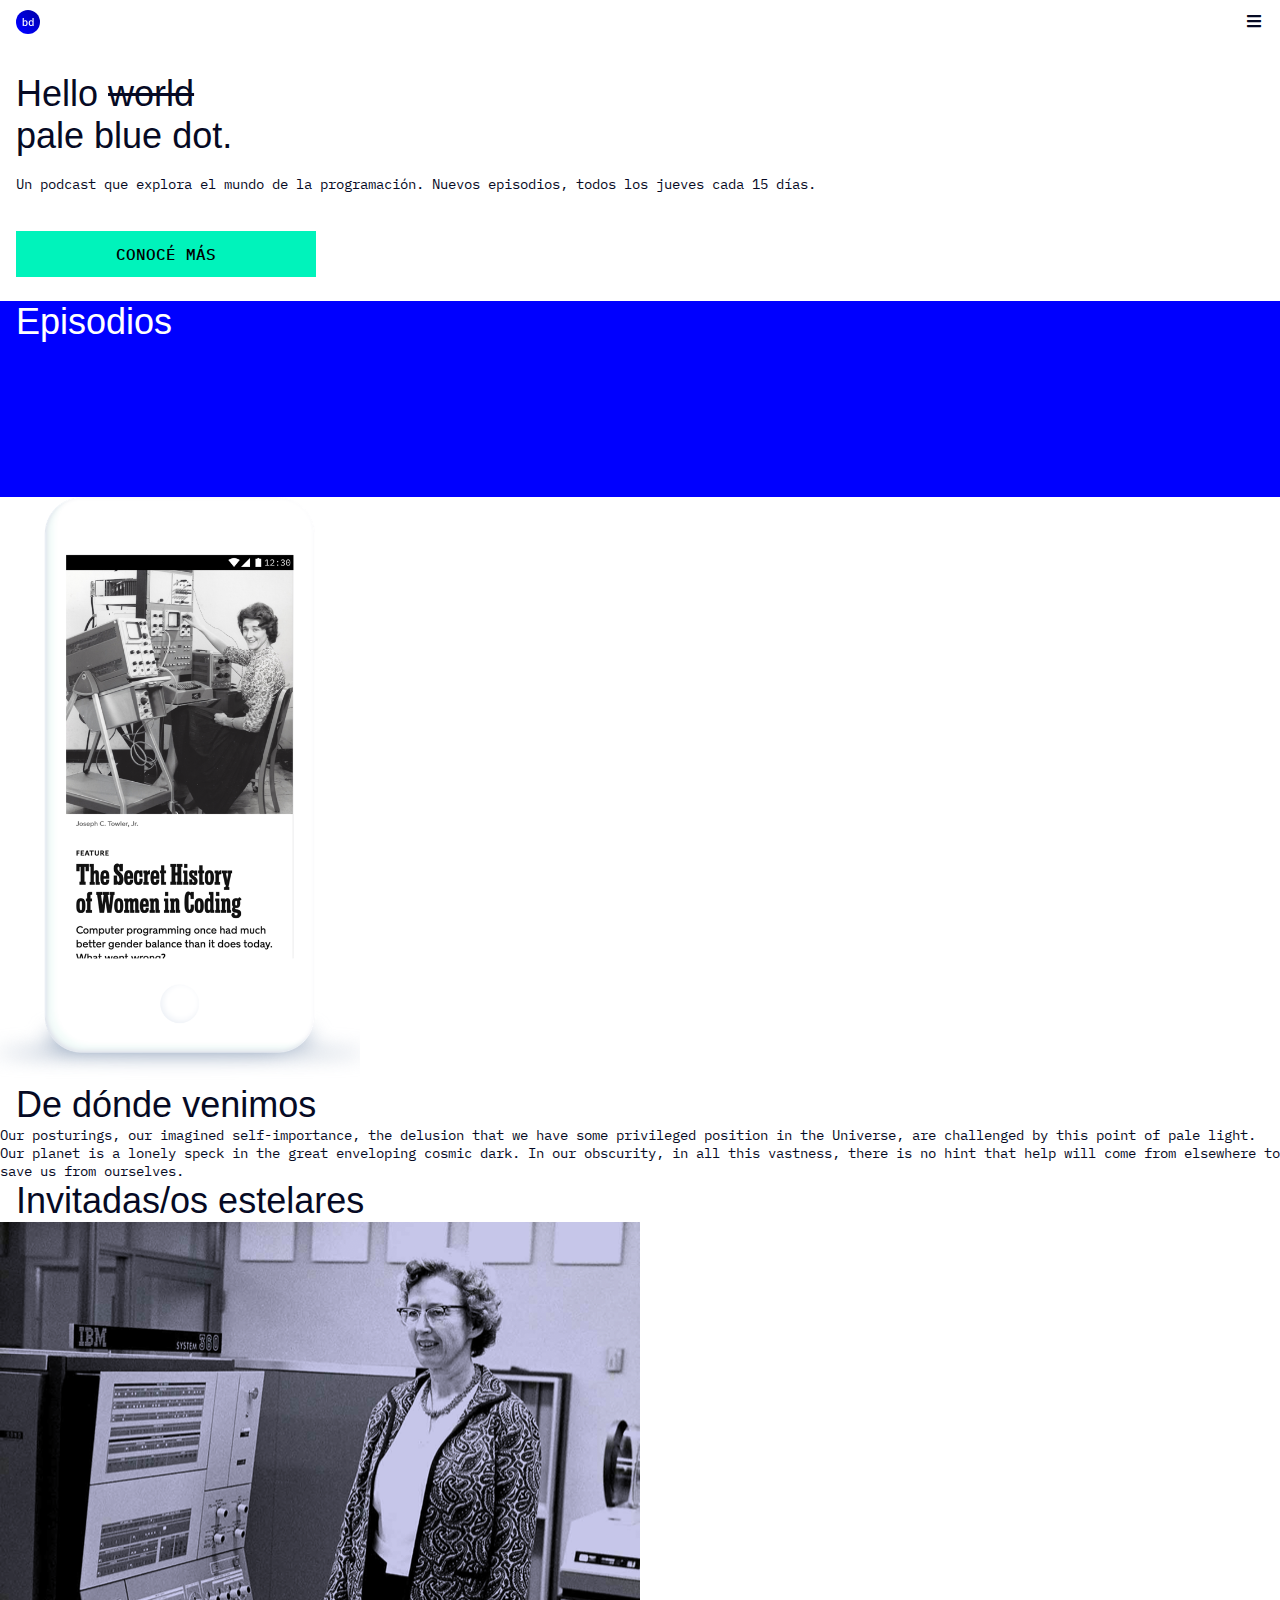
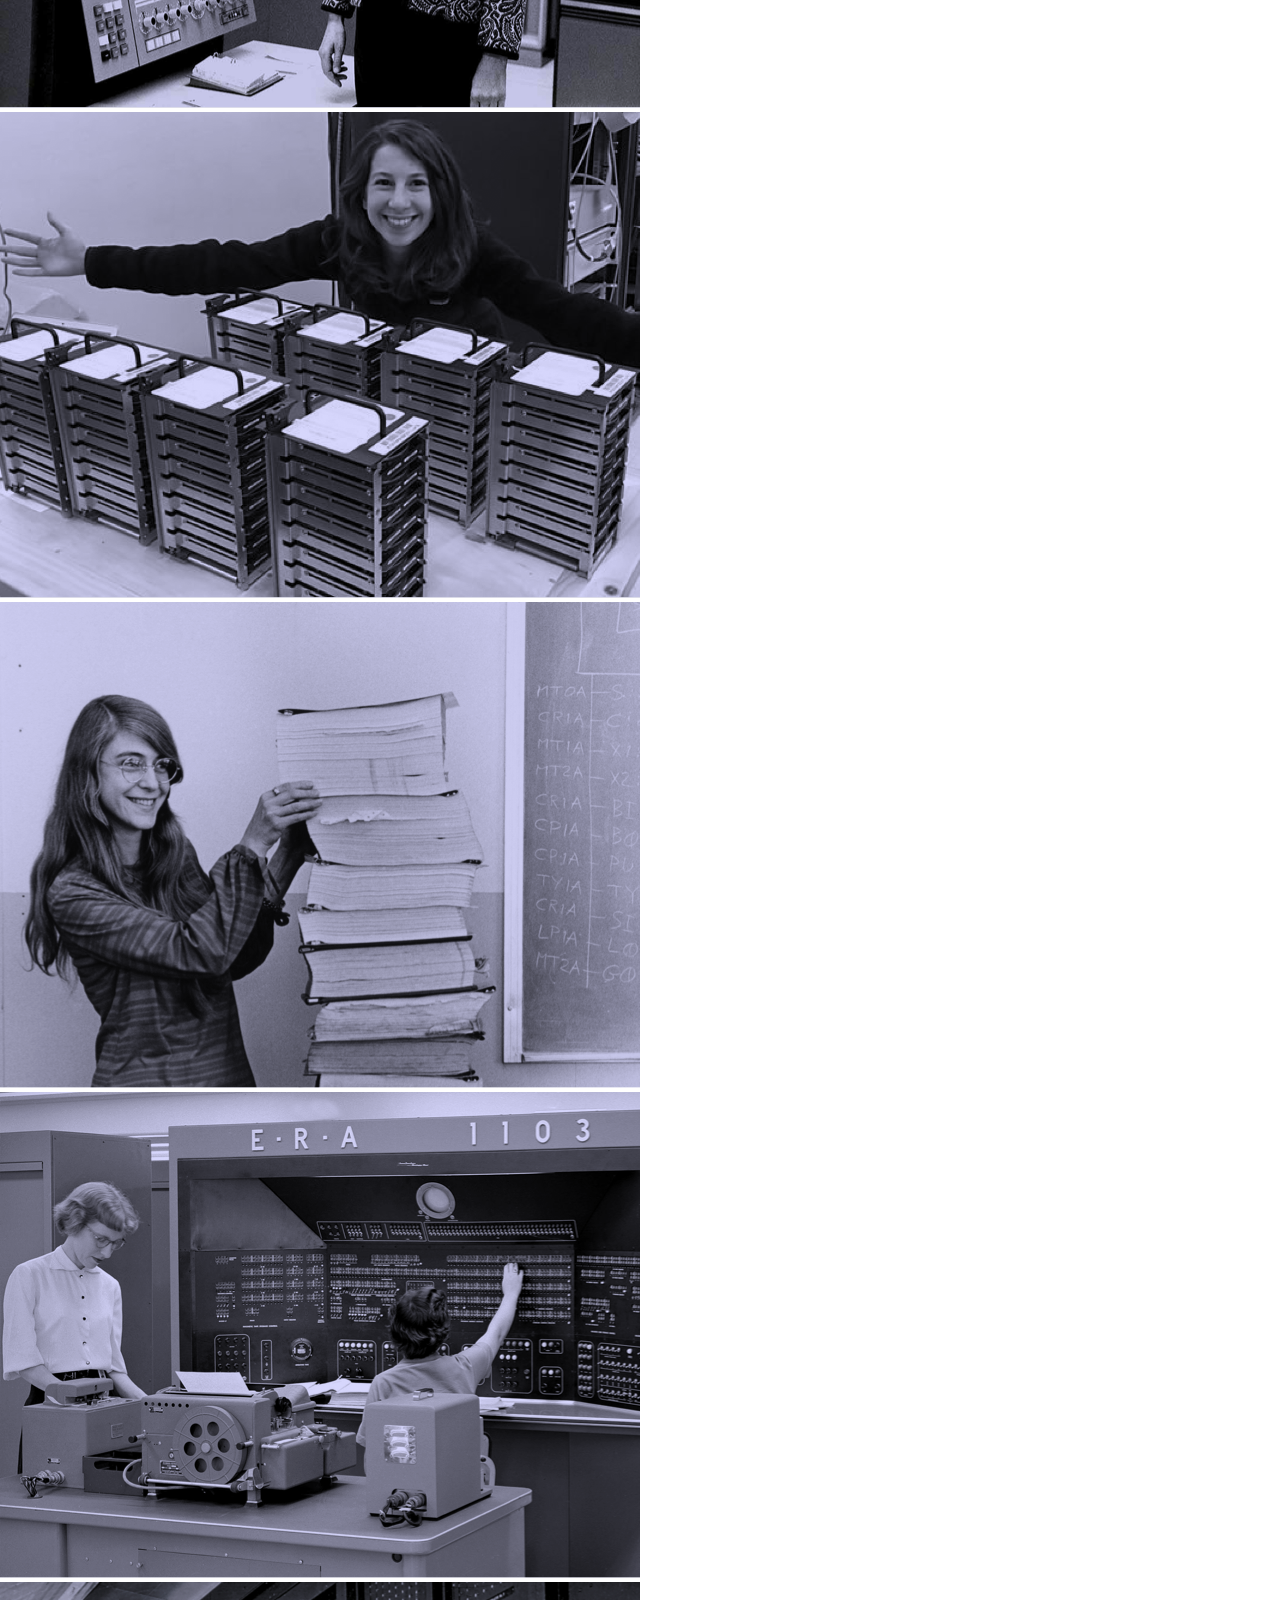
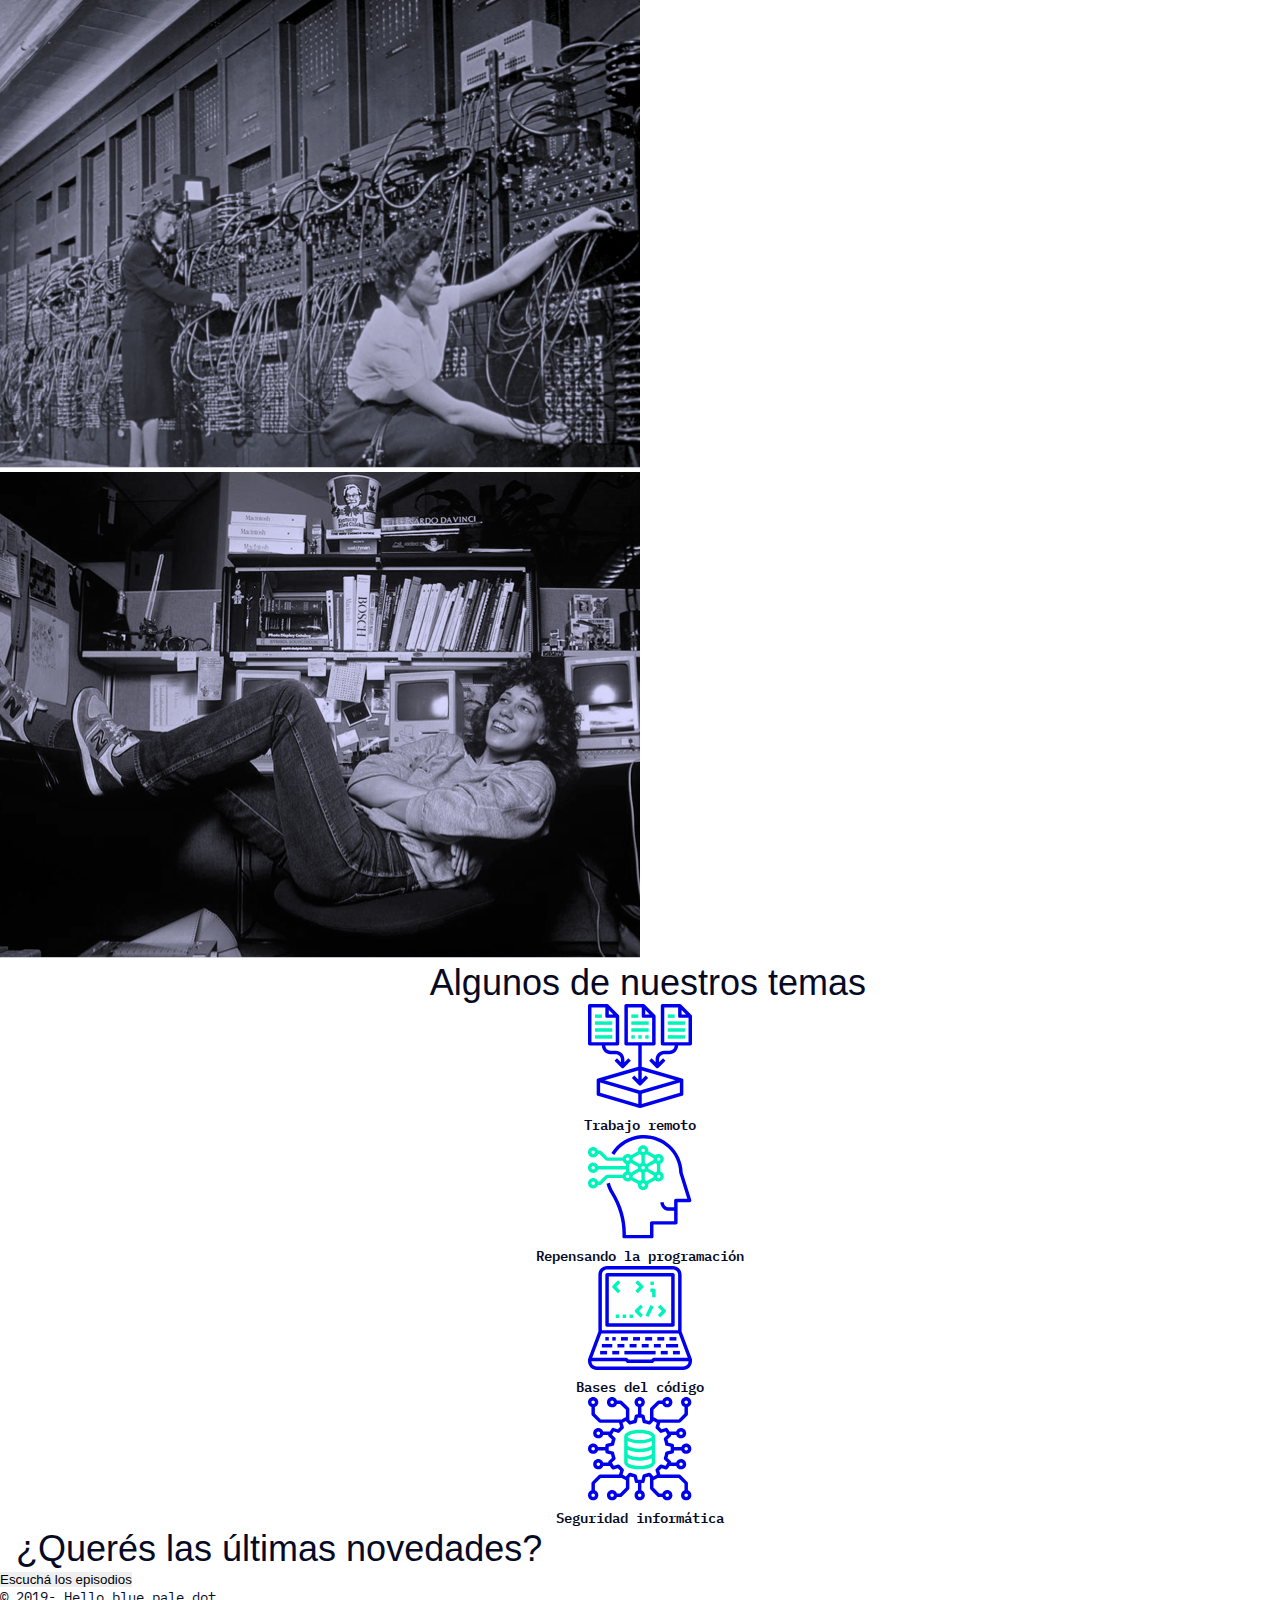
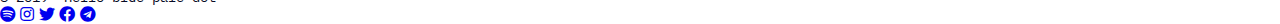
==== index.html @ 6c56021f "README added" ====
<!DOCTYPE html>
<html lang="en">
    <head>
        <meta charset="UTF-8" />
        <meta name="viewport" content="width=device-width, initial-scale=1.0" />
        <title>Landing Podcast</title>
        <link
            rel="stylesheet"
            href="https://use.fontawesome.com/releases/v5.15.1/css/all.css"
        />
        <link rel="stylesheet" href="styles/styles.css" />
        <link rel="preconnect" href="https://fonts.gstatic.com" />
        <link
            href="https://fonts.googleapis.com/css2?family=IBM+Plex+Mono&display=swap"
            rel="stylesheet"
        />
    </head>
    <body>
        <header>
            <div class="header-container">
                <img
                    src="/images/logo.svg"
                    alt="Logo del podcast."
                    id="logo-podcast"
                />
                <div class="container">
                    <input type="checkbox" name="checkbox" class="checkbox" />
                    <label for="checkbox" class="bars"
                        ><i class="fas fa-bars"></i
                    ></label>
                    <label for="checkbox" class="times"
                        ><i class="fas fa-times"></i
                    ></label>
                </div>
            </div>
            <nav class="mono">
                <ul>
                    <li><a href="#section-episodios">Episodios</a></li>
                    <li><a href="#section-venimos">Nosotros</a></li>
                    <li><a href="#section-invitadas">Entrevistas</a></li>
                    <li><a href="#section-temas">Tópicos</a></li>
                </ul>
            </nav>
        </header>
        <main>
            <section id="intro">
                <h1>
                    <div>Hello <span class="strikethrough">world</span></div>
                    pale blue dot<span class="dot">.</span>
                </h1>
                <p class="mono">
                    Un podcast que explora el mundo de la programación. Nuevos
                    episodios, todos los jueves cada 15 días.
                </p>
                <button>Conocé más</button>
            </section>
            <section id="section-episodios">
                <div class="container-background">
                    <h2>Episodios</h2>
                    <div>
                        <iframe
                            src="https://open.spotify.com/embed-podcast/episode/6eCHJ8yOYtksW8OT93Dbdu"
                            allowtransparency="true"
                            allow="encrypted-media"
                        ></iframe>
                        <iframe
                            src="https://open.spotify.com/embed-podcast/episode/1ezdL2ivAGLwSE6Xbssxqt"
                            allowtransparency="true"
                            allow="encrypted-media"
                        ></iframe>
                        <iframe
                            src="https://open.spotify.com/embed-podcast/episode/3cWta1iiQSfvrdHaCbLkSD"
                            allowtransparency="true"
                            allow="encrypted-media"
                        ></iframe>
                        <iframe
                            src="https://open.spotify.com/embed-podcast/episode/31VyAQAwBiKoHVoYUCEzjQ"
                            allowtransparency="true"
                            allow="encrypted-media"
                        ></iframe>
                    </div>
                </div>
            </section>
            <section id="section-venimos">
                <img
                    src="images/phone.png"
                    alt="Pantalla móvil de un celular donde se observa una noticia periodística de la historia de las mujeres en el mundo de la programación."
                />
                <div>
                    <h2>De dónde venimos</h2>
                    <p>
                        Our posturings, our imagined self-importance, the
                        delusion that we have some privileged position in the
                        Universe, are challenged by this point of pale light.
                        <br />
                        Our planet is a lonely speck in the great enveloping
                        cosmic dark. In our obscurity, in all this vastness,
                        there is no hint that help will come from elsewhere to
                        save us from ourselves.
                    </p>
                </div>
            </section>
            <section id="section-invitadas">
                <h2>Invitadas&#47;os estelares</h2>
                <div>
                    <img
                        src="images/grace-hopper.png"
                        alt="Foto de Grace Hopper, científica de la computación y militar estadounidense que desarrolló el primer compilador para un lenguaje de programación."
                    />
                    <img
                        src="images/Katie-Bouman.png"
                        alt="Foto de Katie Bouman, científica de la computación estadounidense que investiga sistemas para formación de imágenes por ordenador."
                    />
                    <img
                        src="images/Margaret_Hamilton.png"
                        alt="Foto de Margaret Hamilton, científica computacional, matemática e ingeniera de Software y ex directora del MIT."
                    />
                    <img
                        src="images/An E.R.A.Univac 1103 computer in the 1950s.png"
                        alt="Operadoras junto al computador E.R.A. UNIVAC 1103 construído en octubre de 1953."
                    />
                    <img
                        src="images/Computer operators with an Eniac — the world’s first programmable general-purpose computer.png"
                        alt="Operadoras trabajando con una ENIAC, una de las primeras computadoras de propósito general."
                    />
                    <img
                        src="images/susan-kare.png"
                        alt="Foto de Susan Kare, artista y diseñadora gráfica estadounidense creadora de la iconografía de Apple Macintosh."
                    />
                </div>
            </section>
            <section id="section-temas">
                <h2>Algunos de nuestros temas</h2>
                <div>
                    <img
                        src="images/icon1.svg"
                        alt="Logo para el tópico 'trabajo remoto'."
                    />
                    <p>Trabajo remoto</p>
                </div>
                <div>
                    <img
                        src="images/icon2.svg"
                        alt="Logo para el tópico 'repensando la programación'."
                    />
                    <p>Repensando la programación</p>
                </div>
                <div>
                    <img
                        src="images/icon3.svg"
                        alt="Logo para el tópico 'bases del código'."
                    />
                    <p>Bases del código</p>
                </div>
                <div>
                    <img
                        src="images/icon4.svg"
                        alt="Logo para el tópico 'seguridad informática'."
                    />
                    <p>Seguridad informática</p>
                </div>
            </section>
            <section>
                <h2>¿Querés las últimas novedades?</h2>
                <button>Escuchá los episodios</button>
            </section>
        </main>
        <footer>
            <p>&#169; 2019- Hello blue pale dot</p>
            <div>
                <a href="https://spotify.com/" target="_blank"
                    ><i class="fab fa-spotify"></i
                ></a>
                <a href="https://instagram.com/" target="_blank"
                    ><i class="fab fa-instagram"></i
                ></a>
                <a href="https://twitter.com/" target="_blank"
                    ><i class="fab fa-twitter"></i
                ></a>
                <a href="https://facebook.com/" target="_blank"
                    ><i class="fab fa-facebook"></i
                ></a>
                <a href="https://web.telegram.org/" target="_blank"
                    ><i class="fab fa-telegram"></i
                ></a>
            </div>
        </footer>
    </body>
</html>
---- styles/styles.css ----
* {
  margin: 0;
  padding: 0;
  border: 0;
  -webkit-box-sizing: border-box;
          box-sizing: border-box;
}

html {
  font-size: 16px;
}

body {
  color: #060A24;
  display: -webkit-box;
  display: -ms-flexbox;
  display: flex;
  -webkit-box-orient: vertical;
  -webkit-box-direction: normal;
      -ms-flex-direction: column;
          flex-direction: column;
  -webkit-box-pack: justify;
      -ms-flex-pack: justify;
          justify-content: space-between;
  font-family: "IBM Plex Sans", sans-serif;
  letter-spacing: 0;
}

body .mono {
  font-family: "IBM Plex Mono", monospace;
  font-size: 0.875rem;
}

.container {
  display: -webkit-box;
  display: -ms-flexbox;
  display: flex;
  -webkit-box-pack: justify;
      -ms-flex-pack: justify;
          justify-content: space-between;
}

header {
  width: 100%;
}

header .header-container {
  display: -webkit-box;
  display: -ms-flexbox;
  display: flex;
  -webkit-box-pack: justify;
      -ms-flex-pack: justify;
          justify-content: space-between;
  -webkit-box-align: center;
      -ms-flex-align: center;
          align-items: center;
  padding: 10px 19px 10px 16px;
}

header .times {
  display: none;
}

header nav {
  background-color: #0000FF;
  display: none;
}

header nav ul li {
  padding: 16px 0 0 16px;
}

header nav ul li:last-of-type {
  padding: 16px 0 24px 16px;
}

header nav ul li a {
  color: #ffffff;
  font-size: 1rem;
  text-transform: uppercase;
  letter-spacing: 0;
  line-height: 1.75rem;
}

header .checkbox {
  position: absolute;
  opacity: 0;
}

h2 {
  padding: 0px 0px 0px 16px;
  font-size: 2.25rem;
  font-weight: normal;
}

p {
  font-family: "IBM Plex Mono", monospace;
  font-size: 0.875rem;
  letter-spacing: 0;
}

a {
  text-decoration: none;
}

#intro {
  padding: 29px 16px 24px 16px;
}

#intro h1 {
  width: 100%;
  font-size: 36px;
  font-weight: 400;
  line-height: 1.16;
  letter-spacing: 0;
  padding-bottom: 16px;
}

#intro .strikethrough {
  text-decoration: line-through;
}

#intro p {
  line-height: 1.375rem;
  padding-bottom: 36px;
}

#intro button {
  width: 100%;
  max-width: 300px;
  padding: 13px 0px;
  background-color: #00F3BB;
  font-family: "IBM Plex Mono", monospace;
  font-size: 16px;
  font-weight: 500;
  text-transform: uppercase;
  text-align: center;
}

#section-episodios {
  width: 100%;
  background-color: #0000FF;
}

#section-episodios h2 {
  color: #ffffff;
}

#section-venimos {
  width: 100%;
}

#section-venimos img {
  width: 360px;
}

#section-invitadas {
  width: 100%;
}

#section-invitadas img {
  width: 50%;
}

#section-temas {
  width: 100%;
  text-align: center;
  font-weight: 600;
}
/*# sourceMappingURL=styles.css.map */
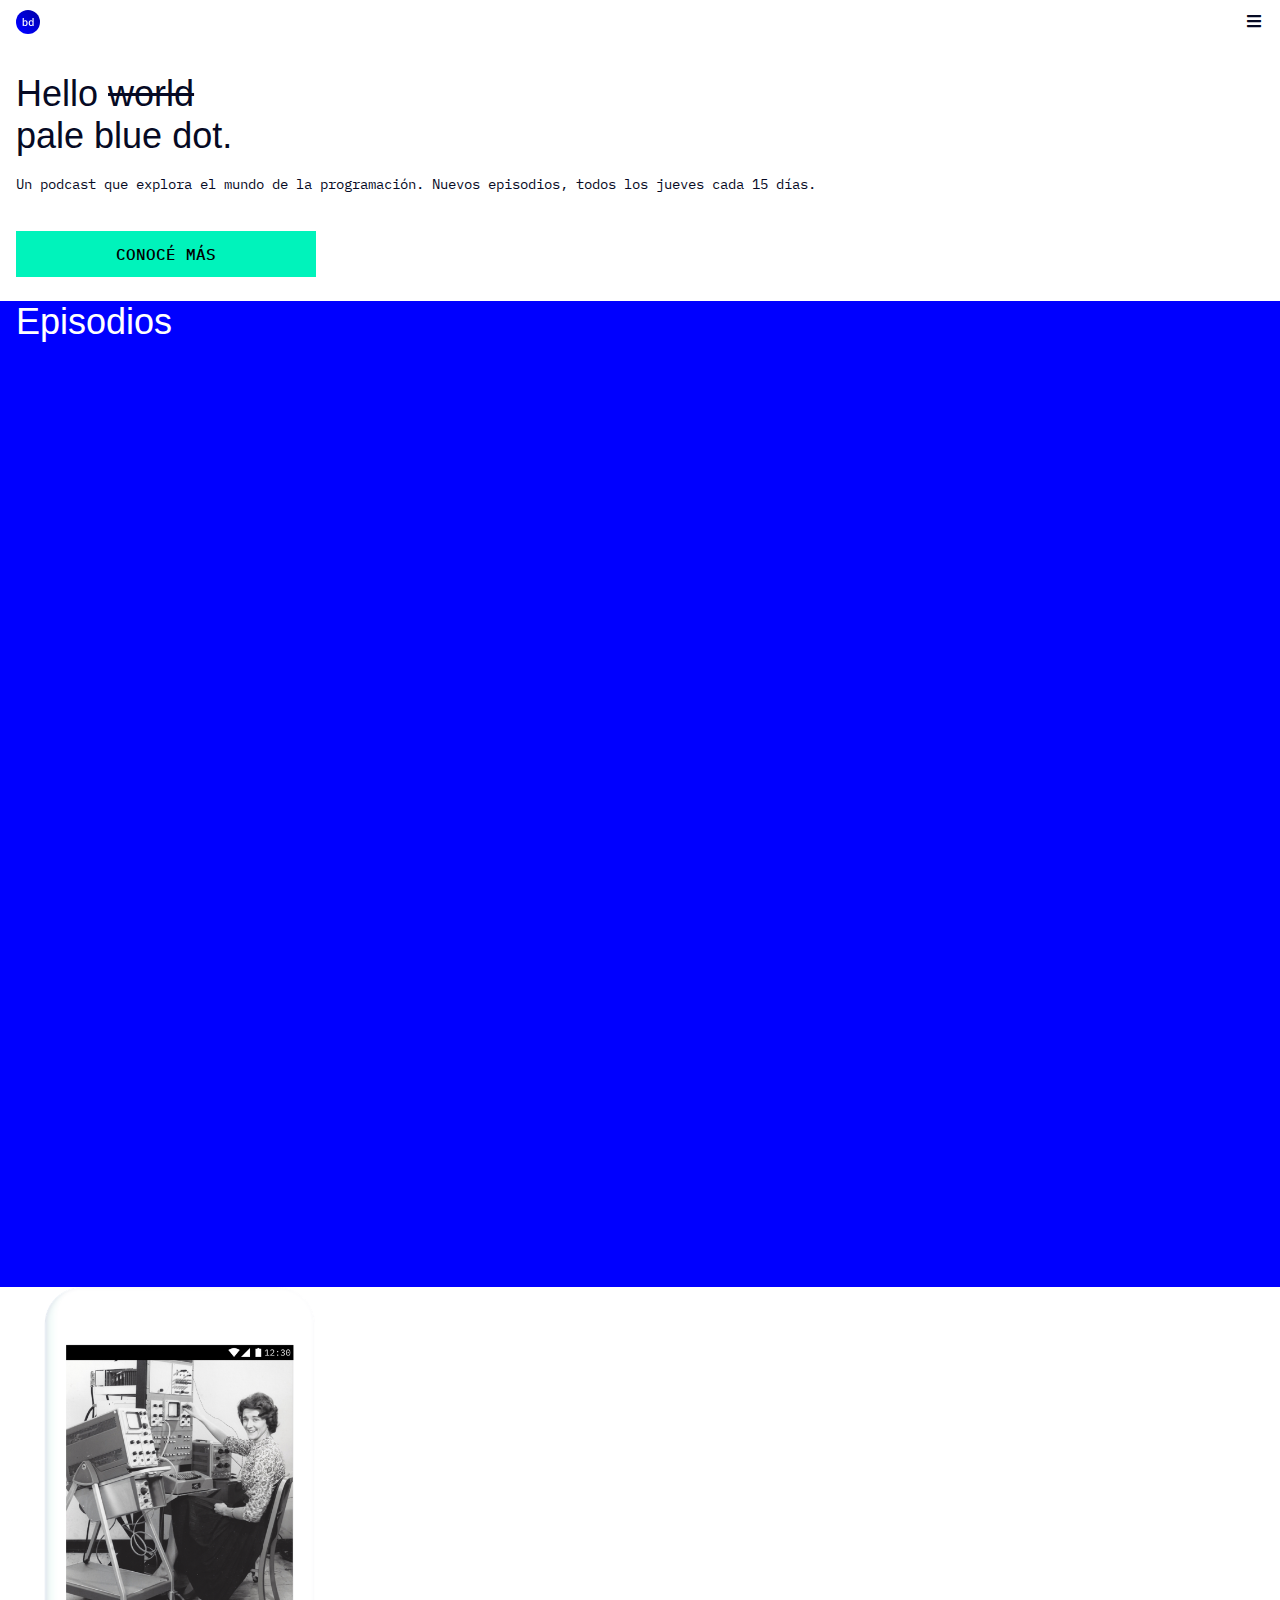
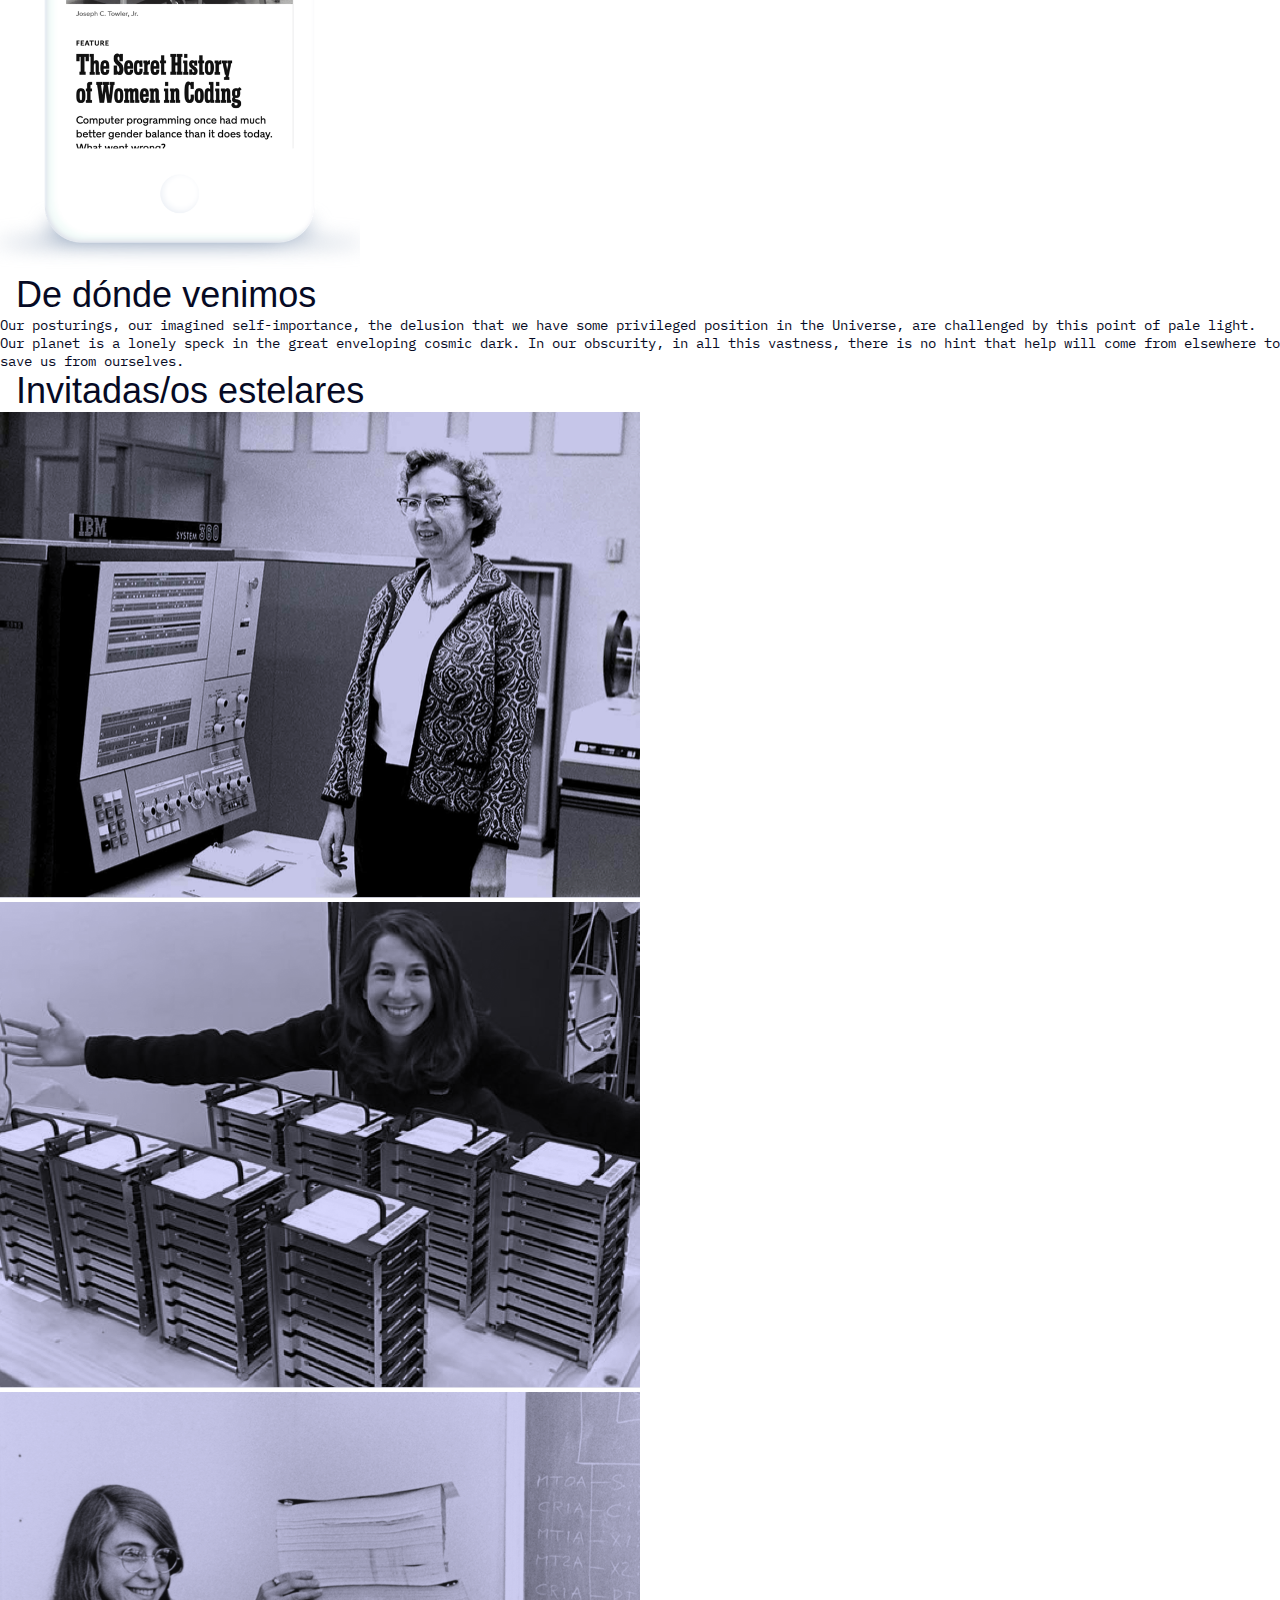
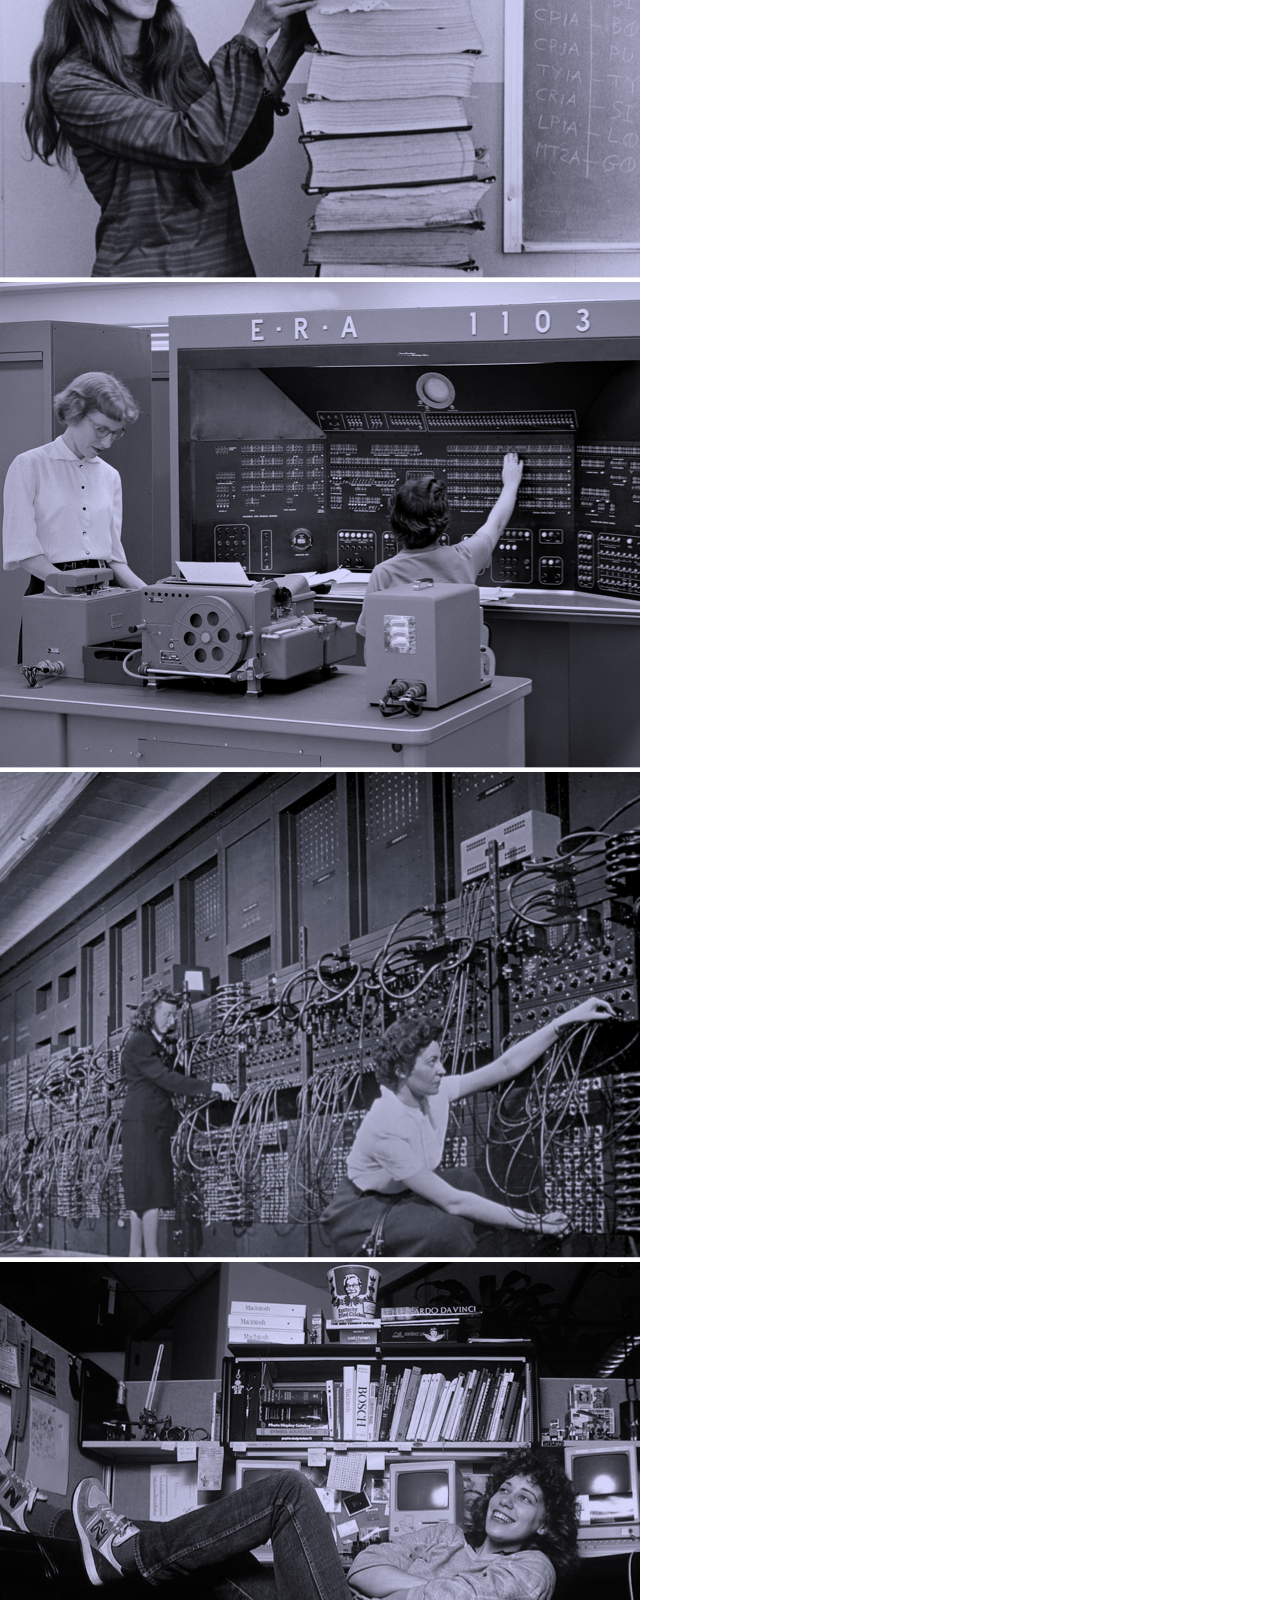
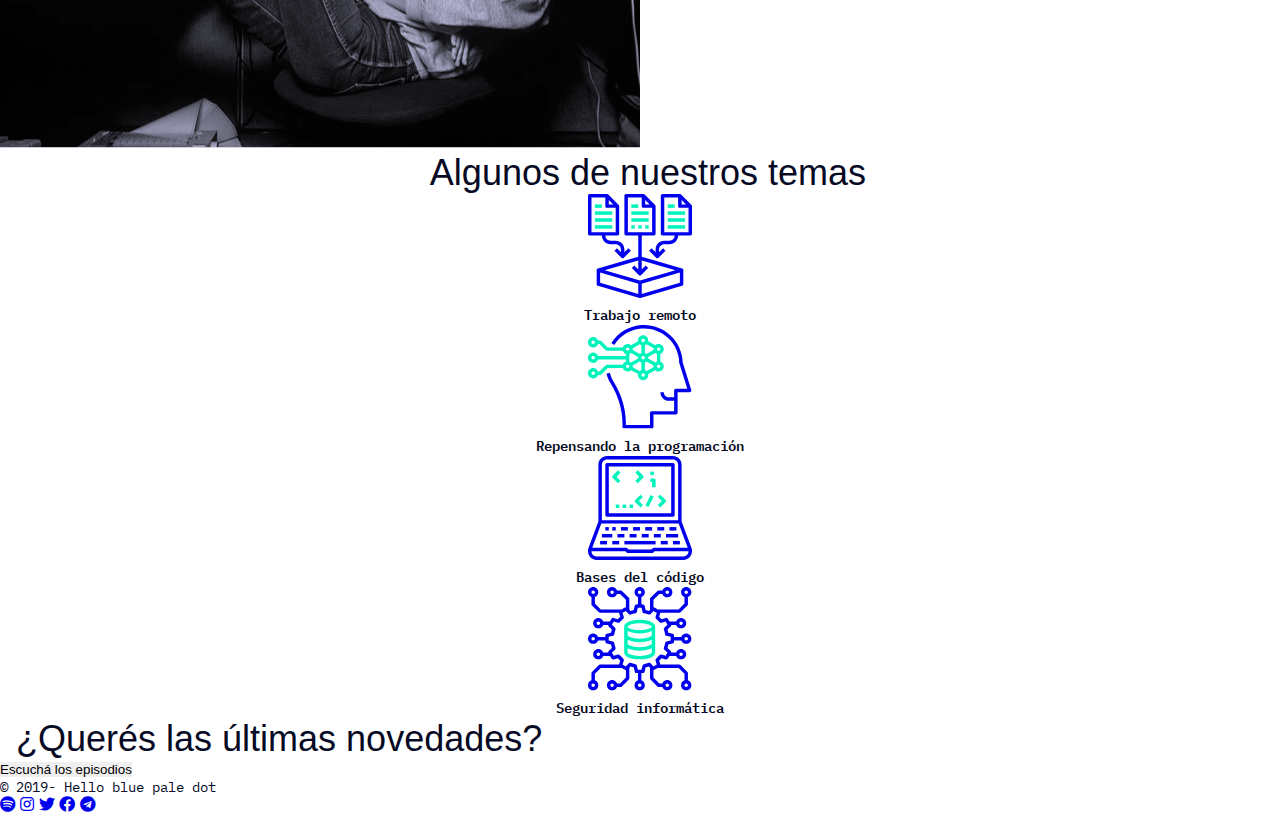
==== commit 14c4f414: "README Added" ====
--- a/index.html
+++ b/index.html
@@ -58,26 +58,46 @@
                 <div class="container-background">
                     <h2>Episodios</h2>
                     <div>
-                        <iframe
-                            src="https://open.spotify.com/embed-podcast/episode/6eCHJ8yOYtksW8OT93Dbdu"
-                            allowtransparency="true"
-                            allow="encrypted-media"
-                        ></iframe>
-                        <iframe
-                            src="https://open.spotify.com/embed-podcast/episode/1ezdL2ivAGLwSE6Xbssxqt"
-                            allowtransparency="true"
-                            allow="encrypted-media"
-                        ></iframe>
-                        <iframe
-                            src="https://open.spotify.com/embed-podcast/episode/3cWta1iiQSfvrdHaCbLkSD"
-                            allowtransparency="true"
-                            allow="encrypted-media"
-                        ></iframe>
-                        <iframe
-                            src="https://open.spotify.com/embed-podcast/episode/31VyAQAwBiKoHVoYUCEzjQ"
-                            allowtransparency="true"
-                            allow="encrypted-media"
-                        ></iframe>
+                        <div class="iframe-container">
+                            <iframe
+                                src="https://open.spotify.com/embed-podcast/episode/7AZZy2nJ4R9ZndHW0h2yxt"
+                                width="100%"
+                                height="232"
+                                frameborder="0"
+                                allowtransparency="true"
+                                allow="encrypted-media"
+                            ></iframe>
+                        </div>
+                        <div class="iframe-container">
+                            <iframe
+                                src="https://open.spotify.com/embed-podcast/episode/1ezdL2ivAGLwSE6Xbssxqt"
+                                width="100%"
+                                height="232"
+                                frameborder="0"
+                                allowtransparency="true"
+                                allow="encrypted-media"
+                            ></iframe>
+                        </div>
+                        <div class="iframe-container">
+                            <iframe
+                                src="https://open.spotify.com/embed-podcast/episode/3cWta1iiQSfvrdHaCbLkSD"
+                                width="100%"
+                                height="232"
+                                frameborder="0"
+                                allowtransparency="true"
+                                allow="encrypted-media"
+                            ></iframe>
+                        </div>
+                        <div class="iframe-container">
+                            <iframe
+                                src="https://open.spotify.com/embed-podcast/episode/31VyAQAwBiKoHVoYUCEzjQ"
+                                width="100%"
+                                height="232"
+                                frameborder="0"
+                                allowtransparency="true"
+                                allow="encrypted-media"
+                            ></iframe>
+                        </div>
                     </div>
                 </div>
             </section>
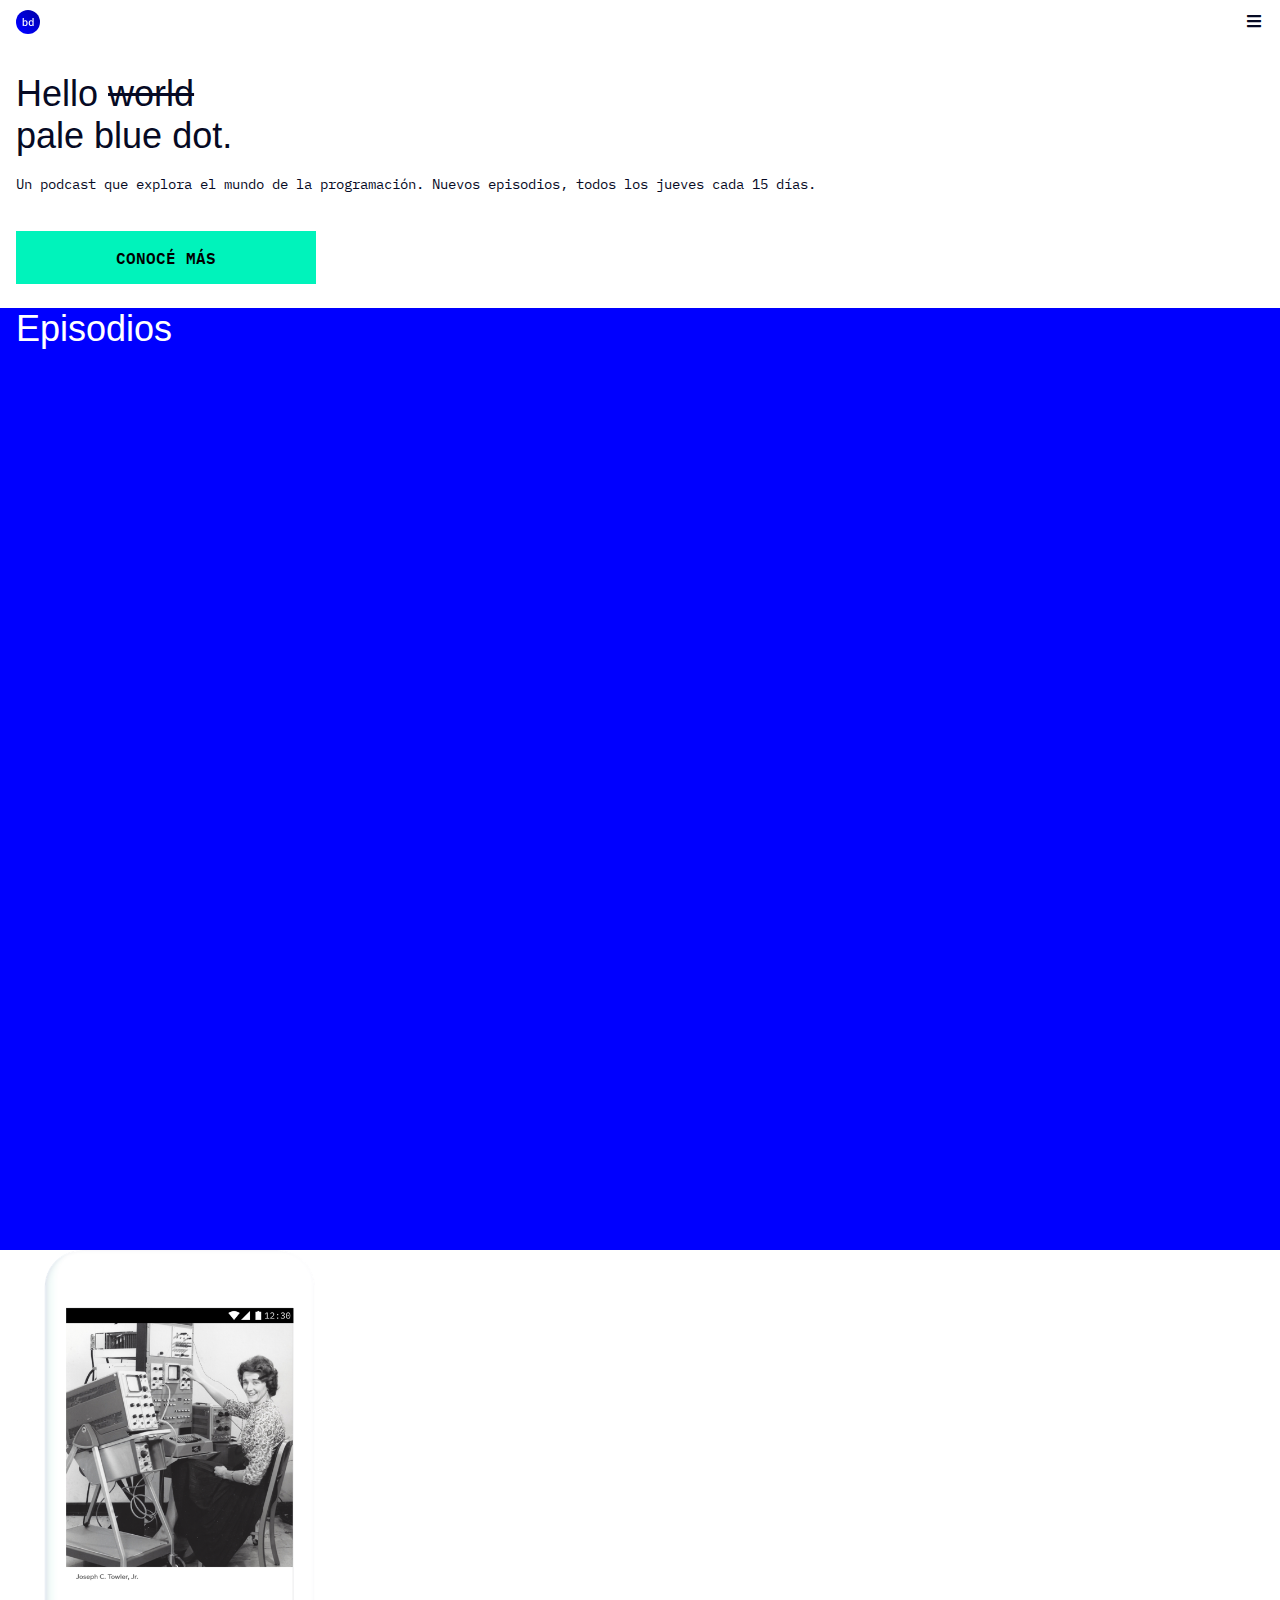
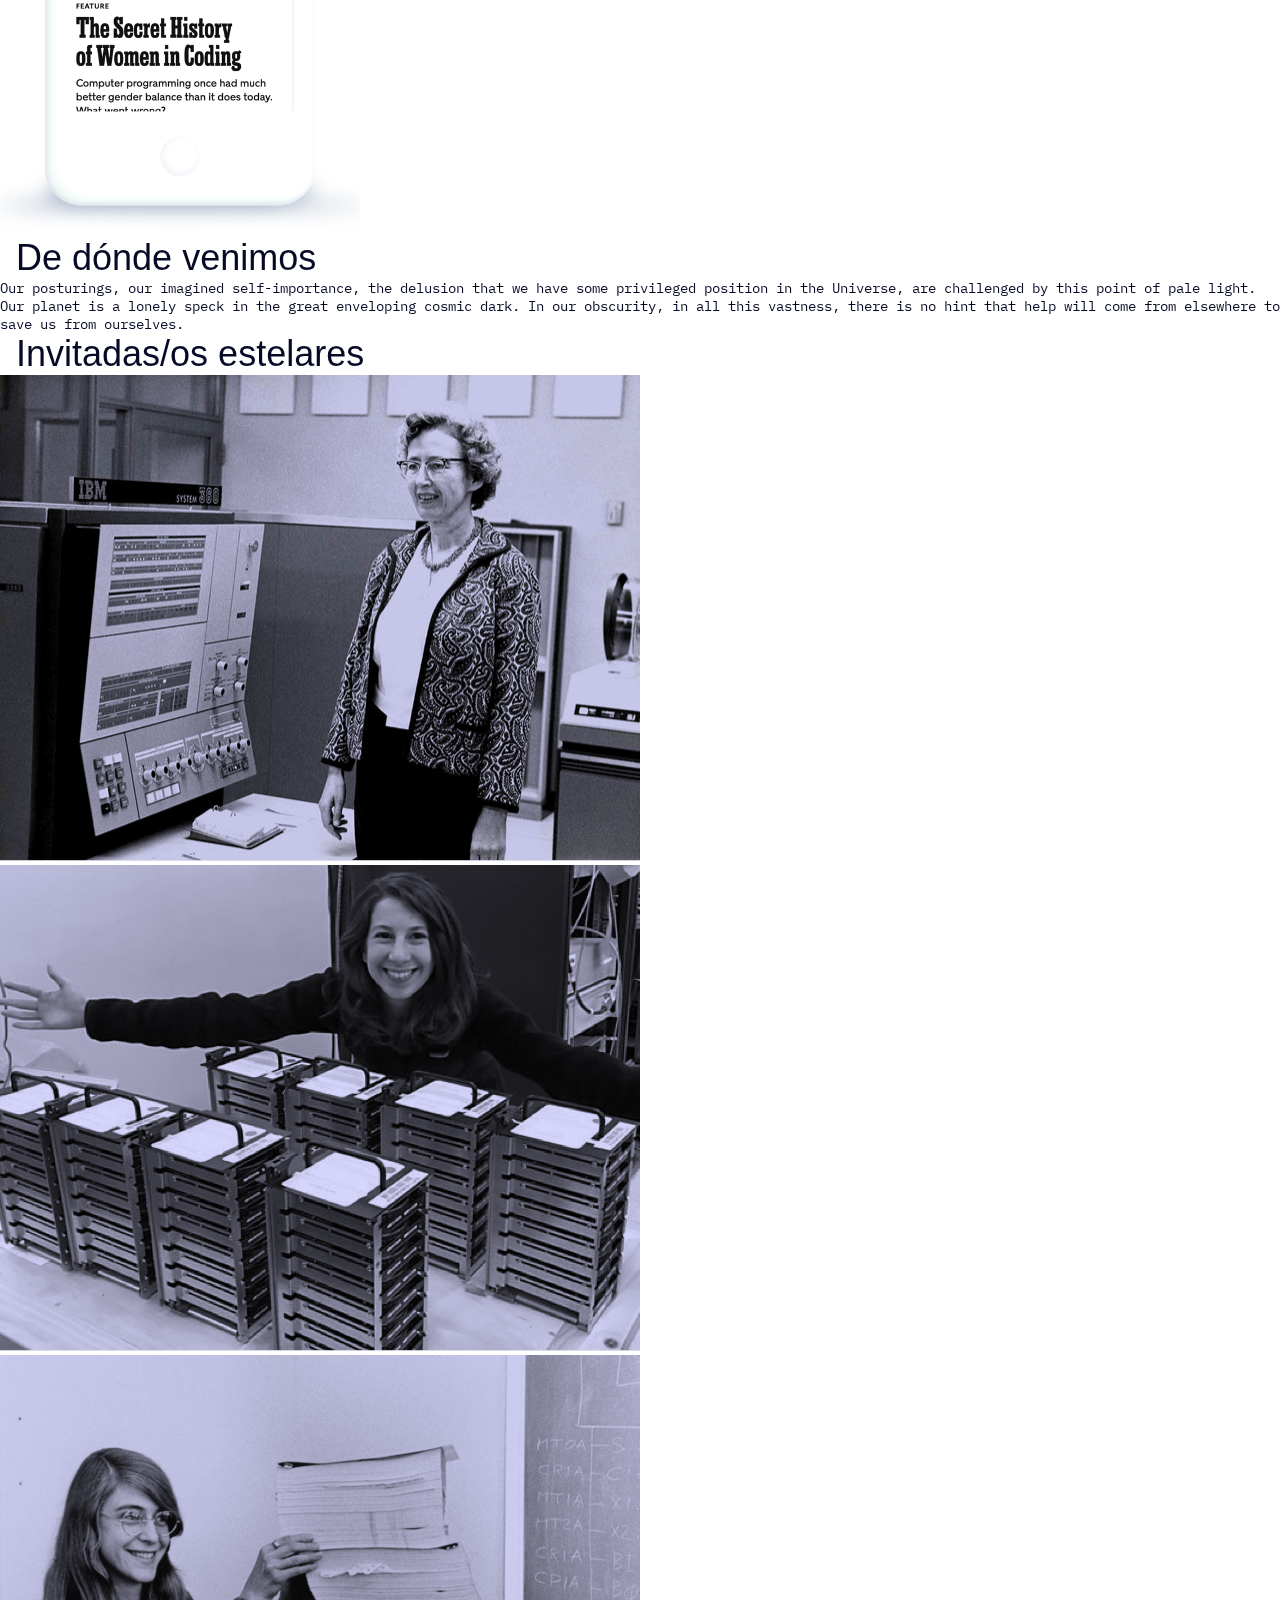
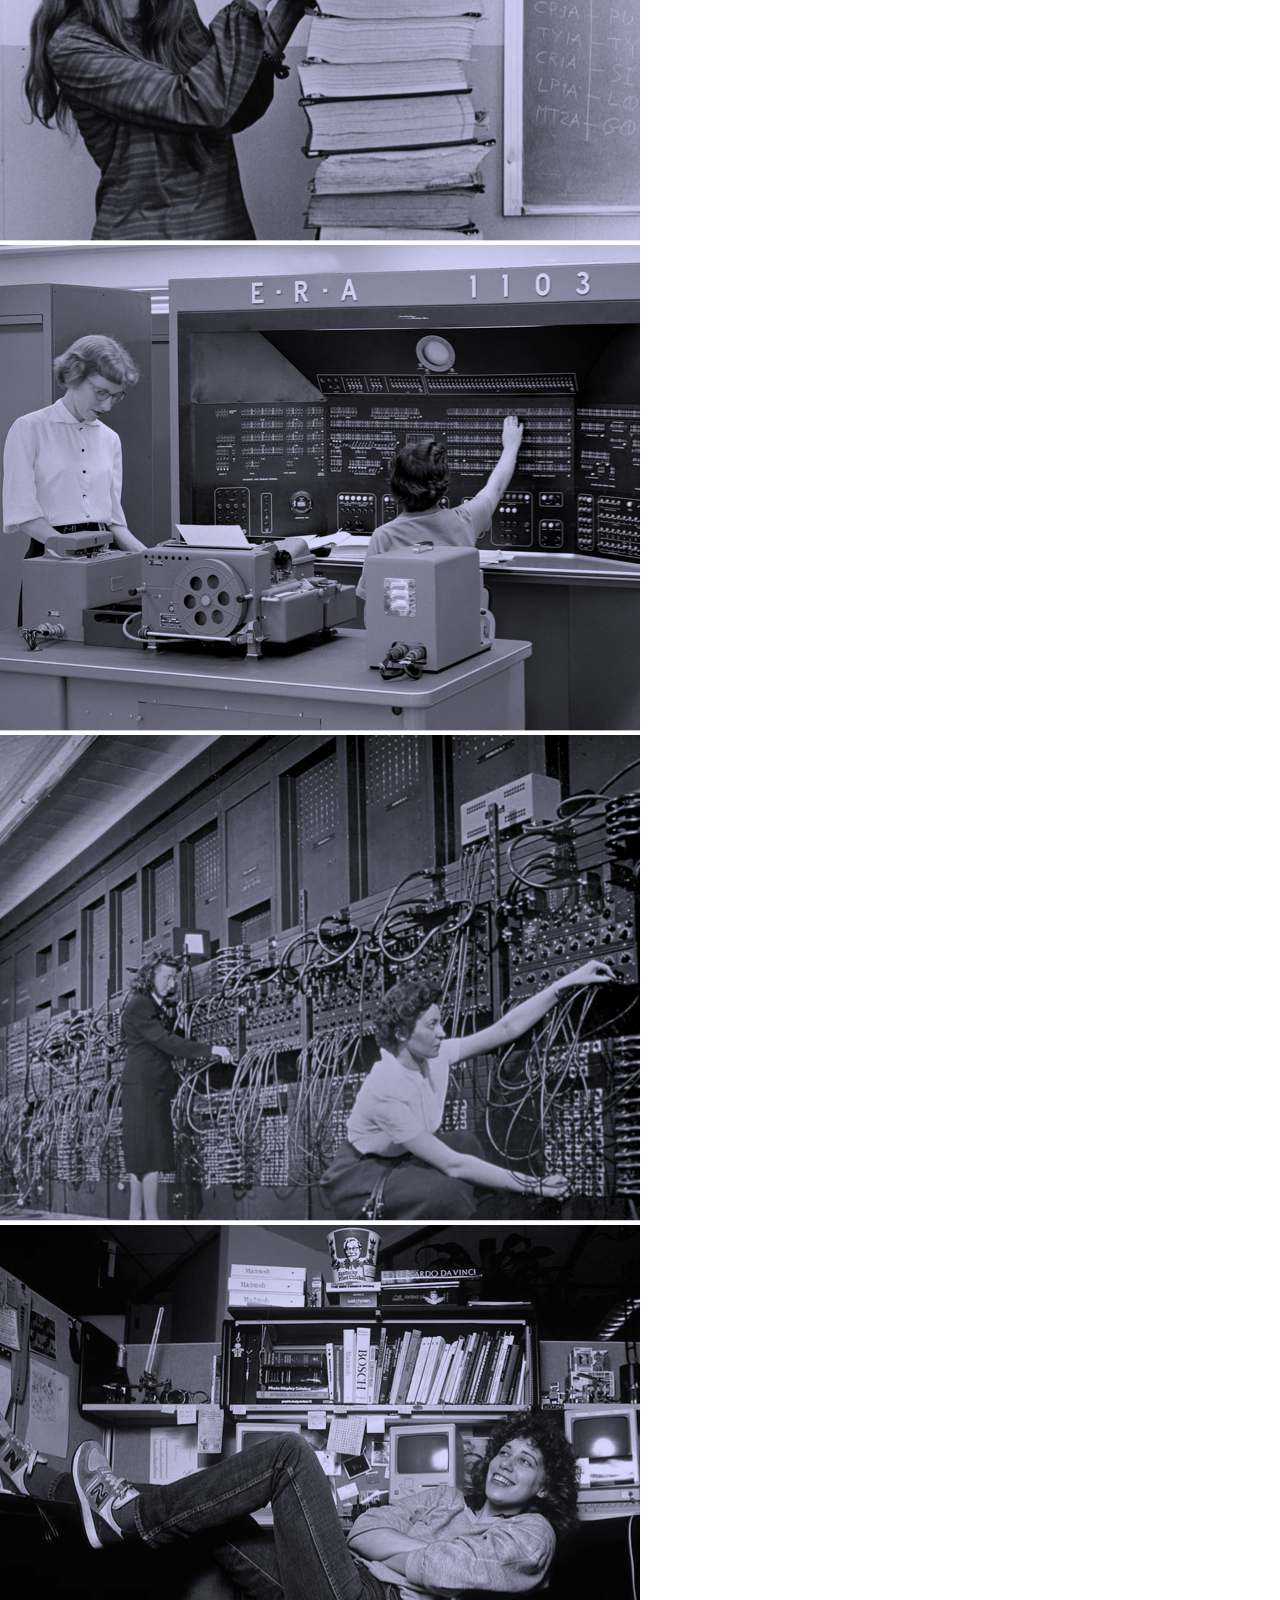
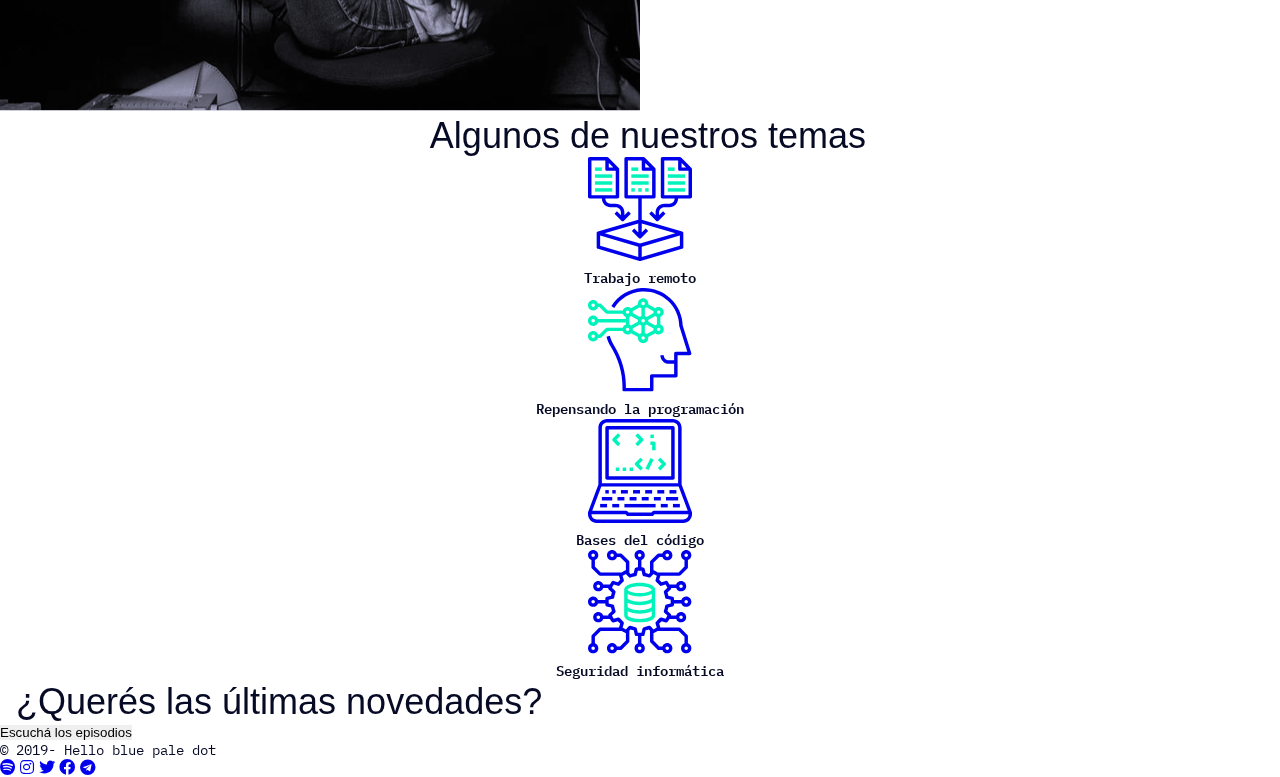
==== commit e38fb76c: "CSS comented and ordered" ====
--- a/index.html
+++ b/index.html
@@ -3,7 +3,7 @@
     <head>
         <meta charset="UTF-8" />
         <meta name="viewport" content="width=device-width, initial-scale=1.0" />
-        <title>Landing Podcast</title>
+        <title>Podcast Channel</title>
         <link
             rel="stylesheet"
             href="https://use.fontawesome.com/releases/v5.15.1/css/all.css"
@@ -15,6 +15,7 @@
             rel="stylesheet"
         />
     </head>
+
     <body>
         <header>
             <div class="header-container">
@@ -102,9 +103,13 @@
                 </div>
             </section>
             <section id="section-venimos">
+                <!-- BORRAR WIDTH DE LA IMAGEN DSP DE HABERLA AJUSTADO EN CSS --> 
                 <img
+                    width="75%"
                     src="images/phone.png"
-                    alt="Pantalla móvil de un celular donde se observa una noticia periodística de la historia de las mujeres en el mundo de la programación."
+                    alt="Pantalla móvil de un celular donde
+                se observa una noticia periodística de la historia de las
+                mujeres en el mundo de la programación."
                 />
                 <div>
                     <h2>De dónde venimos</h2>
--- a/styles/styles.css
+++ b/styles/styles.css
@@ -1,4 +1,16 @@
+/*Inheritance*/
+/* Fonts */
+/* Colors*/
+/* Breakpoints */
+/* 320px (mobile devices) */
+/* 480px (iPads, tablets) */
+/* 768px (small screens, laptops) */
+/* 1024px (large screens, desktops) */
+/* 1200px (extra large screens, TVs) */
+/* E.g. :@media screen and (max-width: $breakpoint-m) */
+/* Cleaning some default styles */
 * {
+  /* Box Model */
   margin: 0;
   padding: 0;
   border: 0;
@@ -8,10 +20,11 @@
 
 html {
   font-size: 16px;
+  /* Default pixel size controlling ems and rems is 16px.*/
 }
 
 body {
-  color: #060A24;
+  /* Layout */
   display: -webkit-box;
   display: -ms-flexbox;
   display: flex;
@@ -22,6 +35,8 @@
   -webkit-box-pack: justify;
       -ms-flex-pack: justify;
           justify-content: space-between;
+  /* Typhography */
+  color: #060a24;
   font-family: "IBM Plex Sans", sans-serif;
   letter-spacing: 0;
 }
@@ -32,6 +47,7 @@
 }
 
 .container {
+  /* Layout */
   display: -webkit-box;
   display: -ms-flexbox;
   display: flex;
@@ -41,10 +57,12 @@
 }
 
 header {
+  /* Box Model */
   width: 100%;
 }
 
 header .header-container {
+  /* Layout */
   display: -webkit-box;
   display: -ms-flexbox;
   display: flex;
@@ -54,27 +72,34 @@
   -webkit-box-align: center;
       -ms-flex-align: center;
           align-items: center;
+  /* Box Model */
   padding: 10px 19px 10px 16px;
 }
 
 header .times {
+  /* Layout */
   display: none;
 }
 
 header nav {
-  background-color: #0000FF;
+  /* Layout */
   display: none;
+  /* Visual Properties */
+  background-color: #0000ff;
 }
 
 header nav ul li {
+  /* Box Model */
   padding: 16px 0 0 16px;
 }
 
 header nav ul li:last-of-type {
+  /* Box Model */
   padding: 16px 0 24px 16px;
 }
 
 header nav ul li a {
+  /* Typograpphy */
   color: #ffffff;
   font-size: 1rem;
   text-transform: uppercase;
@@ -83,88 +108,126 @@
 }
 
 header .checkbox {
+  /* Layout */
   position: absolute;
+  /* Visual Properties */
   opacity: 0;
 }
 
 h2 {
+  /* Box Model */
   padding: 0px 0px 0px 16px;
+  /* Typhography */
   font-size: 2.25rem;
   font-weight: normal;
 }
 
 p {
+  /* Typhography */
   font-family: "IBM Plex Mono", monospace;
   font-size: 0.875rem;
   letter-spacing: 0;
 }
 
 a {
+  /* Typhography */
   text-decoration: none;
 }
 
 #intro {
+  /* Box Model */
   padding: 29px 16px 24px 16px;
 }
 
 #intro h1 {
-  width: 100%;
+  /* Box Model */
+  padding-bottom: 16px;
+  width: 100%;
+  /* Typography */
   font-size: 36px;
   font-weight: 400;
   line-height: 1.16;
   letter-spacing: 0;
-  padding-bottom: 16px;
 }
 
 #intro .strikethrough {
+  /* Typography */
   text-decoration: line-through;
 }
 
 #intro p {
+  /* Box Model */
+  padding-bottom: 36px;
+  /* Typography */
   line-height: 1.375rem;
-  padding-bottom: 36px;
 }
 
 #intro button {
+  /* Box Model */
   width: 100%;
   max-width: 300px;
   padding: 13px 0px;
-  background-color: #00F3BB;
+  /* Visual Properties */
+  background-color: #00f3bb;
+  /* Typography */
   font-family: "IBM Plex Mono", monospace;
   font-size: 16px;
-  font-weight: 500;
+  font-weight: 600;
   text-transform: uppercase;
   text-align: center;
 }
 
 #section-episodios {
-  width: 100%;
-  background-color: #0000FF;
+  /* Box Model */
+  width: 100%;
+  /* Visual Properties */
+  background-color: #0000ff;
 }
 
 #section-episodios h2 {
+  /* Typography */
   color: #ffffff;
 }
 
+#section-episodios .iframe-container {
+  /* Box Model */
+  width: 298px;
+  height: 225px;
+}
+
 #section-venimos {
+  /* Box Model */
   width: 100%;
 }
 
 #section-venimos img {
+  /* Box Model */
   width: 360px;
 }
 
 #section-invitadas {
+  /* Box Model */
   width: 100%;
 }
 
 #section-invitadas img {
+  /* Box Model */
   width: 50%;
 }
 
 #section-temas {
-  width: 100%;
+  /* Box Model */
+  width: 100%;
+  /* Typography */
   text-align: center;
   font-weight: 600;
 }
+
+/* CSS Grouped by type with the folliwing order:
+Inheritance
+Lauyout
+Box Model
+Visual Properties
+Typography
+Others */
 /*# sourceMappingURL=styles.css.map */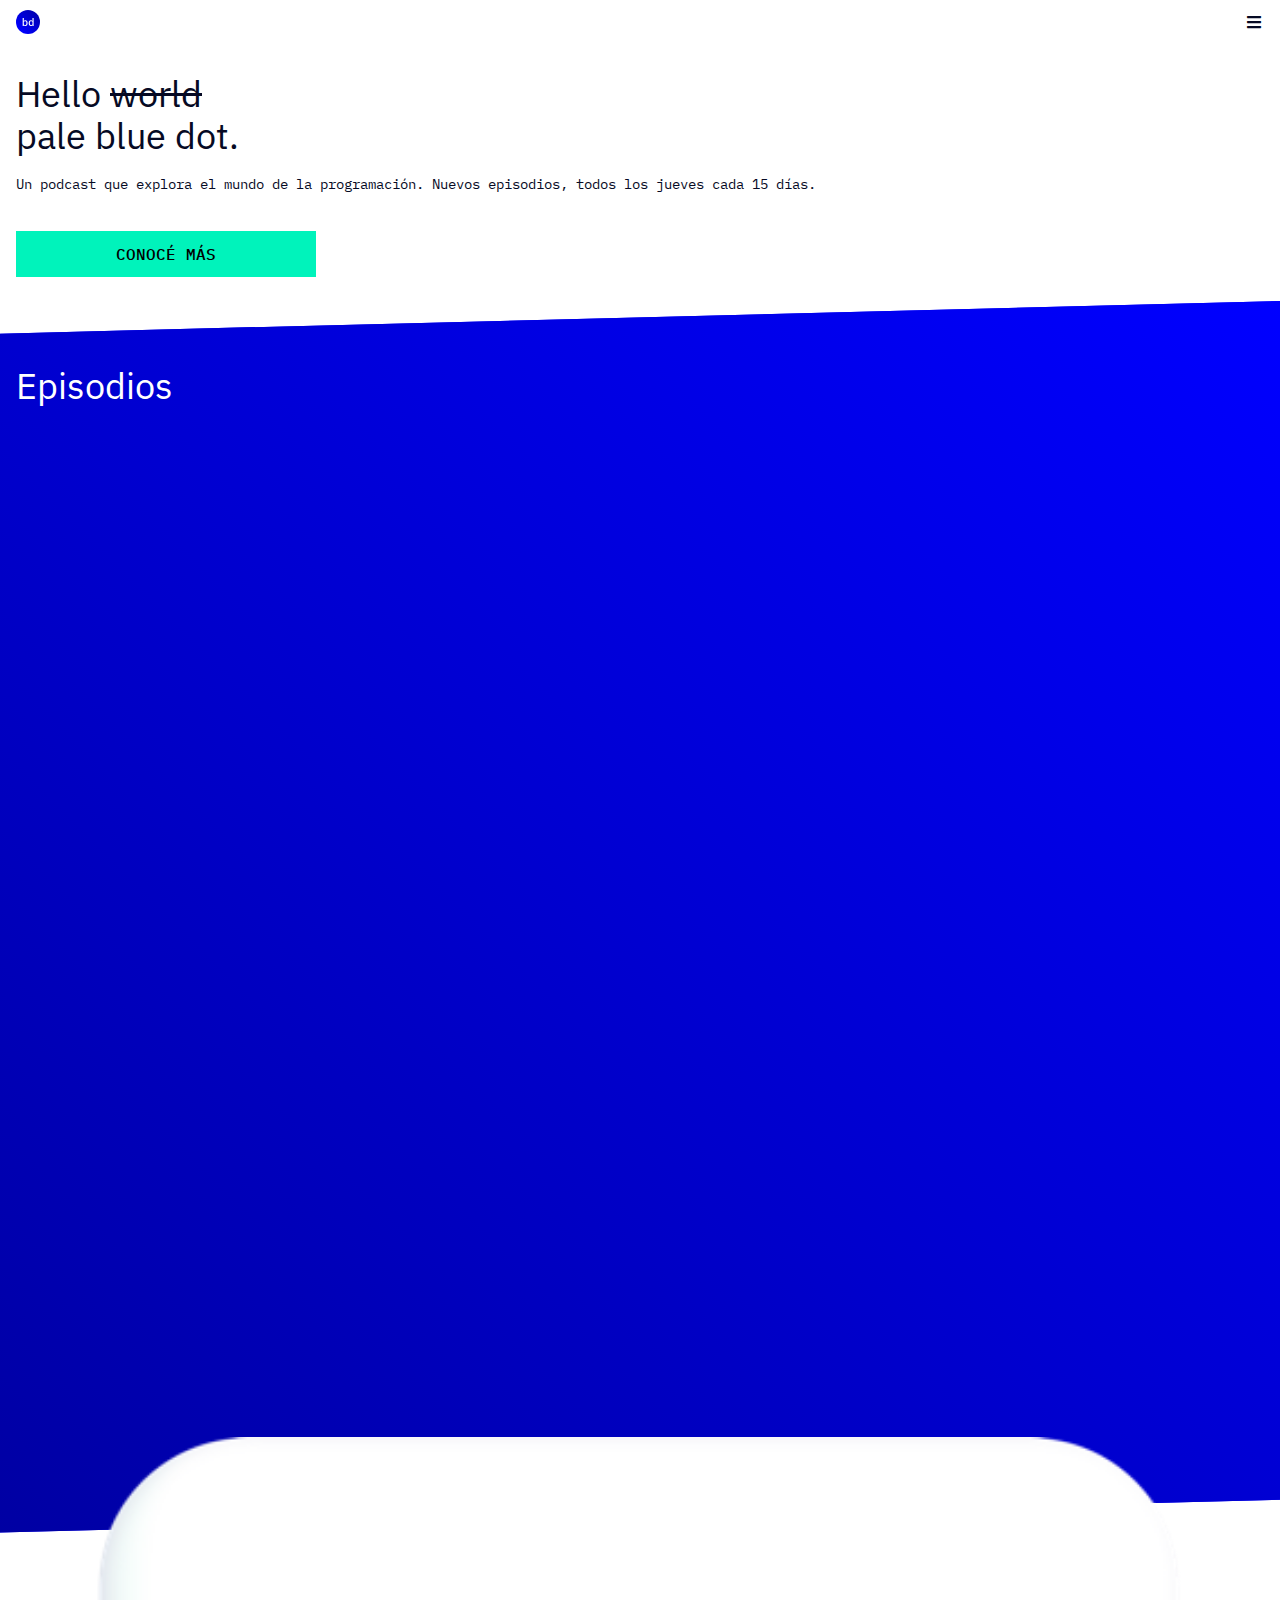
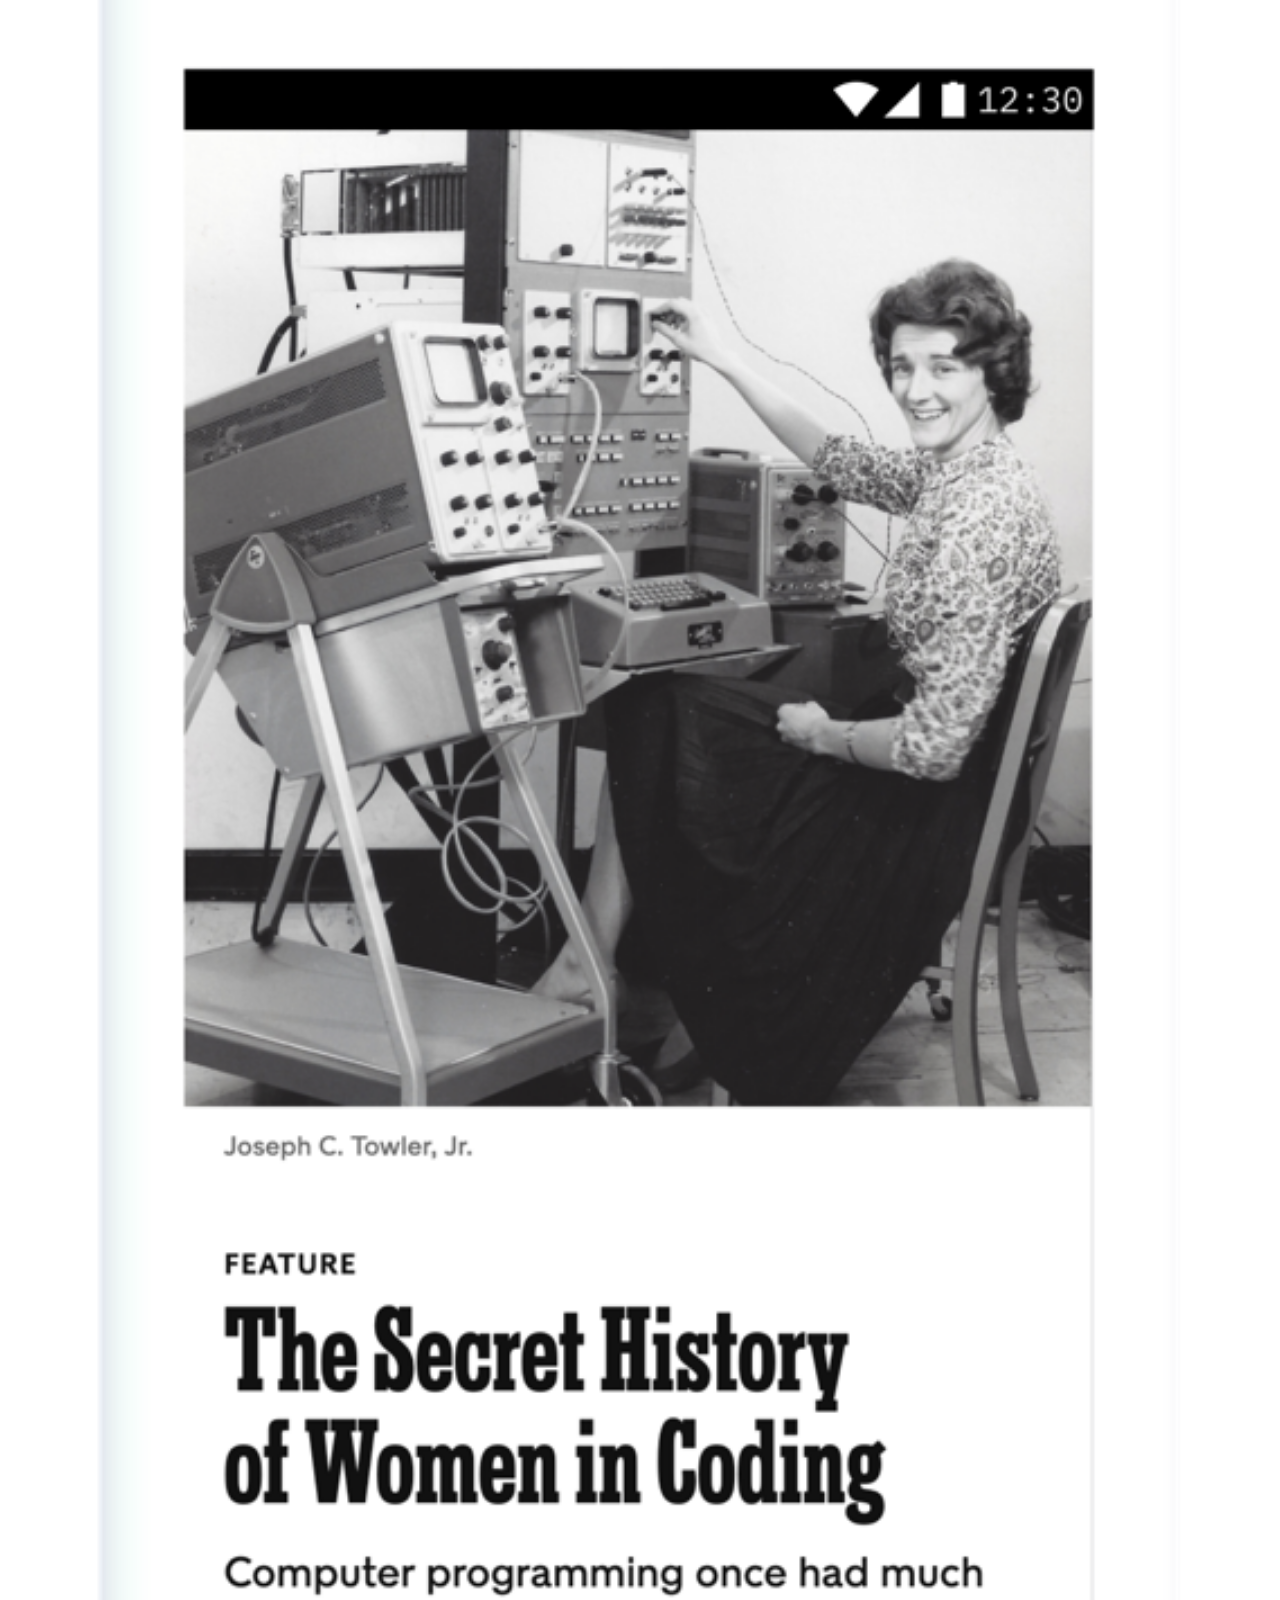
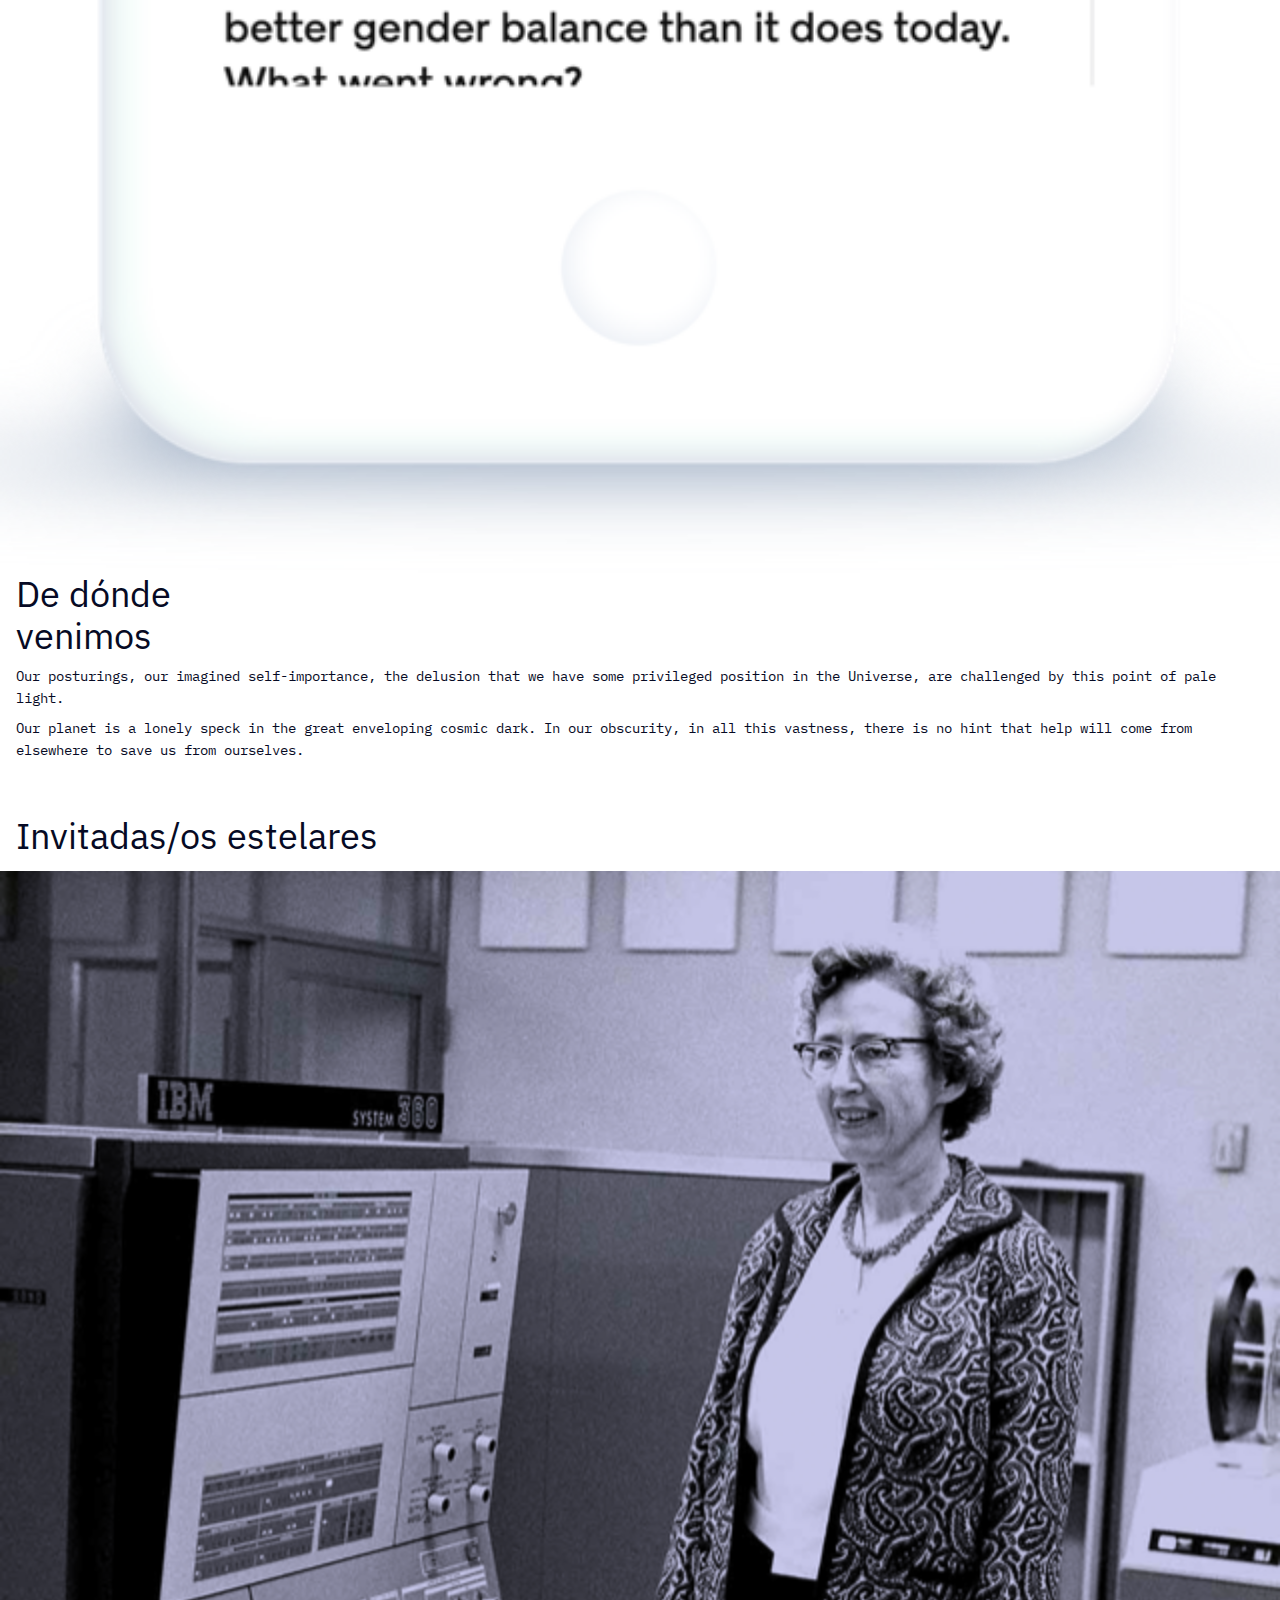
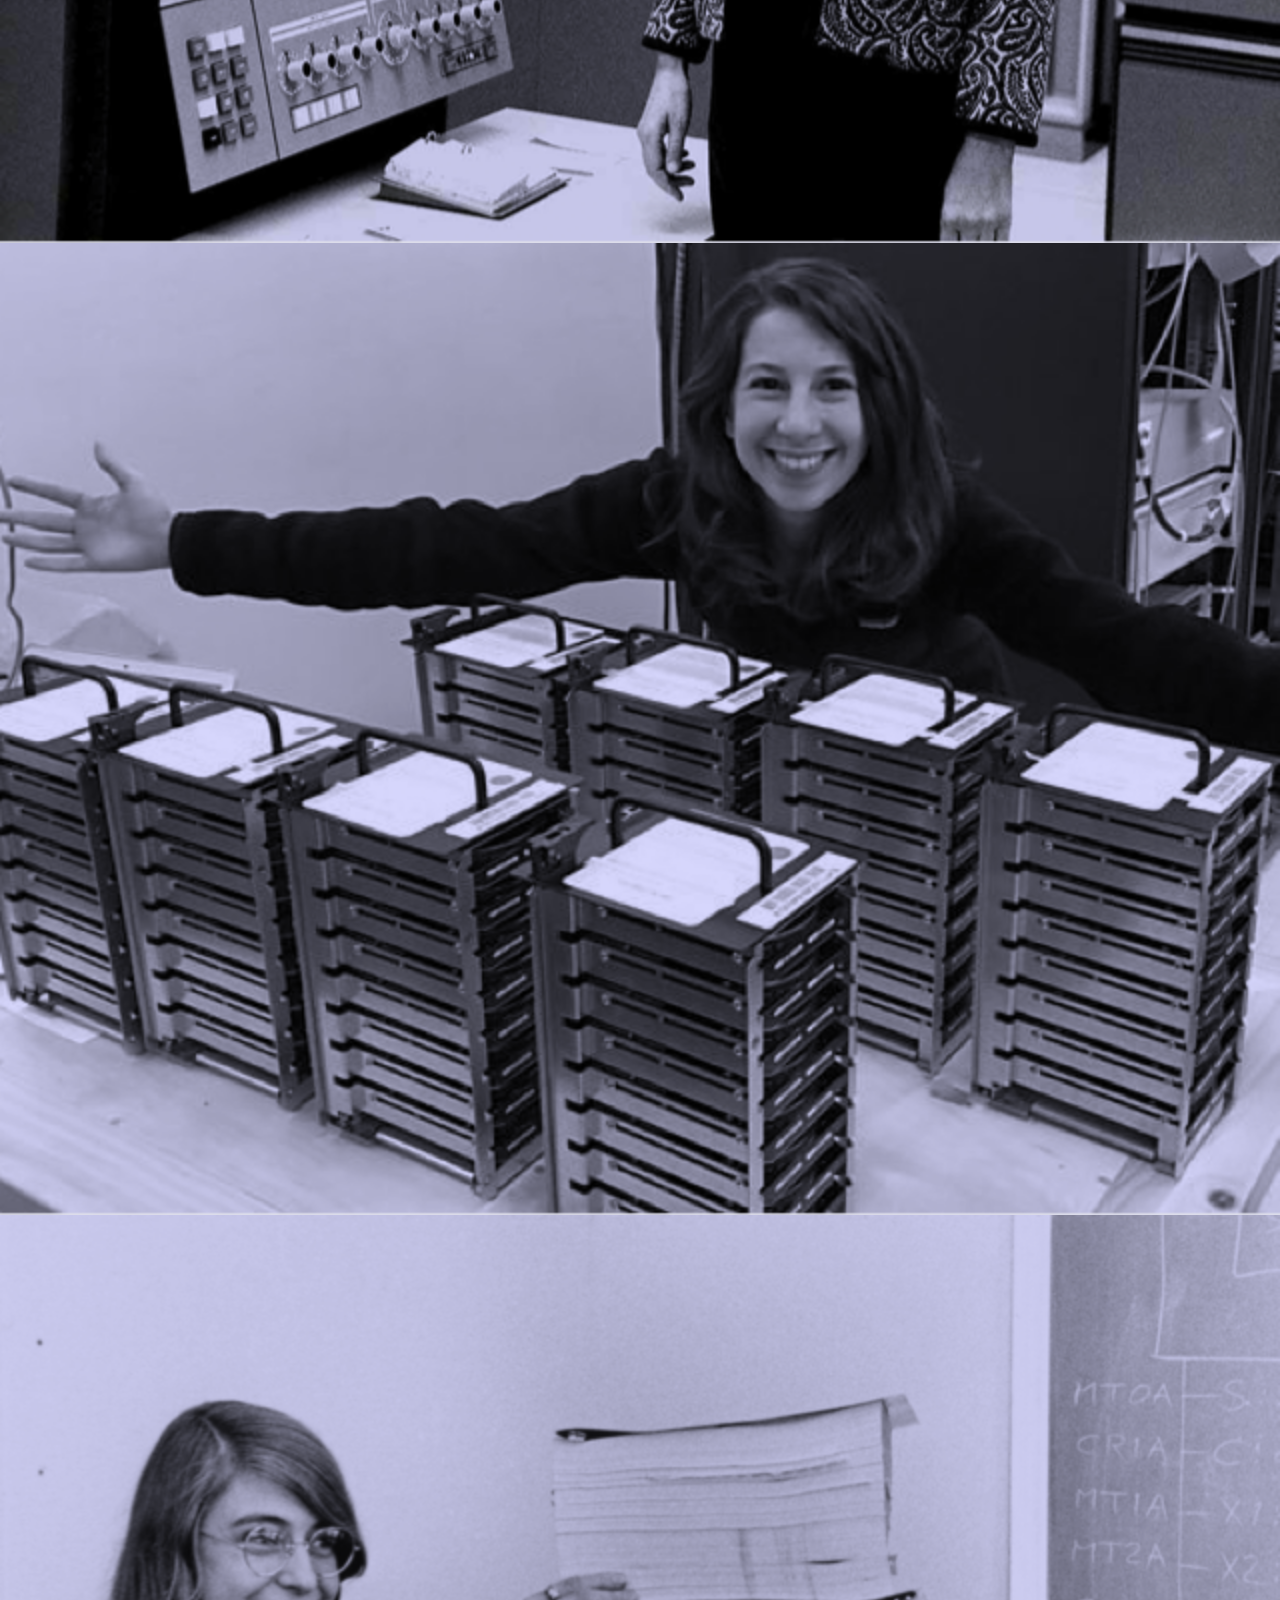
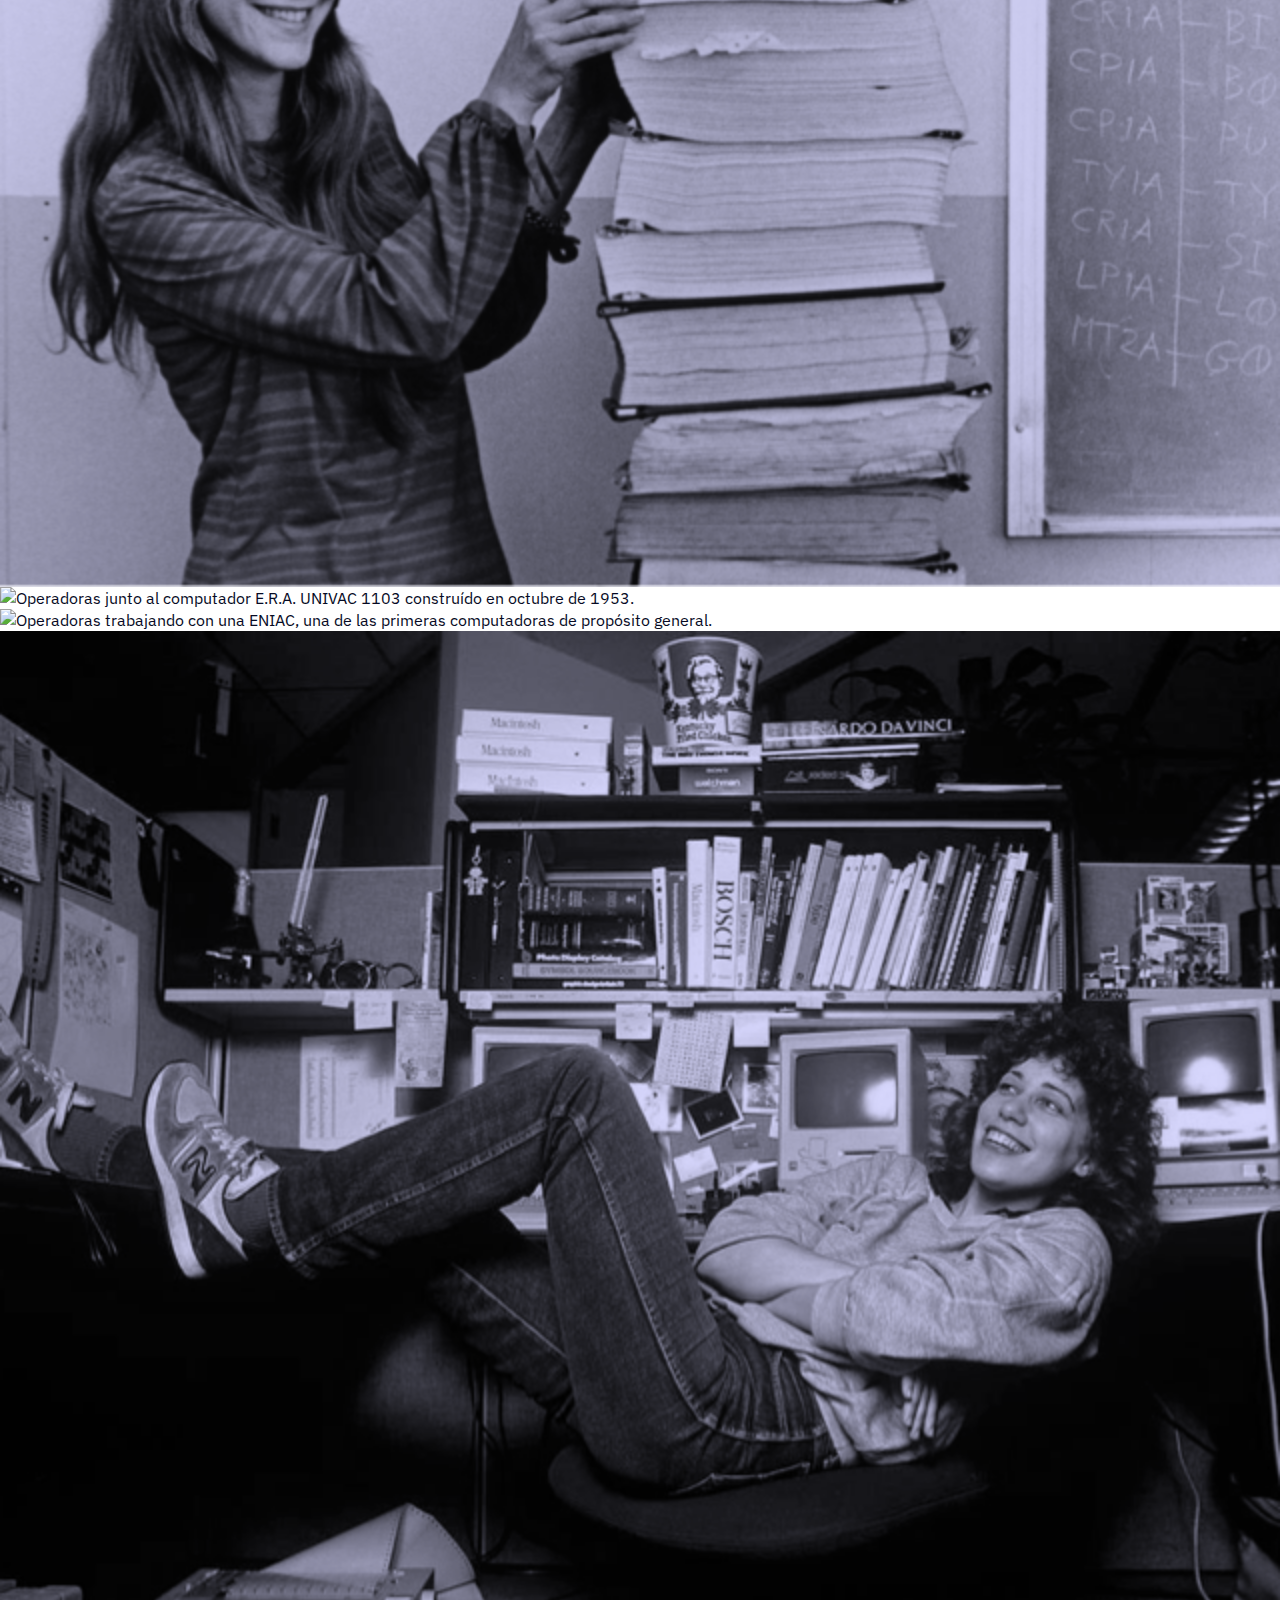
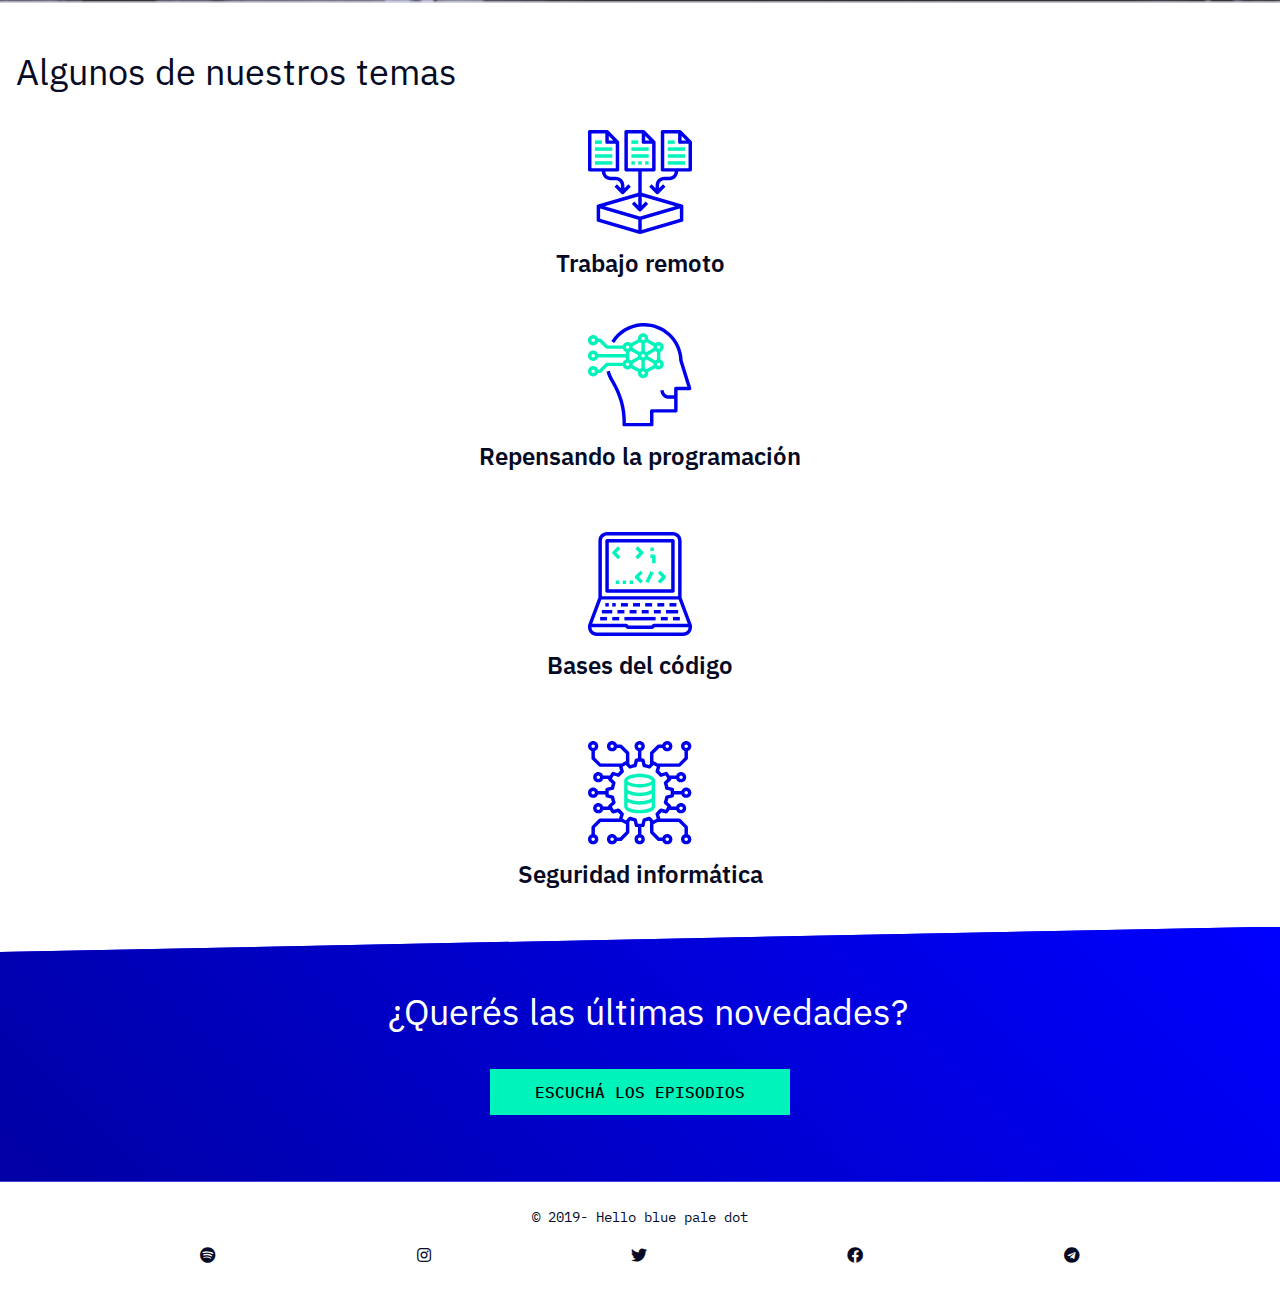
==== commit 6543dae2: "Intro adapted" ====
--- a/index.html
+++ b/index.html
@@ -8,147 +8,133 @@
             rel="stylesheet"
             href="https://use.fontawesome.com/releases/v5.15.1/css/all.css"
         />
-        <link rel="stylesheet" href="styles/styles.css" />
         <link rel="preconnect" href="https://fonts.gstatic.com" />
         <link
-            href="https://fonts.googleapis.com/css2?family=IBM+Plex+Mono&display=swap"
+            href="https://fonts.googleapis.com/css2?family=IBM+Plex+Mono:wght@100;200;300;400;500;600;700&family=IBM+Plex+Sans:wght@100;200;300;400;500;600;700&display=swap"
             rel="stylesheet"
         />
+        <link rel="stylesheet" href="styles/styles.css" />
     </head>
 
     <body>
         <header>
-            <div class="header-container">
-                <img
-                    src="/images/logo.svg"
-                    alt="Logo del podcast."
-                    id="logo-podcast"
-                />
-                <div class="container">
-                    <input type="checkbox" name="checkbox" class="checkbox" />
-                    <label for="checkbox" class="bars"
-                        ><i class="fas fa-bars"></i
-                    ></label>
-                    <label for="checkbox" class="times"
-                        ><i class="fas fa-times"></i
-                    ></label>
-                </div>
-            </div>
+            <img
+                src="/images/logo.svg"
+                alt="Logo del podcast."
+                id="logo-podcast"
+            />
+            <input
+                type="checkbox"
+                name="checkbox"
+                class="checkbox"
+                id="checkbox"
+            />
+            <label for="checkbox" class="bars"
+                ><i class="fas fa-bars"></i
+            ></label>
+            <label for="checkbox" class="times"
+                ><i class="fas fa-times"></i
+            ></label>
             <nav class="mono">
                 <ul>
-                    <li><a href="#section-episodios">Episodios</a></li>
-                    <li><a href="#section-venimos">Nosotros</a></li>
-                    <li><a href="#section-invitadas">Entrevistas</a></li>
-                    <li><a href="#section-temas">Tópicos</a></li>
+                    <li>
+                        <a href="#section-episodios">Episodios</a>
+                    </li>
+                    <li>
+                        <a href="#section-venimos">Nosotros</a>
+                    </li>
+                    <li>
+                        <a href="#section-invitadas">Entrevistas</a>
+                    </li>
+                    <li>
+                        <a href="#section-temas">Tópicos</a>
+                    </li>
                 </ul>
             </nav>
         </header>
         <main>
             <section id="intro">
                 <h1>
-                    <div>Hello <span class="strikethrough">world</span></div>
+                    Hello <span class="strikethrough">world</span
+                    ><br class="title" />
                     pale blue dot<span class="dot">.</span>
                 </h1>
-                <p class="mono">
+                <p class="mono mobile">
                     Un podcast que explora el mundo de la programación. Nuevos
                     episodios, todos los jueves cada 15 días.
                 </p>
-                <button>Conocé más</button>
+                <p class="mono desktop">
+                    El portal de podcasts que explora el mundo de la
+                    programación y<br />la tecnología. Nuevos episodios, todos
+                    los jueves cada 15 días.
+                </p>
+                <button class="mono">Conocé más</button>
             </section>
             <section id="section-episodios">
-                <div class="container-background">
-                    <h2>Episodios</h2>
-                    <div>
-                        <div class="iframe-container">
-                            <iframe
-                                src="https://open.spotify.com/embed-podcast/episode/7AZZy2nJ4R9ZndHW0h2yxt"
-                                width="100%"
-                                height="232"
-                                frameborder="0"
-                                allowtransparency="true"
-                                allow="encrypted-media"
-                            ></iframe>
-                        </div>
-                        <div class="iframe-container">
-                            <iframe
-                                src="https://open.spotify.com/embed-podcast/episode/1ezdL2ivAGLwSE6Xbssxqt"
-                                width="100%"
-                                height="232"
-                                frameborder="0"
-                                allowtransparency="true"
-                                allow="encrypted-media"
-                            ></iframe>
-                        </div>
-                        <div class="iframe-container">
-                            <iframe
-                                src="https://open.spotify.com/embed-podcast/episode/3cWta1iiQSfvrdHaCbLkSD"
-                                width="100%"
-                                height="232"
-                                frameborder="0"
-                                allowtransparency="true"
-                                allow="encrypted-media"
-                            ></iframe>
-                        </div>
-                        <div class="iframe-container">
-                            <iframe
-                                src="https://open.spotify.com/embed-podcast/episode/31VyAQAwBiKoHVoYUCEzjQ"
-                                width="100%"
-                                height="232"
-                                frameborder="0"
-                                allowtransparency="true"
-                                allow="encrypted-media"
-                            ></iframe>
-                        </div>
-                    </div>
+                <h2 class="light-font">Episodios</h2>
+                <div class="container-flex container-iframes">
+                    <iframe
+                        src="https://open.spotify.com/embed-podcast/episode/7AZZy2nJ4R9ZndHW0h2yxt"
+                        allow="encrypted-media"
+                    ></iframe>
+                    <iframe
+                        src="https://open.spotify.com/embed-podcast/episode/1ezdL2ivAGLwSE6Xbssxqt"
+                        allow="encrypted-media"
+                    ></iframe>
+                    <iframe
+                        src="https://open.spotify.com/embed-podcast/episode/3cWta1iiQSfvrdHaCbLkSD"
+                        allow="encrypted-media"
+                    ></iframe>
+                    <iframe
+                        src="https://open.spotify.com/embed/episode/31VyAQAwBiKoHVoYUCEzjQ"
+                        allow="encrypted-media"
+                    ></iframe>
                 </div>
             </section>
             <section id="section-venimos">
-                <!-- BORRAR WIDTH DE LA IMAGEN DSP DE HABERLA AJUSTADO EN CSS --> 
-                <img
-                    width="75%"
-                    src="images/phone.png"
-                    alt="Pantalla móvil de un celular donde
+                <div class="container-flex">
+                    <img
+                        src="images/phone.png"
+                        alt="Pantalla móvil de un celular donde
                 se observa una noticia periodística de la historia de las
                 mujeres en el mundo de la programación."
-                />
-                <div>
-                    <h2>De dónde venimos</h2>
-                    <p>
-                        Our posturings, our imagined self-importance, the
-                        delusion that we have some privileged position in the
-                        Universe, are challenged by this point of pale light.
-                        <br />
-                        Our planet is a lonely speck in the great enveloping
-                        cosmic dark. In our obscurity, in all this vastness,
-                        there is no hint that help will come from elsewhere to
-                        save us from ourselves.
-                    </p>
+                    />
+                    <div>
+                        <h2><span>De dónde</span> venimos</h2>
+                        <p class="mono">
+                            Our posturings, our imagined self-importance, the
+                            delusion that we have some privileged position in
+                            the Universe, are challenged by this point of pale
+                            light.
+                        </p>
+                        <p class="mono">
+                            Our planet is a lonely speck in the great enveloping
+                            cosmic dark. In our obscurity, in all this vastness,
+                            there is no hint that help will come from elsewhere
+                            to save us from ourselves.
+                        </p>
+                    </div>
                 </div>
             </section>
             <section id="section-invitadas">
                 <h2>Invitadas&#47;os estelares</h2>
-                <div>
+                <div class="container-flex container-imgs">
                     <img
                         src="images/grace-hopper.png"
                         alt="Foto de Grace Hopper, científica de la computación y militar estadounidense que desarrolló el primer compilador para un lenguaje de programación."
-                    />
-                    <img
+                    /><img
                         src="images/Katie-Bouman.png"
                         alt="Foto de Katie Bouman, científica de la computación estadounidense que investiga sistemas para formación de imágenes por ordenador."
-                    />
-                    <img
+                    /><img
                         src="images/Margaret_Hamilton.png"
                         alt="Foto de Margaret Hamilton, científica computacional, matemática e ingeniera de Software y ex directora del MIT."
-                    />
-                    <img
-                        src="images/An E.R.A.Univac 1103 computer in the 1950s.png"
+                    /><img
+                        src="images/An_E.R.A.Univac_1103_computer_in_the_1950s.png"
                         alt="Operadoras junto al computador E.R.A. UNIVAC 1103 construído en octubre de 1953."
-                    />
-                    <img
-                        src="images/Computer operators with an Eniac — the world’s first programmable general-purpose computer.png"
+                    /><img
+                        src="images/Computer_operators_with_an_Eniac_—_the_world’s_first_programmable_general-purpose_computer.png"
                         alt="Operadoras trabajando con una ENIAC, una de las primeras computadoras de propósito general."
-                    />
-                    <img
+                    /><img
                         src="images/susan-kare.png"
                         alt="Foto de Susan Kare, artista y diseñadora gráfica estadounidense creadora de la iconografía de Apple Macintosh."
                     />
@@ -156,43 +142,43 @@
             </section>
             <section id="section-temas">
                 <h2>Algunos de nuestros temas</h2>
-                <div>
+                <div id="subject-1">
                     <img
                         src="images/icon1.svg"
                         alt="Logo para el tópico 'trabajo remoto'."
                     />
-                    <p>Trabajo remoto</p>
-                </div>
-                <div>
+                    <p class="subject">Trabajo remoto</p>
+                </div>
+                <div id="subject-2">
                     <img
                         src="images/icon2.svg"
                         alt="Logo para el tópico 'repensando la programación'."
                     />
-                    <p>Repensando la programación</p>
-                </div>
-                <div>
+                    <p class="subject">Repensando la programación</p>
+                </div>
+                <div id="subject-3">
                     <img
                         src="images/icon3.svg"
                         alt="Logo para el tópico 'bases del código'."
                     />
-                    <p>Bases del código</p>
-                </div>
-                <div>
+                    <p class="subject">Bases del código</p>
+                </div>
+                <div id="subject-4">
                     <img
                         src="images/icon4.svg"
                         alt="Logo para el tópico 'seguridad informática'."
                     />
-                    <p>Seguridad informática</p>
-                </div>
-            </section>
-            <section>
-                <h2>¿Querés las últimas novedades?</h2>
-                <button>Escuchá los episodios</button>
+                    <p class="subject">Seguridad informática</p>
+                </div>
+            </section>
+            <section id="section-novedades">
+                <h2 class="light-font">¿Querés las últimas novedades?</h2>
+                <button class="mono">Escuchá los episodios</button>
             </section>
         </main>
         <footer>
-            <p>&#169; 2019- Hello blue pale dot</p>
-            <div>
+            <p class="mono">&#169; 2019- Hello blue pale dot</p>
+            <div class="container-social">
                 <a href="https://spotify.com/" target="_blank"
                     ><i class="fab fa-spotify"></i
                 ></a>
--- a/styles/styles.css
+++ b/styles/styles.css
@@ -1,4 +1,3 @@
-/*Inheritance*/
 /* Fonts */
 /* Colors*/
 /* Breakpoints */
@@ -6,24 +5,86 @@
 /* 480px (iPads, tablets) */
 /* 768px (small screens, laptops) */
 /* 1024px (large screens, desktops) */
-/* 1200px (extra large screens, TVs) */
+/* 1440px (extra large screens, TVs) */
 /* E.g. :@media screen and (max-width: $breakpoint-m) */
 /* Cleaning some default styles */
 * {
   /* Box Model */
-  margin: 0;
-  padding: 0;
   border: 0;
   -webkit-box-sizing: border-box;
           box-sizing: border-box;
-}
-
+  margin: 0;
+  padding: 0;
+}
+
+/* General Settings */
 html {
+  /* Box Model */
+  max-width: 100%;
+  /* Typhography */
   font-size: 16px;
-  /* Default pixel size controlling ems and rems is 16px.*/
+  /* 1em = 16px */
 }
 
 body {
+  /* Typhography */
+  color: #060a24;
+  font-family: "IBM Plex Sans", sans-serif;
+  line-height: 1.375rem;
+  letter-spacing: 0;
+}
+
+h1 {
+  /* Box Model */
+  margin-bottom: 1rem;
+  width: 100%;
+  /* Typography */
+  font-size: 2.25rem;
+  font-weight: 400;
+  line-height: 2.625rem;
+}
+
+h2 {
+  /* Box Model */
+  margin-left: 1rem;
+  /* Typhography */
+  font-size: 2.25rem;
+  font-weight: 400;
+  line-height: 2.625rem;
+}
+
+a {
+  /* Typhography */
+  text-decoration: none;
+}
+
+button {
+  /* Box Model */
+  width: 100%;
+  max-width: 18.75rem;
+  padding: 0.8125rem 0;
+  /* Visual Properties */
+  background-color: #00f3bb;
+  white-space: nowrap;
+  /* Typography */
+  font-size: 1rem;
+  font-weight: 500;
+  text-transform: uppercase;
+  text-align: center;
+}
+
+i {
+  /* Typhography */
+  color: #060a24;
+}
+
+p {
+  /* Typhography */
+  font-size: 0.875rem;
+}
+
+/* Classes */
+.container-flex {
   /* Layout */
   display: -webkit-box;
   display: -ms-flexbox;
@@ -32,36 +93,45 @@
   -webkit-box-direction: normal;
       -ms-flex-direction: column;
           flex-direction: column;
-  -webkit-box-pack: justify;
-      -ms-flex-pack: justify;
-          justify-content: space-between;
-  /* Typhography */
-  color: #060a24;
-  font-family: "IBM Plex Sans", sans-serif;
-  letter-spacing: 0;
-}
-
-body .mono {
+  -webkit-box-pack: space-evenly;
+      -ms-flex-pack: space-evenly;
+          justify-content: space-evenly;
+  -webkit-box-align: center;
+      -ms-flex-align: center;
+          align-items: center;
+}
+
+.mono {
+  /* Typhography */
   font-family: "IBM Plex Mono", monospace;
-  font-size: 0.875rem;
-}
-
-.container {
-  /* Layout */
-  display: -webkit-box;
-  display: -ms-flexbox;
-  display: flex;
-  -webkit-box-pack: justify;
-      -ms-flex-pack: justify;
-          justify-content: space-between;
+}
+
+.light-font {
+  /* Typhography */
+  color: #ffffff;
+}
+
+/* Desktop */
+@media screen and (min-width: 90em) {
+  p {
+    /* Typhography */
+    font-size: 1rem;
+    line-height: 1.5rem;
+  }
+  button {
+    /* Typhography */
+    font-size: 1.25rem;
+    line-height: 1.5rem;
+  }
+  button:hover {
+    color: #ffffff;
+    background-image: linear-gradient(225deg, #0000fe 0%, #00f0b8 100%);
+  }
 }
 
 header {
   /* Box Model */
   width: 100%;
-}
-
-header .header-container {
   /* Layout */
   display: -webkit-box;
   display: -ms-flexbox;
@@ -73,81 +143,155 @@
       -ms-flex-align: center;
           align-items: center;
   /* Box Model */
-  padding: 10px 19px 10px 16px;
+  padding: 0.625rem 1.1875rem 0.625rem 1rem;
+  /* 10px 19px 10px 16px */
+  /* Burger menu functionality */
+}
+
+header .checkbox {
+  /* Layout */
+  position: absolute;
+  /* Visual Properties */
+  opacity: 0;
 }
 
 header .times {
   /* Layout */
-  display: none;
+  position: absolute;
+  top: 0.7rem;
+  right: 1.3rem;
+  /* Visual Properties */
+  opacity: 0;
 }
 
 header nav {
   /* Layout */
-  display: none;
+  display: inline-block;
+  position: absolute;
+  top: 2.75rem;
+  left: 0;
+  /* Box Model */
+  padding: 1rem 0 0 1rem;
+  width: 100%;
   /* Visual Properties */
   background-color: #0000ff;
+  visibility: hidden;
+}
+
+header nav ul {
+  display: -webkit-box;
+  display: -ms-flexbox;
+  display: flex;
+  -webkit-box-orient: vertical;
+  -webkit-box-direction: normal;
+      -ms-flex-direction: column;
+          flex-direction: column;
+  -webkit-box-pack: space-evenly;
+      -ms-flex-pack: space-evenly;
+          justify-content: space-evenly;
+  -webkit-box-align: start;
+      -ms-flex-align: start;
+          align-items: flex-start;
+  /* Typography */
+  list-style-type: none;
 }
 
 header nav ul li {
   /* Box Model */
-  padding: 16px 0 0 16px;
-}
-
-header nav ul li:last-of-type {
-  /* Box Model */
-  padding: 16px 0 24px 16px;
+  padding-bottom: 1.5em;
 }
 
 header nav ul li a {
   /* Typograpphy */
   color: #ffffff;
-  font-size: 1rem;
   text-transform: uppercase;
-  letter-spacing: 0;
   line-height: 1.75rem;
 }
 
-header .checkbox {
-  /* Layout */
-  position: absolute;
-  /* Visual Properties */
-  opacity: 0;
-}
-
-h2 {
-  /* Box Model */
-  padding: 0px 0px 0px 16px;
-  /* Typhography */
-  font-size: 2.25rem;
-  font-weight: normal;
-}
-
-p {
-  /* Typhography */
-  font-family: "IBM Plex Mono", monospace;
-  font-size: 0.875rem;
-  letter-spacing: 0;
-}
-
-a {
-  /* Typhography */
-  text-decoration: none;
+header nav ul li a:hover {
+  color: #00f3bb;
+  text-decoration: line-through;
+  cursor: pointer;
+  font-weight: 500;
+}
+
+header nav ul li a:active {
+  color: rgba(6, 10, 36, 0.56);
+}
+
+header input[type="checkbox"]:checked ~ .bars {
+  /* Visual Properties */
+  opacity: 0%;
+}
+
+header input[type="checkbox"]:checked ~ .times {
+  /* Visual Properties */
+  opacity: 100%;
+}
+
+header input[type="checkbox"]:checked ~ nav {
+  /* Layout */
+  visibility: visible;
+}
+
+/* Desktop */
+@media screen and (min-width: 90em) {
+  header {
+    /* Box Model */
+    padding: 0 6.25rem;
+  }
+  header #logo-podcast {
+    /* Box Model */
+    width: 2.25rem;
+    margin: 1.375rem 0;
+  }
+  header input,
+  header label {
+    /* Layout */
+    display: none;
+  }
+  header nav {
+    /* Layout */
+    position: static;
+    /* Box Model */
+    width: -webkit-fit-content;
+    width: -moz-fit-content;
+    width: fit-content;
+    margin: 1.625rem 0;
+    padding: 0;
+    /* Visual Properties */
+    visibility: visible;
+    background-color: #ffffff;
+  }
+  header nav ul {
+    /* Layout */
+    -webkit-box-orient: horizontal;
+    -webkit-box-direction: normal;
+        -ms-flex-direction: row;
+            flex-direction: row;
+    -webkit-box-pack: justify;
+        -ms-flex-pack: justify;
+            justify-content: space-between;
+  }
+  header nav ul li {
+    /* Box Model */
+    padding: 0;
+    margin-left: 3rem;
+  }
+  header nav ul li:first-of-type {
+    /* Box Model */
+    margin-left: 0;
+  }
+  header nav ul li a {
+    /* Typograpphy */
+    color: #060a24;
+  }
 }
 
 #intro {
   /* Box Model */
-  padding: 29px 16px 24px 16px;
-}
-
-#intro h1 {
-  /* Box Model */
-  padding-bottom: 16px;
-  width: 100%;
-  /* Typography */
-  font-size: 36px;
-  font-weight: 400;
-  line-height: 1.16;
-  letter-spacing: 0;
+  margin: 1.8125rem 1rem 1.5rem 1rem;
+  /* 29px 16px 24px 16px */
 }
 
 #intro .strikethrough {
@@ -157,77 +301,194 @@
 
 #intro p {
   /* Box Model */
-  padding-bottom: 36px;
-  /* Typography */
-  line-height: 1.375rem;
-}
-
-#intro button {
-  /* Box Model */
-  width: 100%;
-  max-width: 300px;
-  padding: 13px 0px;
-  /* Visual Properties */
-  background-color: #00f3bb;
-  /* Typography */
-  font-family: "IBM Plex Mono", monospace;
-  font-size: 16px;
+  margin-bottom: 2.25rem;
+}
+
+#intro .desktop {
+  display: none;
+}
+
+/* Desktop */
+@media screen and (min-width: 90em) {
+  #intro {
+    /* Box Model */
+    margin: 7.5rem 0 0.3125rem 11.25rem;
+  }
+  #intro h1 {
+    /* Typography */
+    font-size: 4rem;
+    font-weight: 400;
+  }
+  #intro .title {
+    /* Layout */
+    display: none;
+  }
+  #intro .dot {
+    /* Typography */
+    color: #0000ec;
+  }
+  #intro .mobile {
+    /* Layout */
+    display: none;
+  }
+  #intro .desktop {
+    /* Layout */
+    display: block;
+  }
+  #intro p {
+    /* Box Model */
+    margin-bottom: 3.5rem;
+  }
+}
+
+#section-episodios {
+  padding: 4rem 0 8.96875rem 0;
+  /* 143.5px */
+  /* Visual Properties */
+  background-color: #0000ff;
+  background-image: linear-gradient(225deg, #0000ff 0%, #0000a3 100%);
+  -webkit-clip-path: polygon(0 2.65%, 100% 0%, 100% 97.35%, 0% 100%);
+          clip-path: polygon(0 2.65%, 100% 0%, 100% 97.35%, 0% 100%);
+}
+
+#section-episodios h2 {
+  /* Box Model */
+  margin-bottom: 1.3125rem;
+}
+
+#section-episodios .container-iframes {
+  width: 100%;
+}
+
+#section-episodios iframe {
+  width: 93.125%;
+  height: 14.5rem;
+  margin-bottom: 0.6875em;
+}
+
+#section-episodios iframe:last-of-type {
+  margin-bottom: 0;
+}
+
+#section-venimos {
+  /* Box Model */
+  width: 100%;
+}
+
+#section-venimos h2 {
+  /* Layout */
+}
+
+#section-venimos h2 span {
+  display: block;
+}
+
+#section-venimos p {
+  /* Box Model */
+  margin: 0.5rem 1rem;
+}
+
+#section-venimos p:last-of-type {
+  margin-bottom: 3.375rem;
+}
+
+#section-venimos img {
+  /* Layout */
+  z-index: 2;
+  /* Box Model */
+  margin-top: -5.96875rem;
+  width: 112.5%;
+}
+
+#section-invitadas {
+  /* Box Model */
+  width: 100%;
+}
+
+#section-invitadas .container-imgs {
+  /* Box Model */
+  margin-top: 0.875rem;
+}
+
+#section-invitadas img {
+  /* Box Model */
+  width: 100%;
+}
+
+#section-temas {
+  /* Box Model */
+  margin-top: 3rem;
+}
+
+#section-temas h2 {
+  margin-bottom: 1.5rem;
+}
+
+#section-temas div {
+  /* Box Model */
+  margin-bottom: 3.25rem;
+  /* Typography */
+  text-align: center;
+}
+
+#section-temas div:first-of-type {
+  margin-bottom: 2.25rem;
+}
+
+#section-temas div:last-of-type {
+  margin-bottom: 2.625rem;
+}
+
+#section-temas div img {
+  margin: 0.8125rem 0;
+}
+
+#section-temas div .subject {
+  /* Typography */
+  font-size: 1.5rem;
   font-weight: 600;
-  text-transform: uppercase;
+}
+
+footer p {
+  /*Box Model*/
+  margin: 1.5rem 0 1rem 0;
+  /* Typography */
   text-align: center;
 }
 
-#section-episodios {
-  /* Box Model */
-  width: 100%;
+footer .container-social {
+  /* Layout */
+  display: -webkit-box;
+  display: -ms-flexbox;
+  display: flex;
+  -webkit-box-pack: space-evenly;
+      -ms-flex-pack: space-evenly;
+          justify-content: space-evenly;
+  -webkit-box-align: center;
+      -ms-flex-align: center;
+          align-items: center;
+  /* Box Model */
+  margin-bottom: 1.9375em;
+}
+
+#section-novedades {
+  /* Box Model */
+  padding: 0 1rem;
   /* Visual Properties */
   background-color: #0000ff;
-}
-
-#section-episodios h2 {
-  /* Typography */
-  color: #ffffff;
-}
-
-#section-episodios .iframe-container {
-  /* Box Model */
-  width: 298px;
-  height: 225px;
-}
-
-#section-venimos {
-  /* Box Model */
-  width: 100%;
-}
-
-#section-venimos img {
-  /* Box Model */
-  width: 360px;
-}
-
-#section-invitadas {
-  /* Box Model */
-  width: 100%;
-}
-
-#section-invitadas img {
-  /* Box Model */
-  width: 50%;
-}
-
-#section-temas {
-  /* Box Model */
-  width: 100%;
-  /* Typography */
+  background-image: linear-gradient(225deg, #0000ff 0%, #0000a3 100%);
+  -webkit-clip-path: polygon(0 10%, 100% 0%, 100% 100%, 0% 100%);
+          clip-path: polygon(0 10%, 100% 0%, 100% 100%, 0% 100%);
   text-align: center;
-  font-weight: 600;
-}
-
-/* CSS Grouped by type with the folliwing order:
-Inheritance
-Lauyout
-Box Model
-Visual Properties
-Typography
-Others */
+}
+
+#section-novedades h2 {
+  /* Box Model */
+  padding-top: 4rem;
+}
+
+#section-novedades button {
+  /* Box Model */
+  margin: 2.25rem 0 4.1875em 0;
+}
 /*# sourceMappingURL=styles.css.map */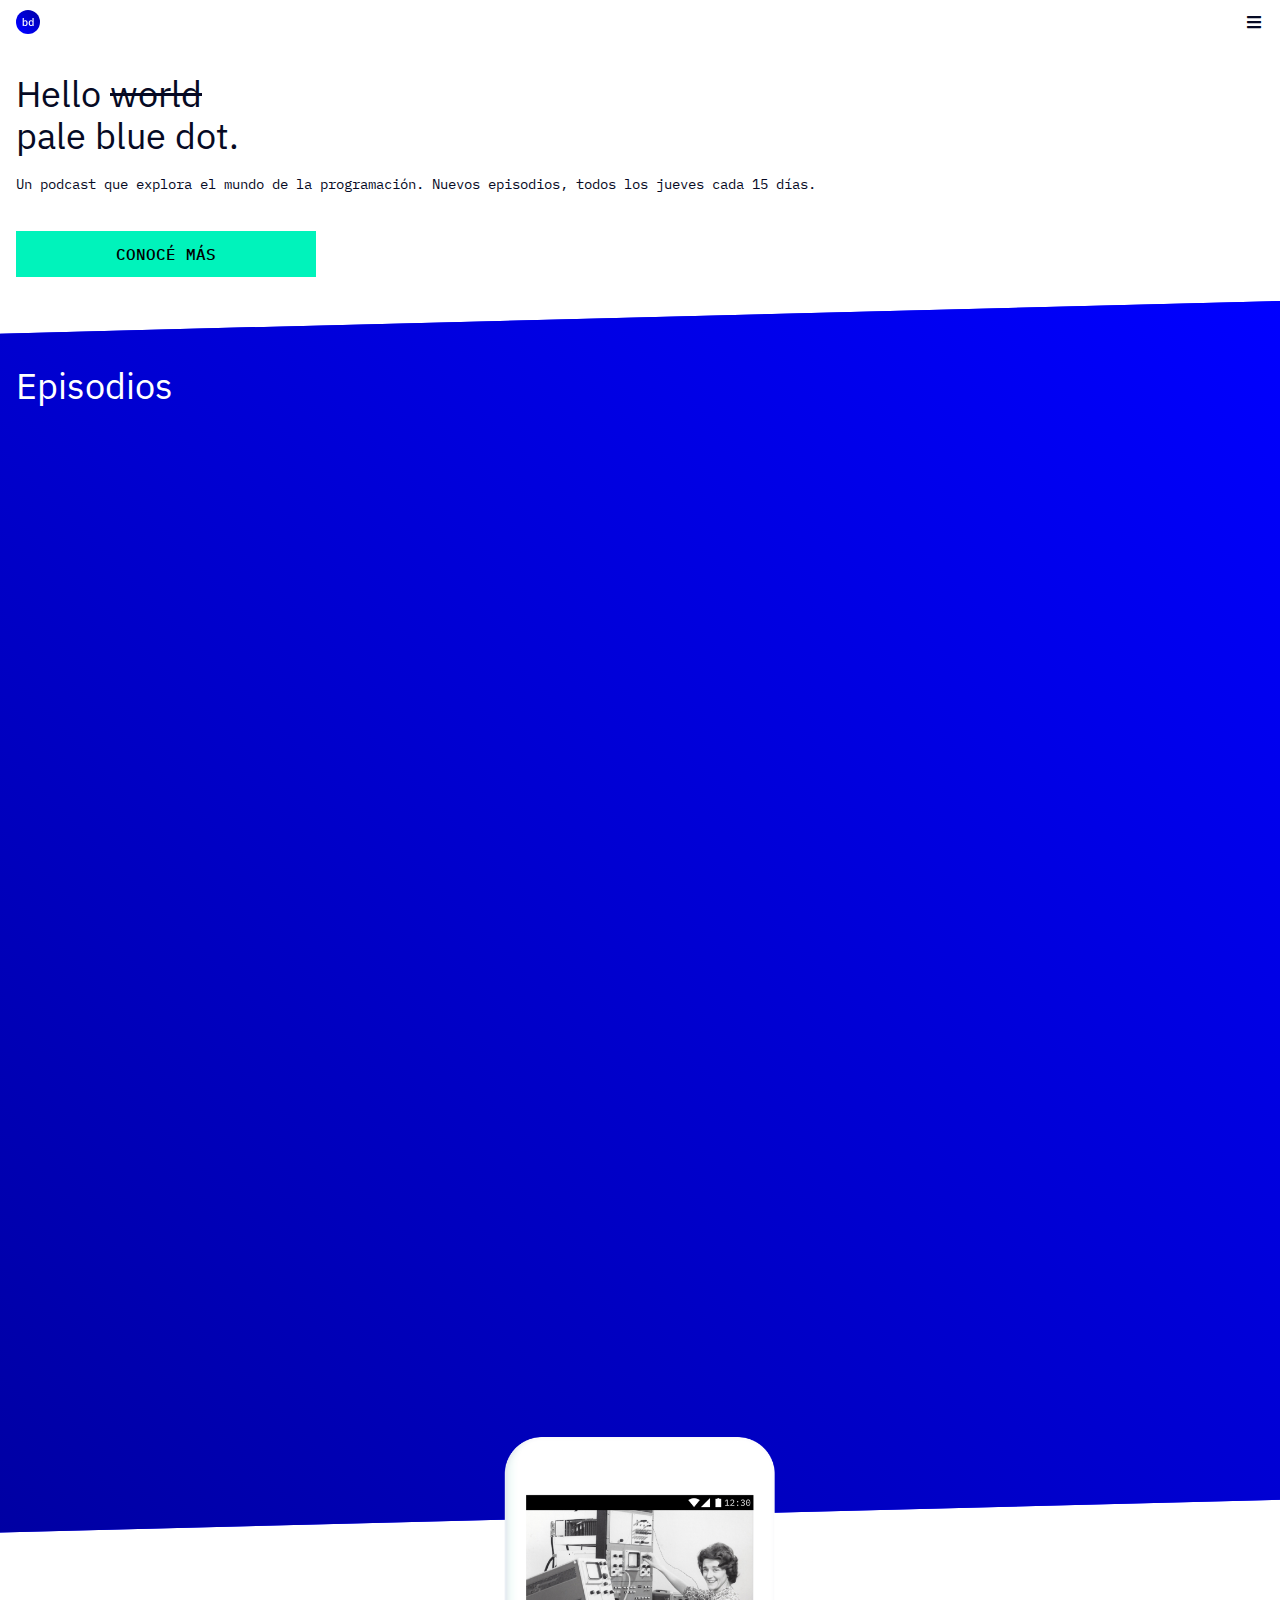
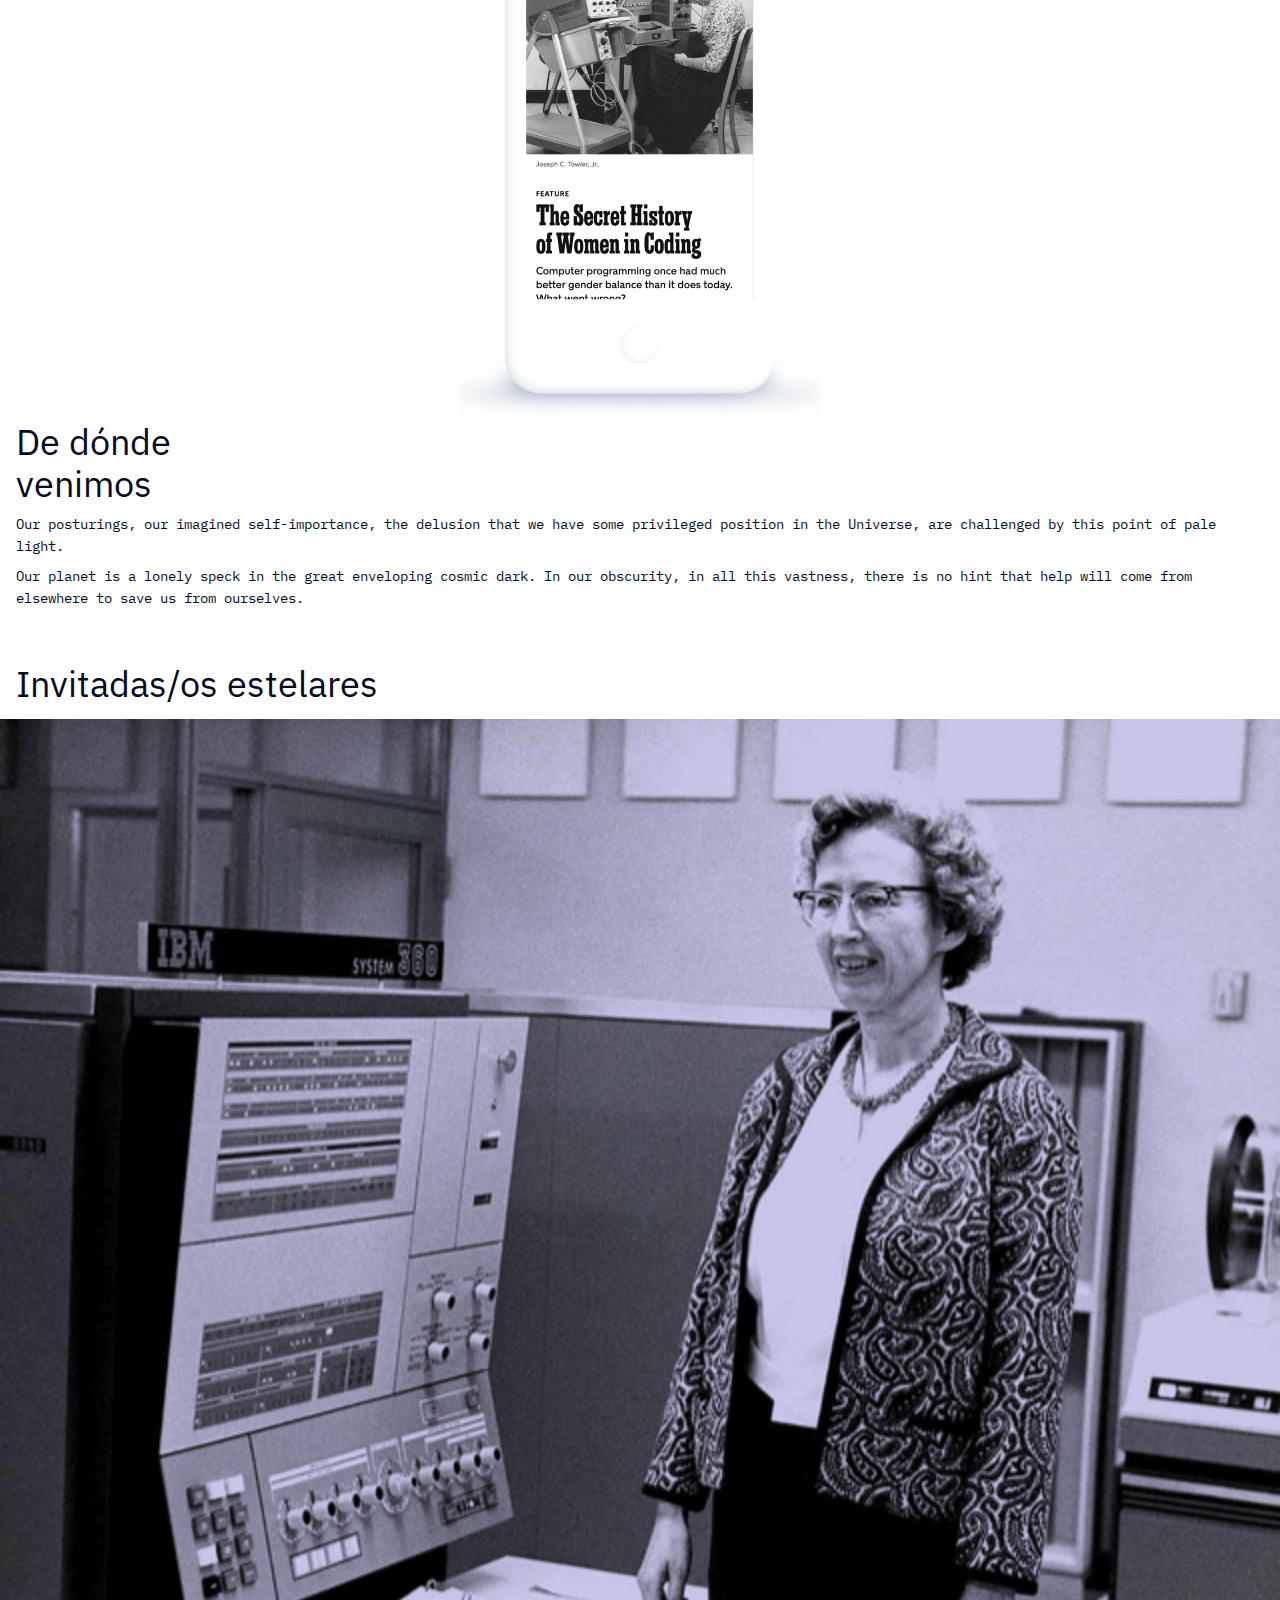
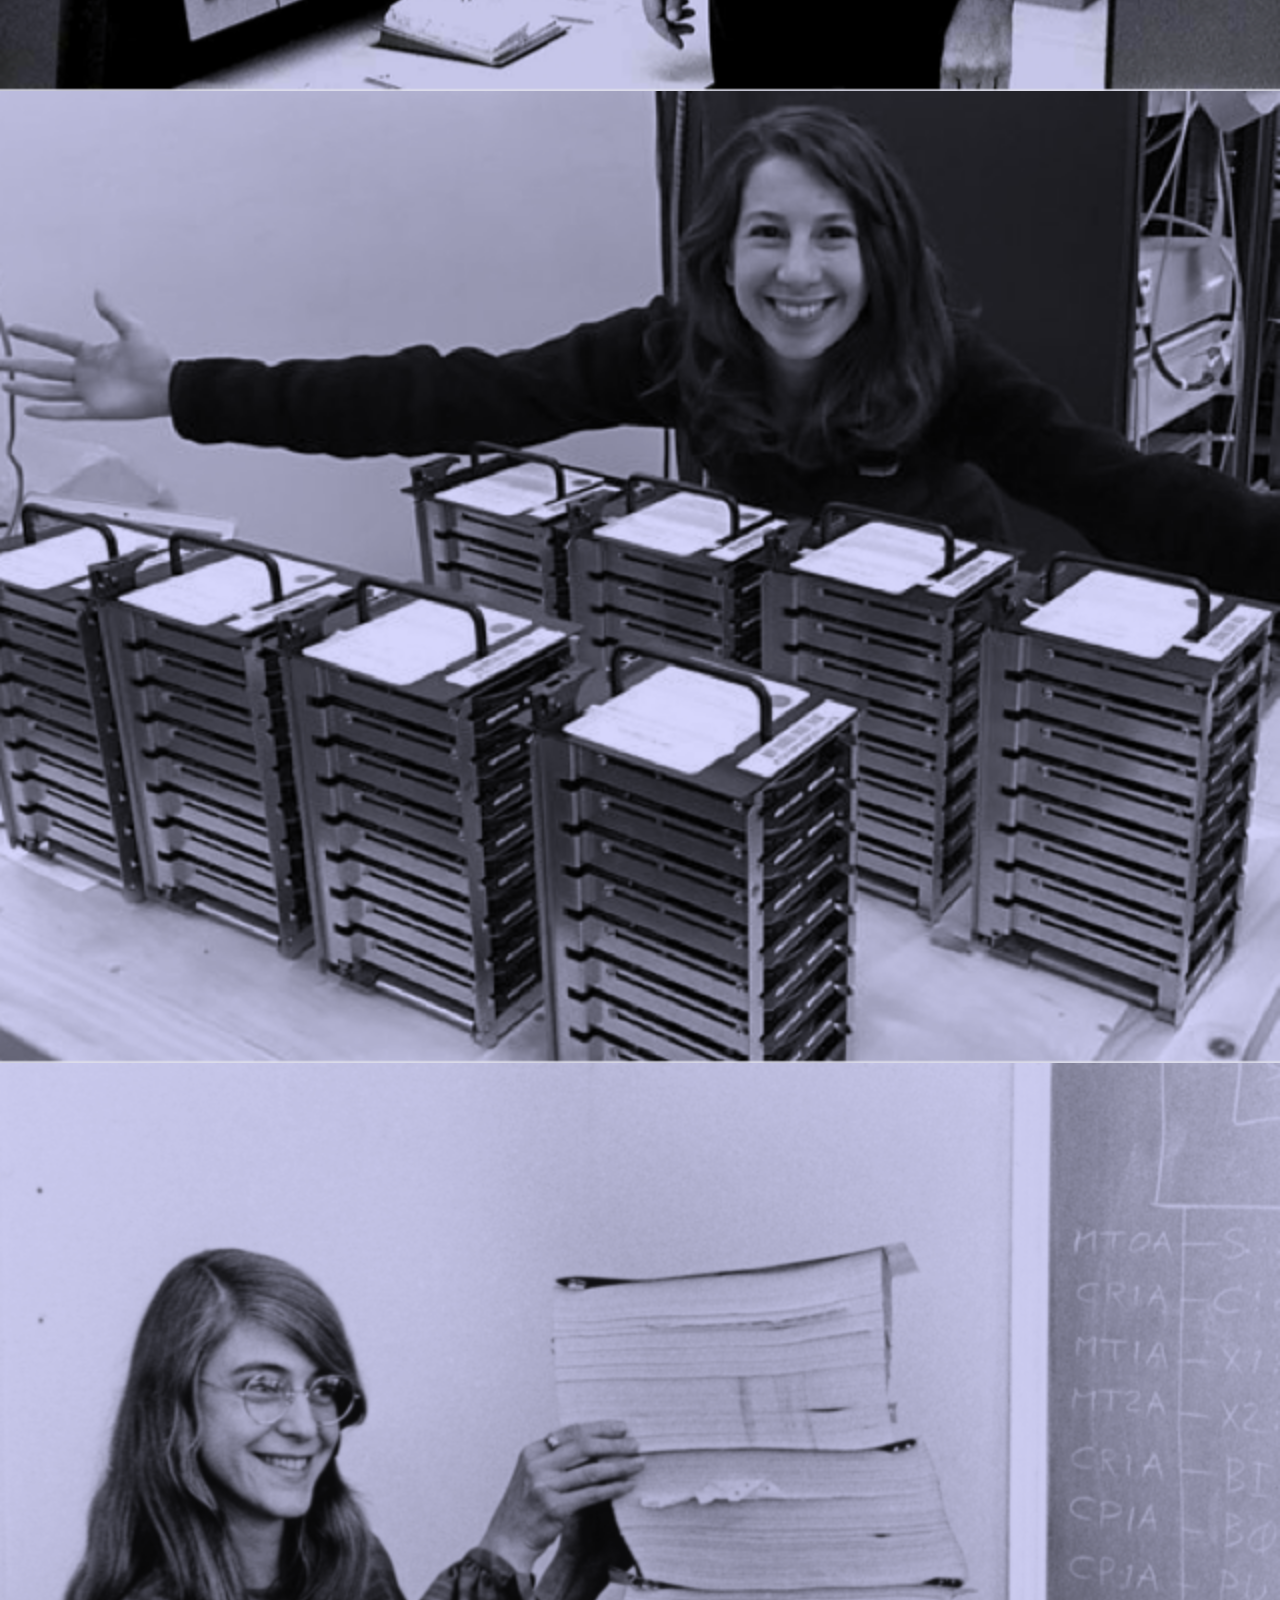
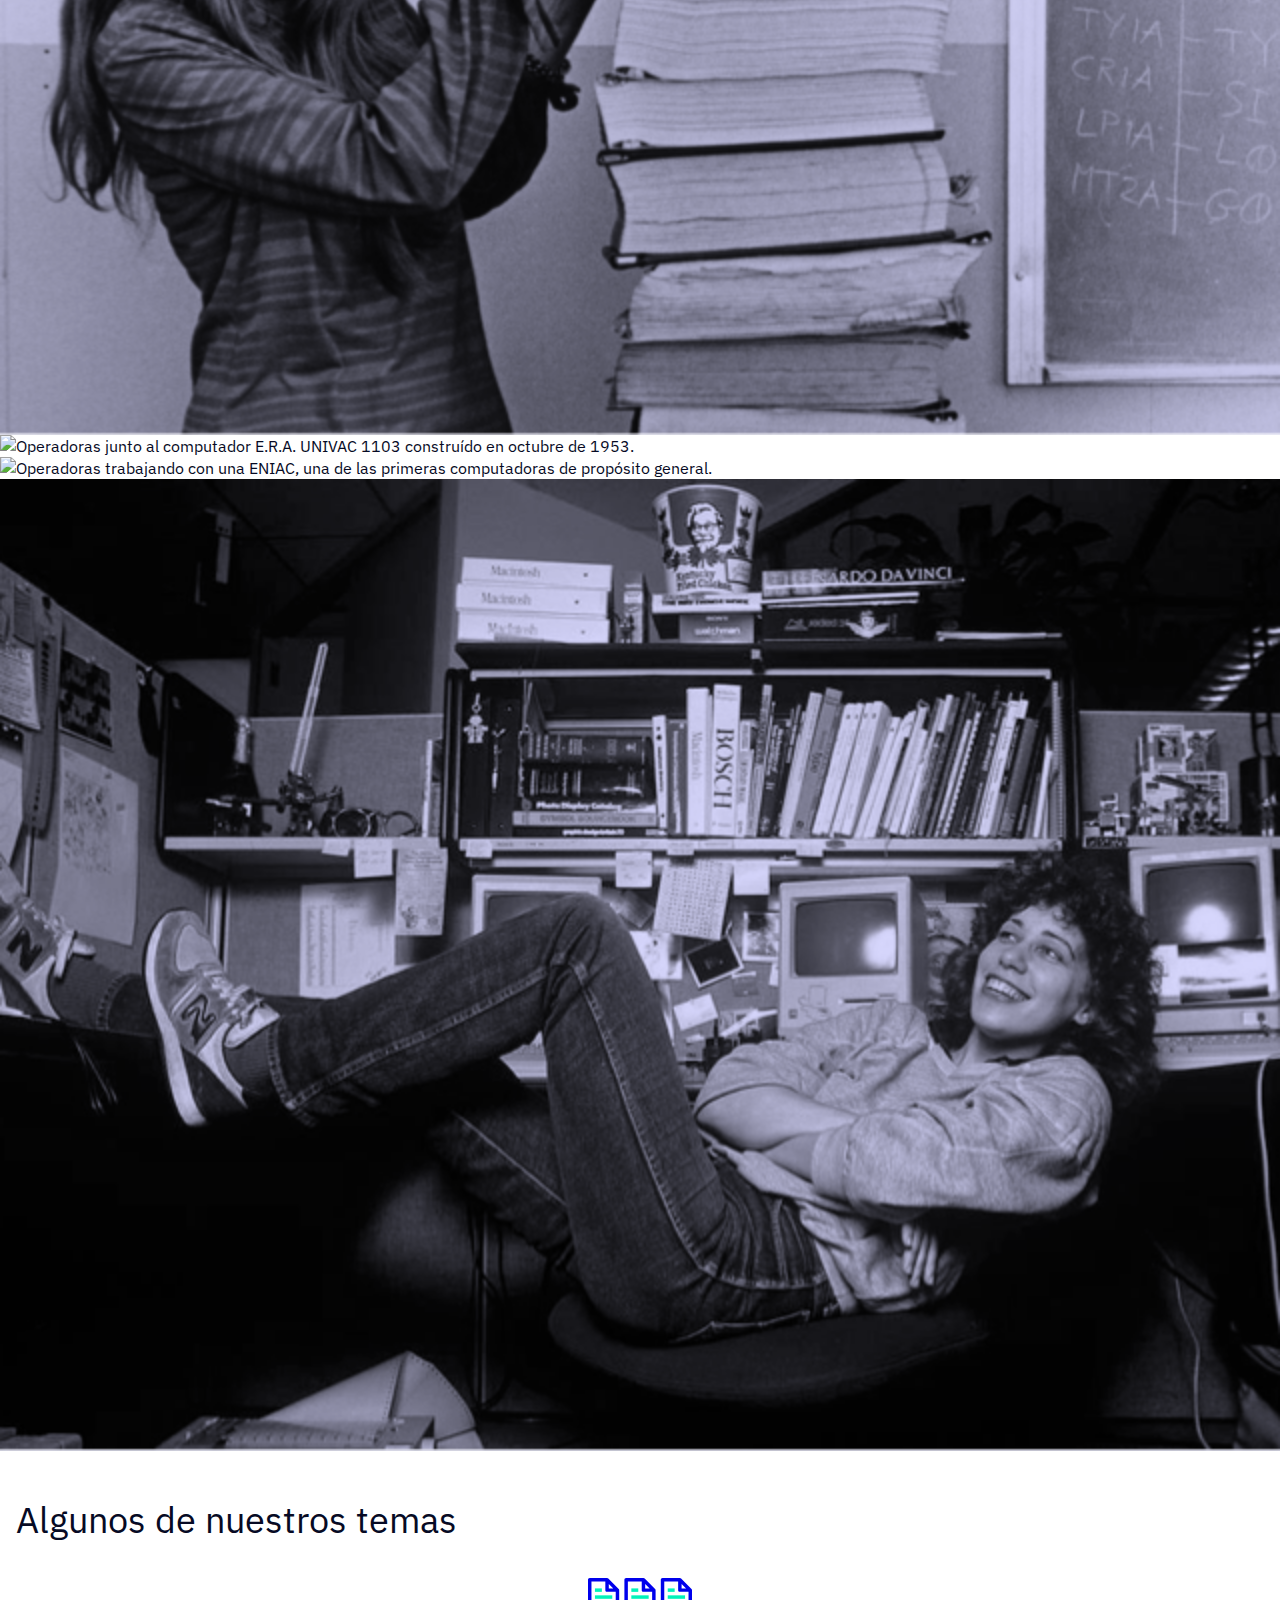
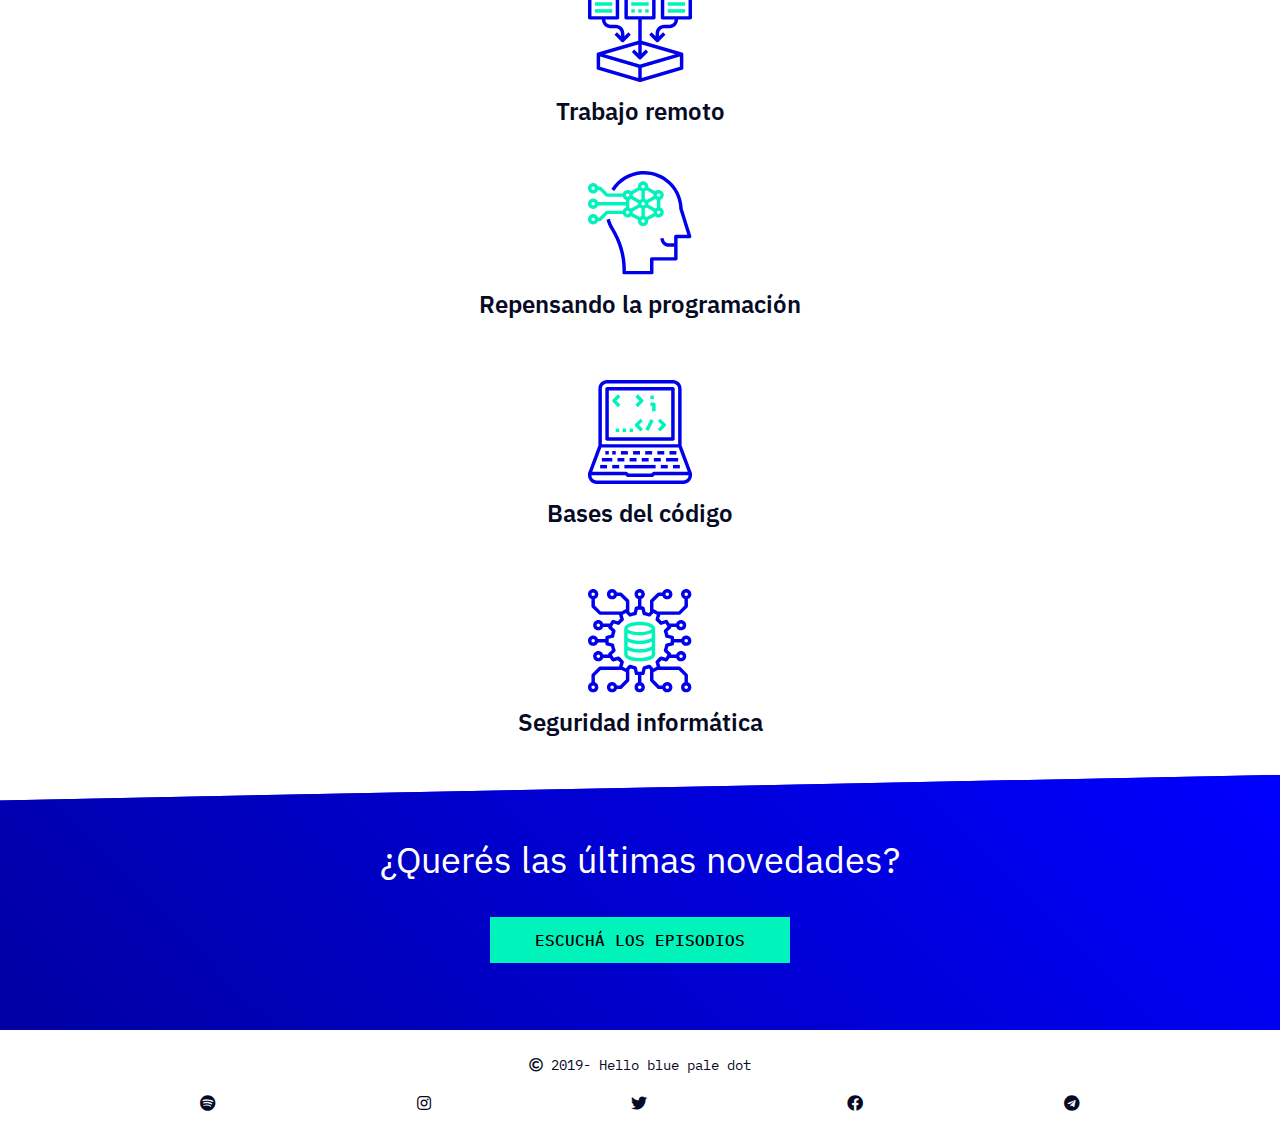
==== commit 29579974: "Venimos and temas sections missing" ====
--- a/index.html
+++ b/index.html
@@ -91,29 +91,26 @@
                     ></iframe>
                 </div>
             </section>
-            <section id="section-venimos">
-                <div class="container-flex">
-                    <img
-                        src="images/phone.png"
-                        alt="Pantalla móvil de un celular donde
+            <section id="section-venimos" class="container-flex">
+                <img
+                    src="images/phone.png"
+                    alt="Pantalla móvil de un celular donde
                 se observa una noticia periodística de la historia de las
                 mujeres en el mundo de la programación."
-                    />
-                    <div>
-                        <h2><span>De dónde</span> venimos</h2>
-                        <p class="mono">
-                            Our posturings, our imagined self-importance, the
-                            delusion that we have some privileged position in
-                            the Universe, are challenged by this point of pale
-                            light.
-                        </p>
-                        <p class="mono">
-                            Our planet is a lonely speck in the great enveloping
-                            cosmic dark. In our obscurity, in all this vastness,
-                            there is no hint that help will come from elsewhere
-                            to save us from ourselves.
-                        </p>
-                    </div>
+                />
+                <div class="container-text">
+                    <h2><span>De dónde</span> venimos</h2>
+                    <p class="mono">
+                        Our posturings, our imagined self-importance, the
+                        delusion that we have some privileged position in the
+                        Universe, are challenged by this point of pale light.
+                    </p>
+                    <p class="mono">
+                        Our planet is a lonely speck in the great enveloping
+                        cosmic dark. In our obscurity, in all this vastness,
+                        there is no hint that help will come from elsewhere to
+                        save us from ourselves.
+                    </p>
                 </div>
             </section>
             <section id="section-invitadas">
@@ -142,33 +139,39 @@
             </section>
             <section id="section-temas">
                 <h2>Algunos de nuestros temas</h2>
-                <div id="subject-1">
-                    <img
-                        src="images/icon1.svg"
-                        alt="Logo para el tópico 'trabajo remoto'."
-                    />
-                    <p class="subject">Trabajo remoto</p>
-                </div>
-                <div id="subject-2">
-                    <img
-                        src="images/icon2.svg"
-                        alt="Logo para el tópico 'repensando la programación'."
-                    />
-                    <p class="subject">Repensando la programación</p>
-                </div>
-                <div id="subject-3">
-                    <img
-                        src="images/icon3.svg"
-                        alt="Logo para el tópico 'bases del código'."
-                    />
-                    <p class="subject">Bases del código</p>
-                </div>
-                <div id="subject-4">
-                    <img
-                        src="images/icon4.svg"
-                        alt="Logo para el tópico 'seguridad informática'."
-                    />
-                    <p class="subject">Seguridad informática</p>
+                <div class="container-flex">
+                    <div class="container-theme">
+                        <img
+                            src="images/icon1.svg"
+                            alt="Logo para el tópico 'trabajo remoto'."
+                        />
+                        <p class="subject">Trabajo remoto</p>
+                    </div>
+                    <div class="container-theme">
+                        <img
+                            src="images/icon2.svg"
+                            alt="Logo para el tópico 'repensando la programación'."
+                        />
+                        <p class="subject">
+                            Repensando <span>la programación</span>
+                        </p>
+                    </div>
+                    <div class="container-theme">
+                        <img
+                            src="images/icon3.svg"
+                            alt="Logo para el tópico 'bases del código'."
+                        />
+                        <p class="subject">Bases del código</p>
+                    </div>
+                    <div class="container-theme">
+                        <img
+                            src="images/icon4.svg"
+                            alt="Logo para el tópico 'seguridad informática'."
+                        />
+                        <p class="subject">
+                            Seguridad <span>informática</span>
+                        </p>
+                    </div>
                 </div>
             </section>
             <section id="section-novedades">
@@ -177,7 +180,9 @@
             </section>
         </main>
         <footer>
-            <p class="mono">&#169; 2019- Hello blue pale dot</p>
+            <p class="mono">
+                <i class="far fa-copyright"></i> 2019- Hello blue pale dot
+            </p>
             <div class="container-social">
                 <a href="https://spotify.com/" target="_blank"
                     ><i class="fab fa-spotify"></i
--- a/styles/styles.css
+++ b/styles/styles.css
@@ -71,6 +71,10 @@
   font-weight: 500;
   text-transform: uppercase;
   text-align: center;
+}
+
+button:hover {
+  cursor: pointer;
 }
 
 i {
@@ -113,6 +117,10 @@
 
 /* Desktop */
 @media screen and (min-width: 90em) {
+  h2 {
+    /* Typhography */
+    font-size: 3rem;
+  }
   p {
     /* Typhography */
     font-size: 1rem;
@@ -122,10 +130,20 @@
     /* Typhography */
     font-size: 1.25rem;
     line-height: 1.5rem;
+    /* Visual Properties */
   }
   button:hover {
     color: #ffffff;
     background-image: linear-gradient(225deg, #0000fe 0%, #00f0b8 100%);
+  }
+  .container-flex {
+    /* Layout */
+    -webkit-box-orient: horizontal;
+    -webkit-box-direction: normal;
+        -ms-flex-direction: row;
+            flex-direction: row;
+    -ms-flex-wrap: wrap;
+        flex-wrap: wrap;
   }
 }
 
@@ -357,17 +375,53 @@
 }
 
 #section-episodios .container-iframes {
+  /* Box Model */
   width: 100%;
 }
 
 #section-episodios iframe {
+  /* Box Model */
   width: 93.125%;
   height: 14.5rem;
   margin-bottom: 0.6875em;
 }
 
 #section-episodios iframe:last-of-type {
+  /* Box Model */
   margin-bottom: 0;
+}
+
+/* Desktop */
+@media screen and (min-width: 90em) {
+  #section-episodios {
+    /* Box Model */
+    padding: 11.625rem 0 10.0375rem 0;
+    /* Visual Properties */
+    background-image: linear-gradient(225deg, #0000ff 0%, #0000a3 100%);
+    -webkit-clip-path: polygon(0 10%, 100% 0%, 100% 90%, 0% 100%);
+            clip-path: polygon(0 10%, 100% 0%, 100% 90%, 0% 100%);
+  }
+  #section-episodios .container-iframes {
+    /* Layout */
+    -webkit-box-pack: justify;
+        -ms-flex-pack: justify;
+            justify-content: space-between;
+    /* Box Model */
+    padding: 0 6.25rem;
+  }
+  #section-episodios h2 {
+    /* Box Model */
+    margin: 0 0 1.625rem 12.5rem;
+  }
+  #section-episodios iframe {
+    /* Box Model */
+    width: 47%;
+    margin-bottom: 4.5rem;
+  }
+  #section-episodios iframe:last-of-type {
+    /* Box Model */
+    margin-bottom: 4.5rem;
+  }
 }
 
 #section-venimos {
@@ -397,7 +451,23 @@
   z-index: 2;
   /* Box Model */
   margin-top: -5.96875rem;
-  width: 112.5%;
+  width: 22.5rem;
+}
+
+/* Desktop */
+@media screen and (min-width: 90em) {
+  #section-venimos h2 span {
+    display: inline;
+  }
+  #section-venimos img {
+    /* Box Model */
+    margin-top: -10.5375em;
+    width: 28.6rem;
+  }
+  #section-venimos .container-text {
+    /* Layout */
+    display: inline-block;
+  }
 }
 
 #section-invitadas {
@@ -415,43 +485,78 @@
   width: 100%;
 }
 
+/* Desktop */
+@media screen and (min-width: 90em) {
+  #section-invitadas h2 {
+    /* Box Model */
+    margin: 0 0 2.25rem 12.5rem;
+  }
+  #section-invitadas img {
+    /* Box Model */
+    width: calc(100% / 3);
+  }
+}
+
 #section-temas {
   /* Box Model */
-  margin-top: 3rem;
+  margin: 3rem 0 2.625rem 0;
 }
 
 #section-temas h2 {
   margin-bottom: 1.5rem;
 }
 
-#section-temas div {
+#section-temas .container-theme {
   /* Box Model */
   margin-bottom: 3.25rem;
   /* Typography */
   text-align: center;
 }
 
-#section-temas div:first-of-type {
+#section-temas .container-theme:first-of-type {
   margin-bottom: 2.25rem;
 }
 
-#section-temas div:last-of-type {
-  margin-bottom: 2.625rem;
-}
-
-#section-temas div img {
+#section-temas .container-theme:last-of-type {
+  margin-bottom: 0;
+}
+
+#section-temas .container-theme img {
   margin: 0.8125rem 0;
 }
 
-#section-temas div .subject {
+#section-temas .container-theme .subject {
   /* Typography */
   font-size: 1.5rem;
   font-weight: 600;
 }
 
+/* Desktop */
+@media screen and (min-width: 90em) {
+  #section-temas {
+    /* Box Model */
+    margin: 4rem 12.5rem 2.125rem 12.5rem;
+  }
+  #section-temas .container-theme {
+    /* Box Model */
+    margin-bottom: 0;
+  }
+  #section-temas .container-theme:first-of-type {
+    margin-bottom: 0;
+  }
+  #section-temas span {
+    /* Layout */
+    display: block;
+  }
+}
+
+footer {
+  margin: 1.5rem 0 1.9375rem 0;
+}
+
 footer p {
   /*Box Model*/
-  margin: 1.5rem 0 1rem 0;
+  margin-bottom: 1rem;
   /* Typography */
   text-align: center;
 }
@@ -467,8 +572,31 @@
   -webkit-box-align: center;
       -ms-flex-align: center;
           align-items: center;
-  /* Box Model */
-  margin-bottom: 1.9375em;
+}
+
+/* Desktop */
+@media screen and (min-width: 90em) {
+  footer {
+    /* Layout */
+    display: -webkit-box;
+    display: -ms-flexbox;
+    display: flex;
+    -webkit-box-pack: justify;
+        -ms-flex-pack: justify;
+            justify-content: space-between;
+    -webkit-box-align: center;
+        -ms-flex-align: center;
+            align-items: center;
+    /*Box Model*/
+    margin: 2.25rem 6.25rem 1.9375rem 6.25rem;
+  }
+  footer p {
+    margin: 0;
+  }
+  footer .container-social {
+    /*Box Model*/
+    width: 14.625rem;
+  }
 }
 
 #section-novedades {
@@ -484,6 +612,7 @@
 
 #section-novedades h2 {
   /* Box Model */
+  margin: 0;
   padding-top: 4rem;
 }
 
@@ -491,4 +620,15 @@
   /* Box Model */
   margin: 2.25rem 0 4.1875em 0;
 }
+
+/* Desktop */
+@media screen and (min-width: 90em) {
+  #section-novedades {
+    /* Box Model */
+    padding: 13.3125rem 0 9.4375rem 0;
+    /* Visual Properties */
+    -webkit-clip-path: polygon(0 30%, 100% 0%, 100% 100%, 0% 100%);
+            clip-path: polygon(0 30%, 100% 0%, 100% 100%, 0% 100%);
+  }
+}
 /*# sourceMappingURL=styles.css.map */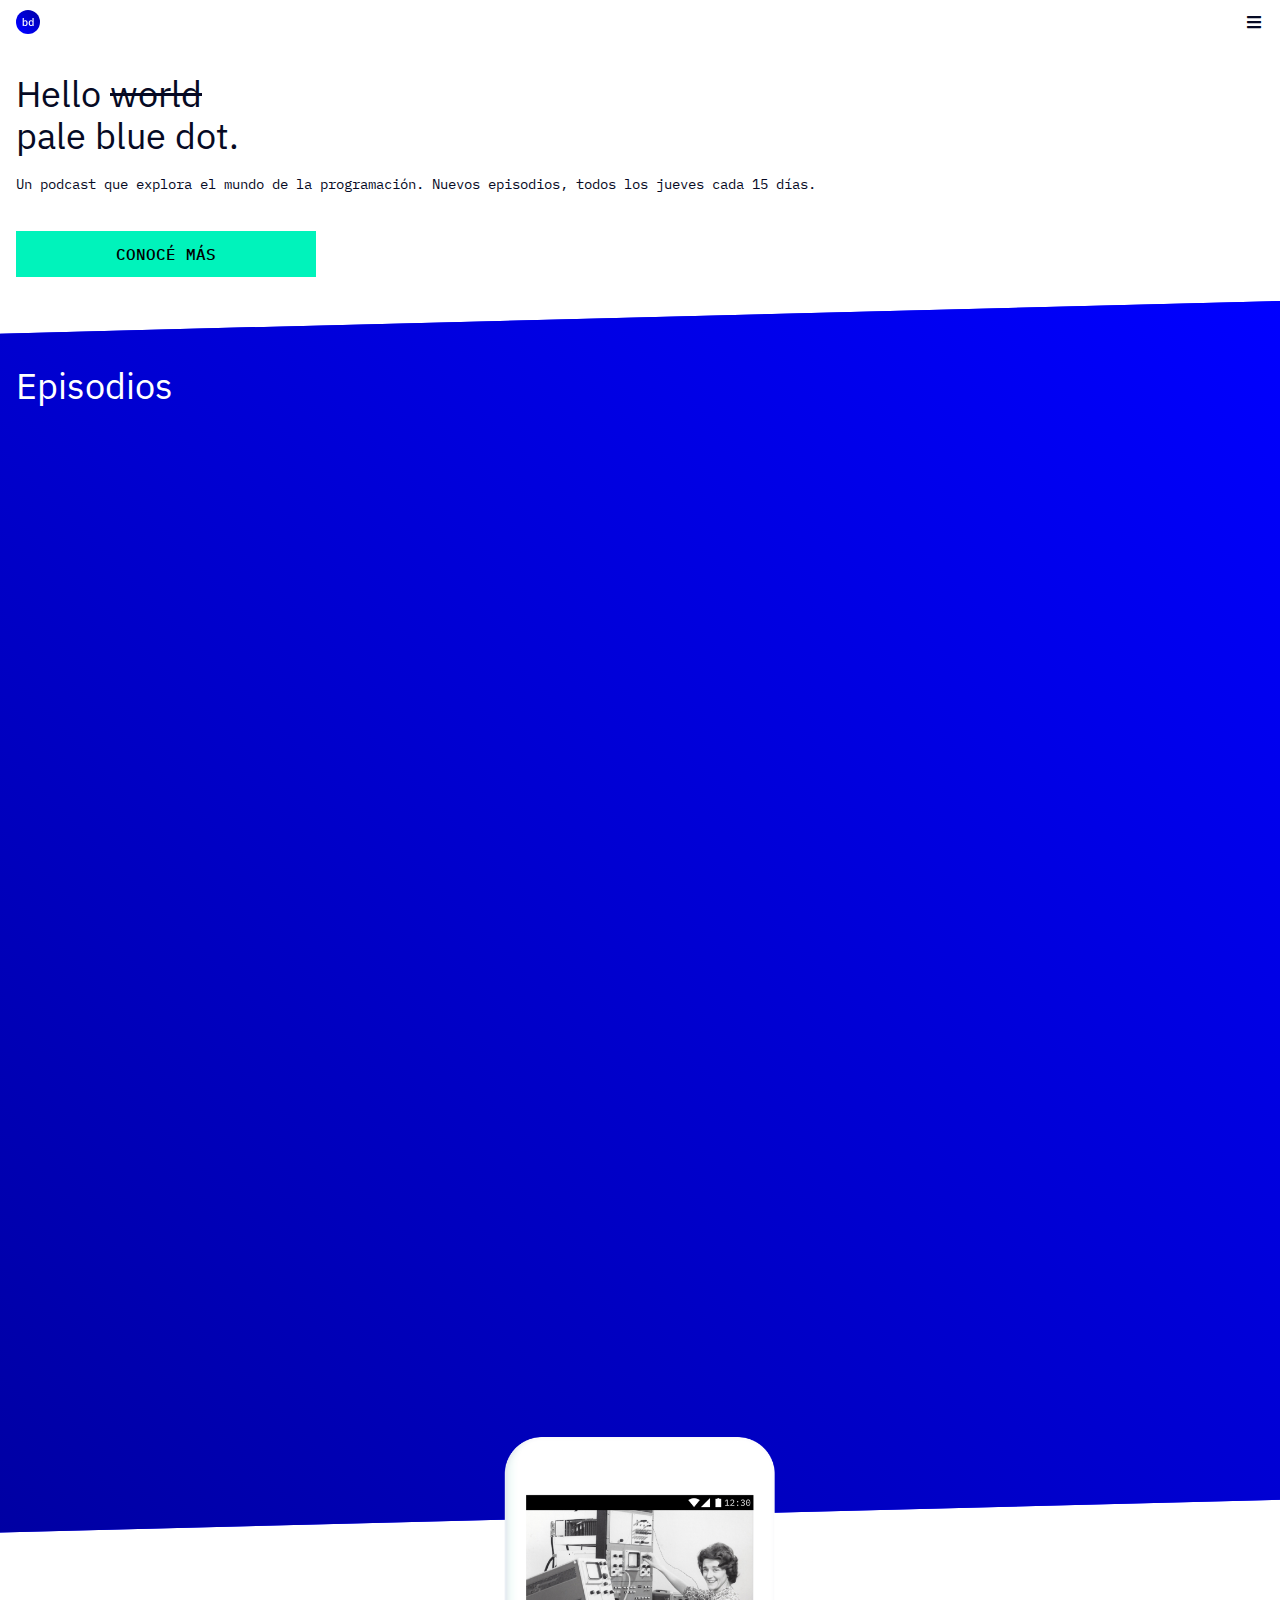
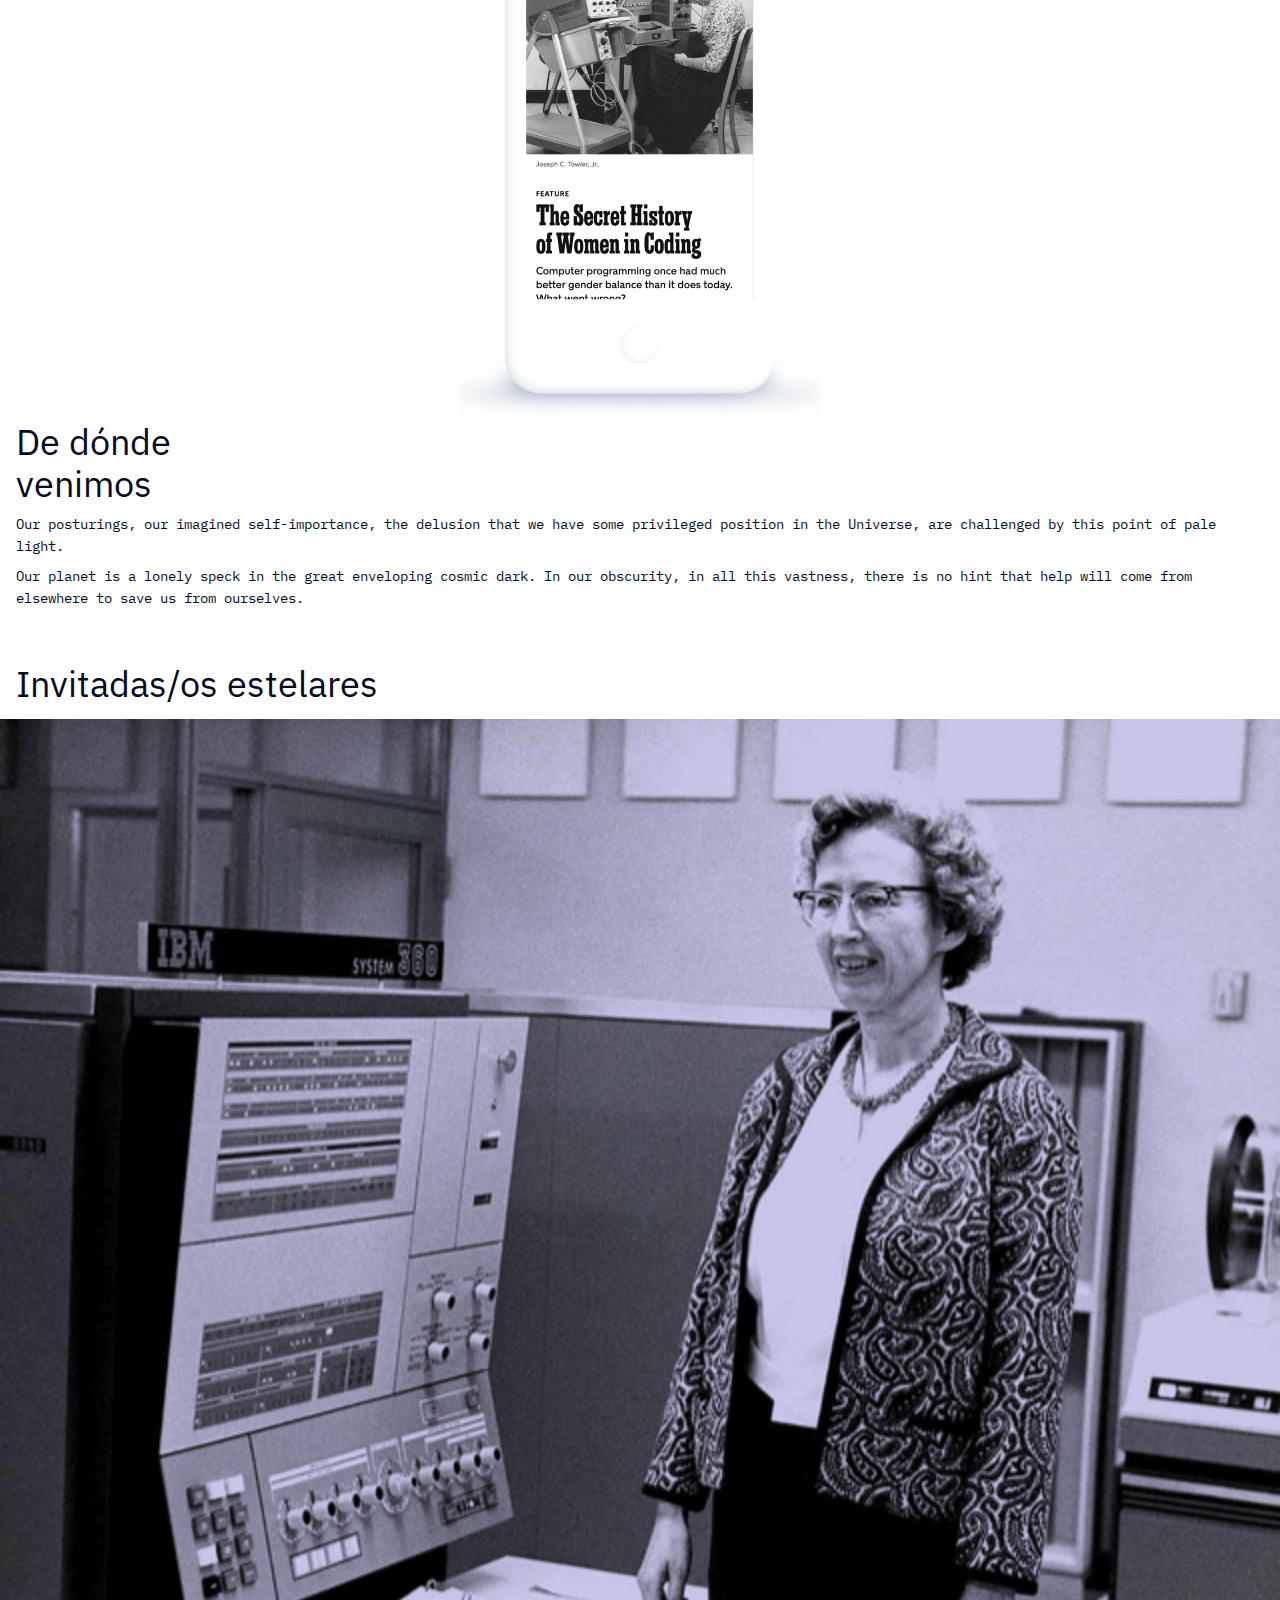
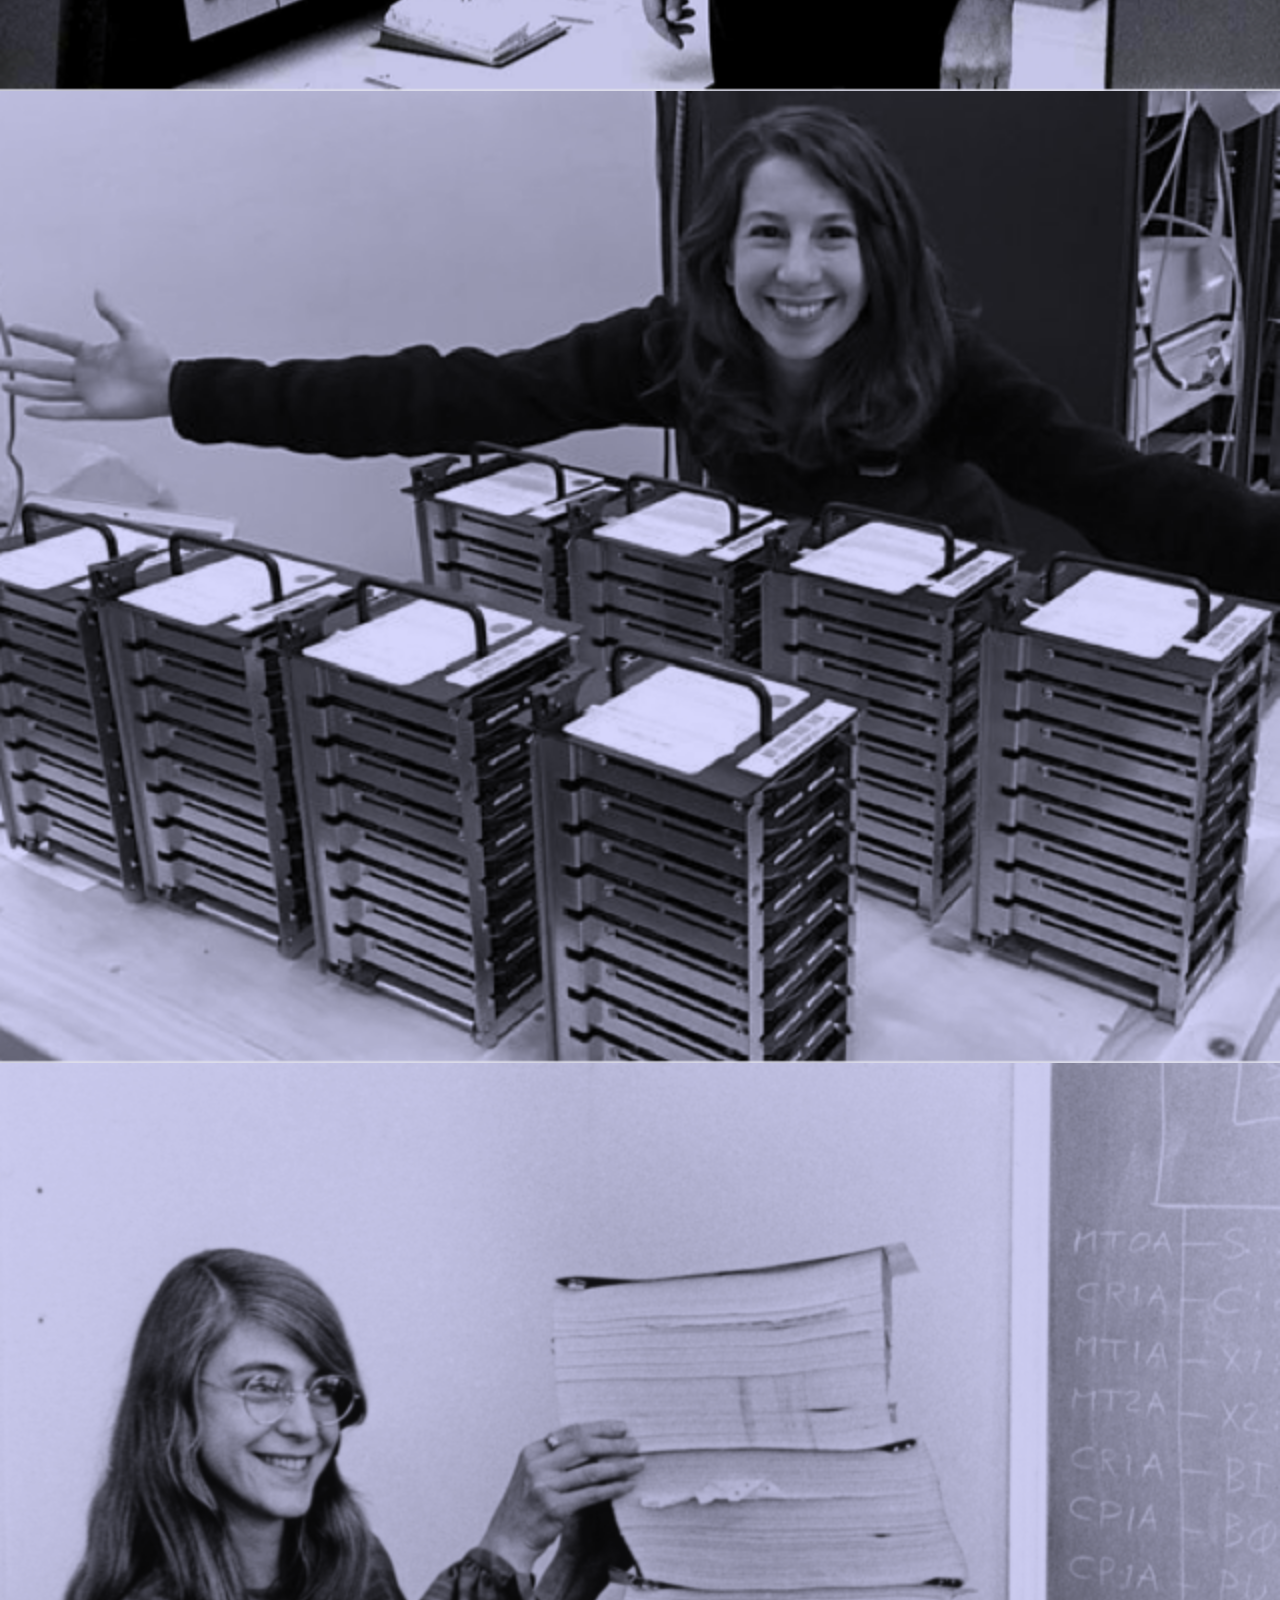
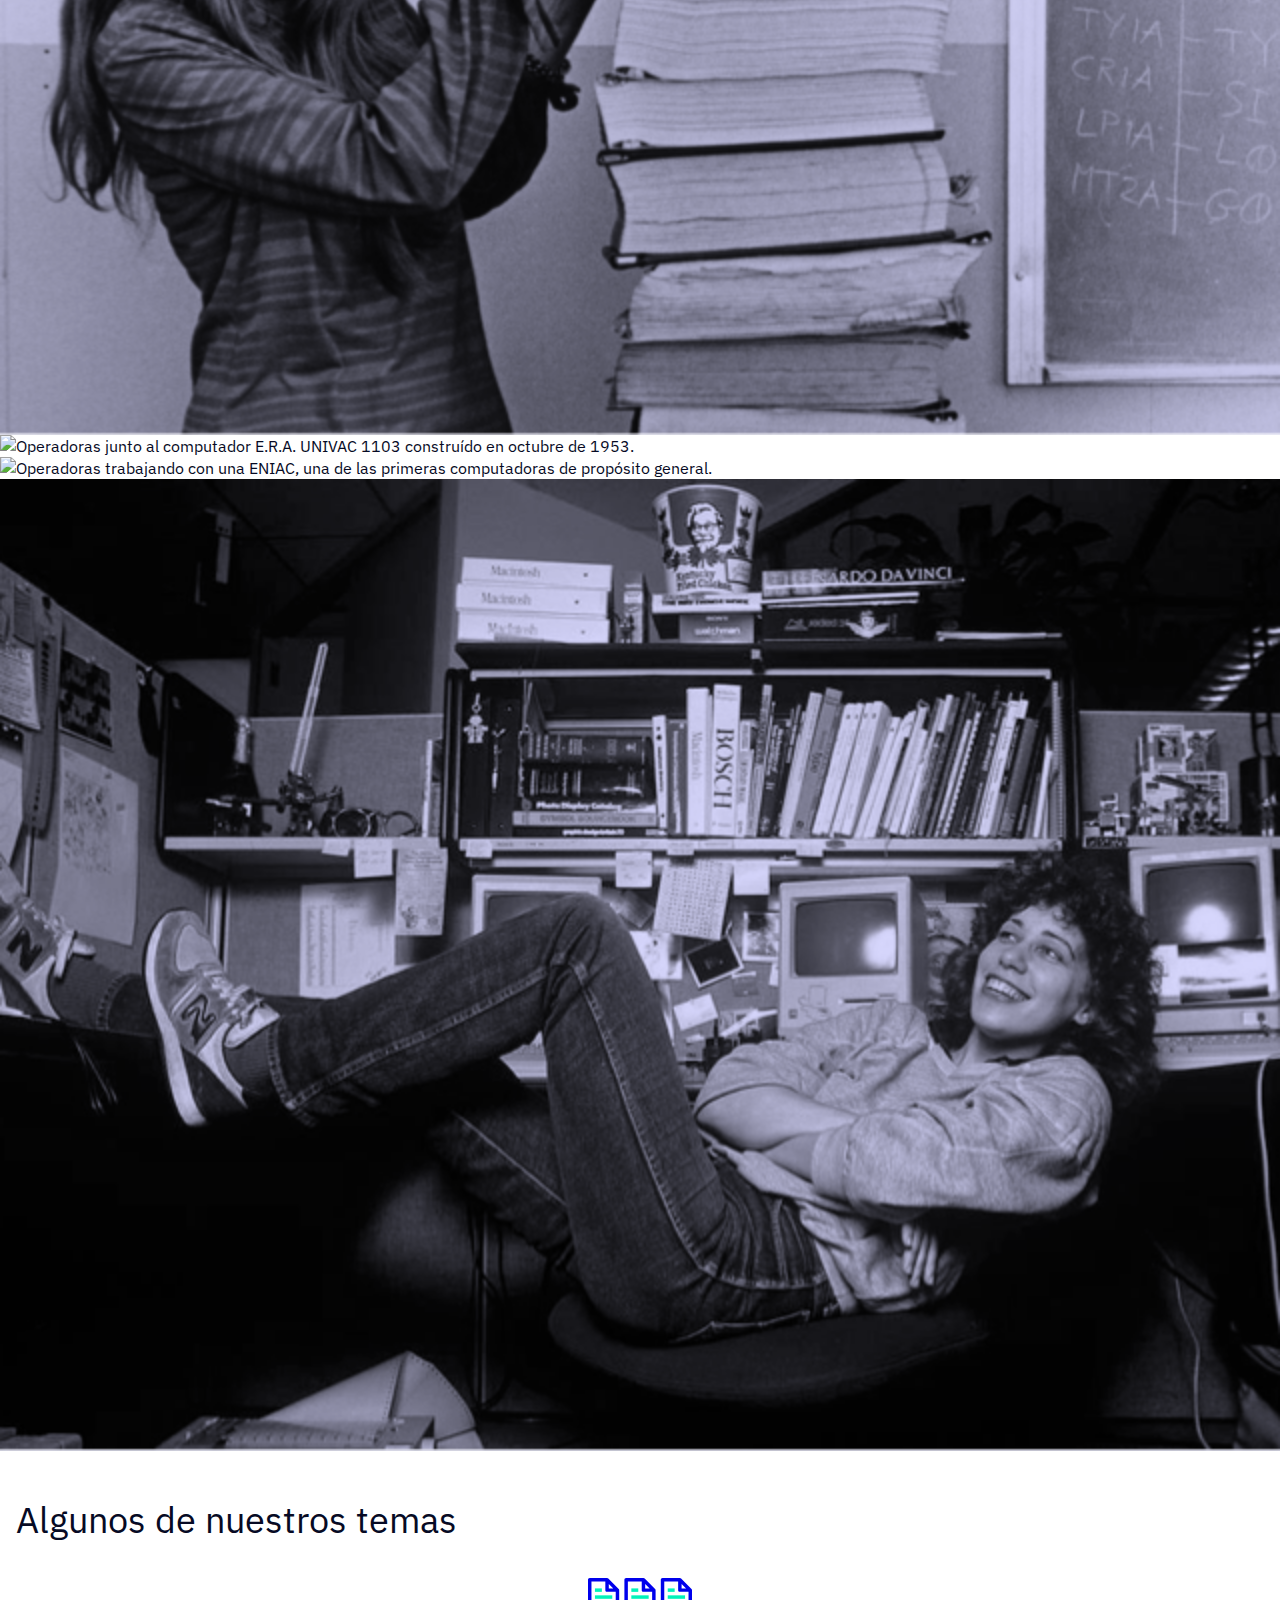
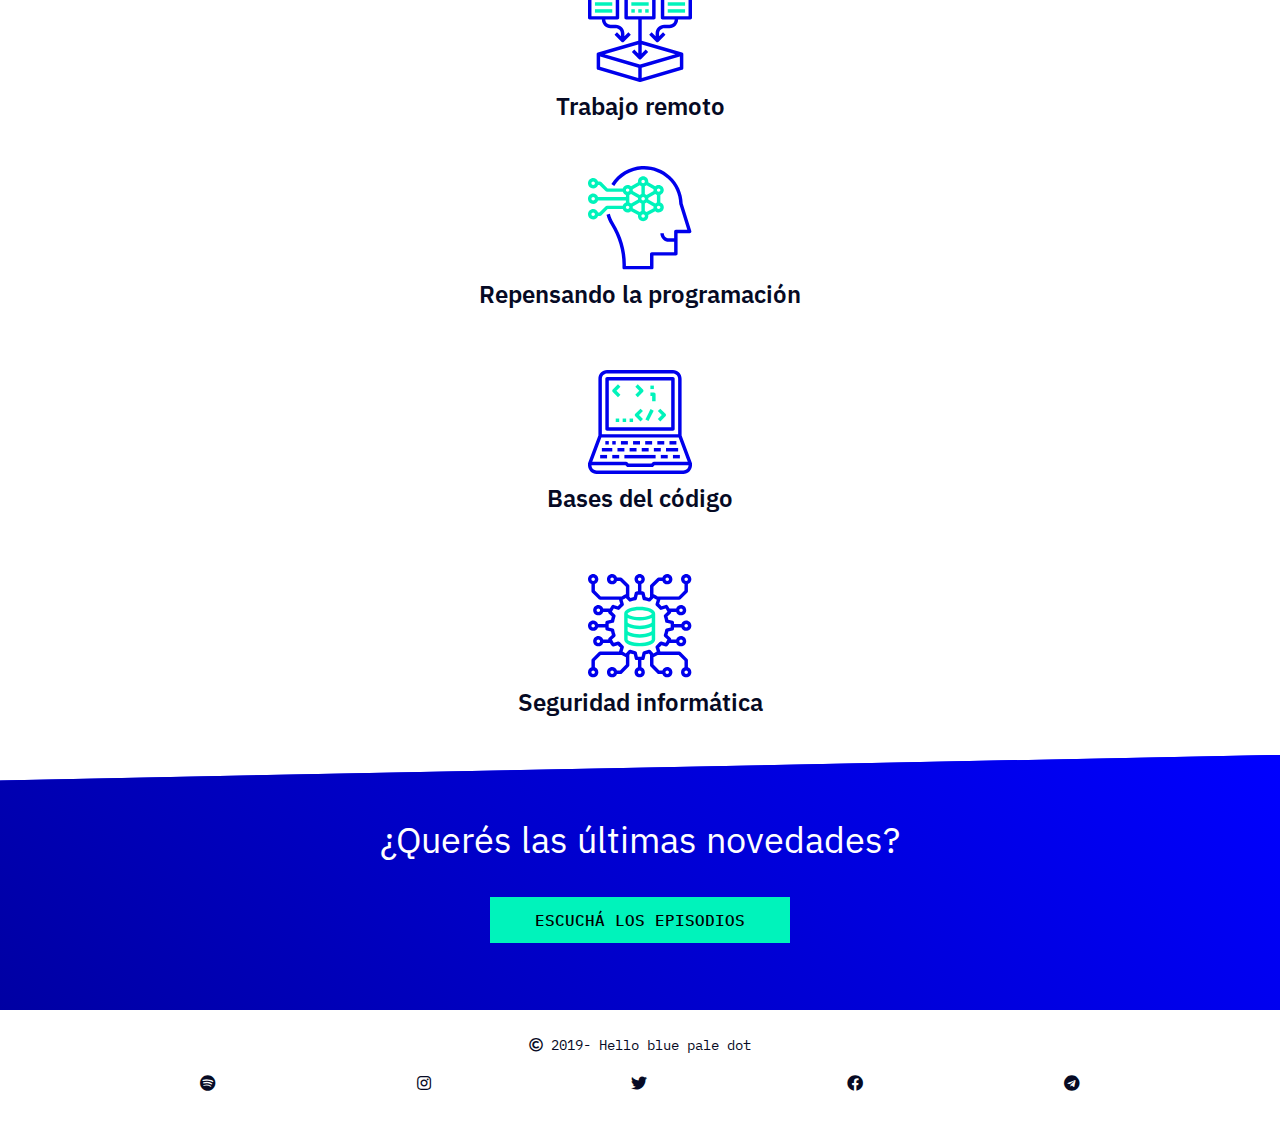
==== commit 48f530cf: "semantic html correction" ====
--- a/index.html
+++ b/index.html
@@ -140,38 +140,39 @@
             <section id="section-temas">
                 <h2>Algunos de nuestros temas</h2>
                 <div class="container-flex">
-                    <div class="container-theme">
+                    <figure>
                         <img
                             src="images/icon1.svg"
                             alt="Logo para el tópico 'trabajo remoto'."
                         />
-                        <p class="subject">Trabajo remoto</p>
-                    </div>
-                    <div class="container-theme">
+                        <figcaption>Trabajo remoto</figcaption>
+                    </figure>
+                    <figure>
                         <img
                             src="images/icon2.svg"
                             alt="Logo para el tópico 'repensando la programación'."
                         />
-                        <p class="subject">
+                        <figcaption>
                             Repensando <span>la programación</span>
-                        </p>
-                    </div>
-                    <div class="container-theme">
+                        </figcaption>
+                    </figure>
+                    <figure>
                         <img
                             src="images/icon3.svg"
                             alt="Logo para el tópico 'bases del código'."
                         />
-                        <p class="subject">Bases del código</p>
-                    </div>
-                    <div class="container-theme">
+                        <figcaption>Bases del código</figcaption>
+                    </figure>
+                    <figure>
                         <img
                             src="images/icon4.svg"
-                            alt="Logo para el tópico 'seguridad informática'."
-                        />
-                        <p class="subject">
+                            alt="Logo para el tópico
+                        'seguridad informática'."
+                        />
+                        <figcaption>
                             Seguridad <span>informática</span>
-                        </p>
-                    </div>
+                        </figcaption>
+                    </figure>
                 </div>
             </section>
             <section id="section-novedades">
--- a/styles/styles.css
+++ b/styles/styles.css
@@ -85,6 +85,13 @@
 p {
   /* Typhography */
   font-size: 0.875rem;
+}
+
+figcaption {
+  /* Typography */
+  font-size: 1.5rem;
+  font-weight: 600;
+  text-align: center;
 }
 
 /* Classes */
@@ -506,42 +513,54 @@
   margin-bottom: 1.5rem;
 }
 
-#section-temas .container-theme {
+#section-temas figure {
+  /* Layout*/
+  display: -webkit-box;
+  display: -ms-flexbox;
+  display: flex;
+  -webkit-box-orient: vertical;
+  -webkit-box-direction: normal;
+      -ms-flex-direction: column;
+          flex-direction: column;
+  -webkit-box-pack: justify;
+      -ms-flex-pack: justify;
+          justify-content: space-between;
+  -webkit-box-align: center;
+      -ms-flex-align: center;
+          align-items: center;
   /* Box Model */
   margin-bottom: 3.25rem;
   /* Typography */
   text-align: center;
 }
 
-#section-temas .container-theme:first-of-type {
+#section-temas figure:first-of-type {
   margin-bottom: 2.25rem;
 }
 
-#section-temas .container-theme:last-of-type {
+#section-temas figure:last-of-type {
   margin-bottom: 0;
 }
 
-#section-temas .container-theme img {
+#section-temas figure img {
   margin: 0.8125rem 0;
 }
 
-#section-temas .container-theme .subject {
-  /* Typography */
-  font-size: 1.5rem;
-  font-weight: 600;
-}
-
 /* Desktop */
 @media screen and (min-width: 90em) {
   #section-temas {
+    /* Layout */
+    -webkit-box-align: start;
+        -ms-flex-align: start;
+            align-items: start;
     /* Box Model */
     margin: 4rem 12.5rem 2.125rem 12.5rem;
   }
-  #section-temas .container-theme {
+  #section-temas figure {
     /* Box Model */
     margin-bottom: 0;
   }
-  #section-temas .container-theme:first-of-type {
+  #section-temas figure:first-of-type {
     margin-bottom: 0;
   }
   #section-temas span {
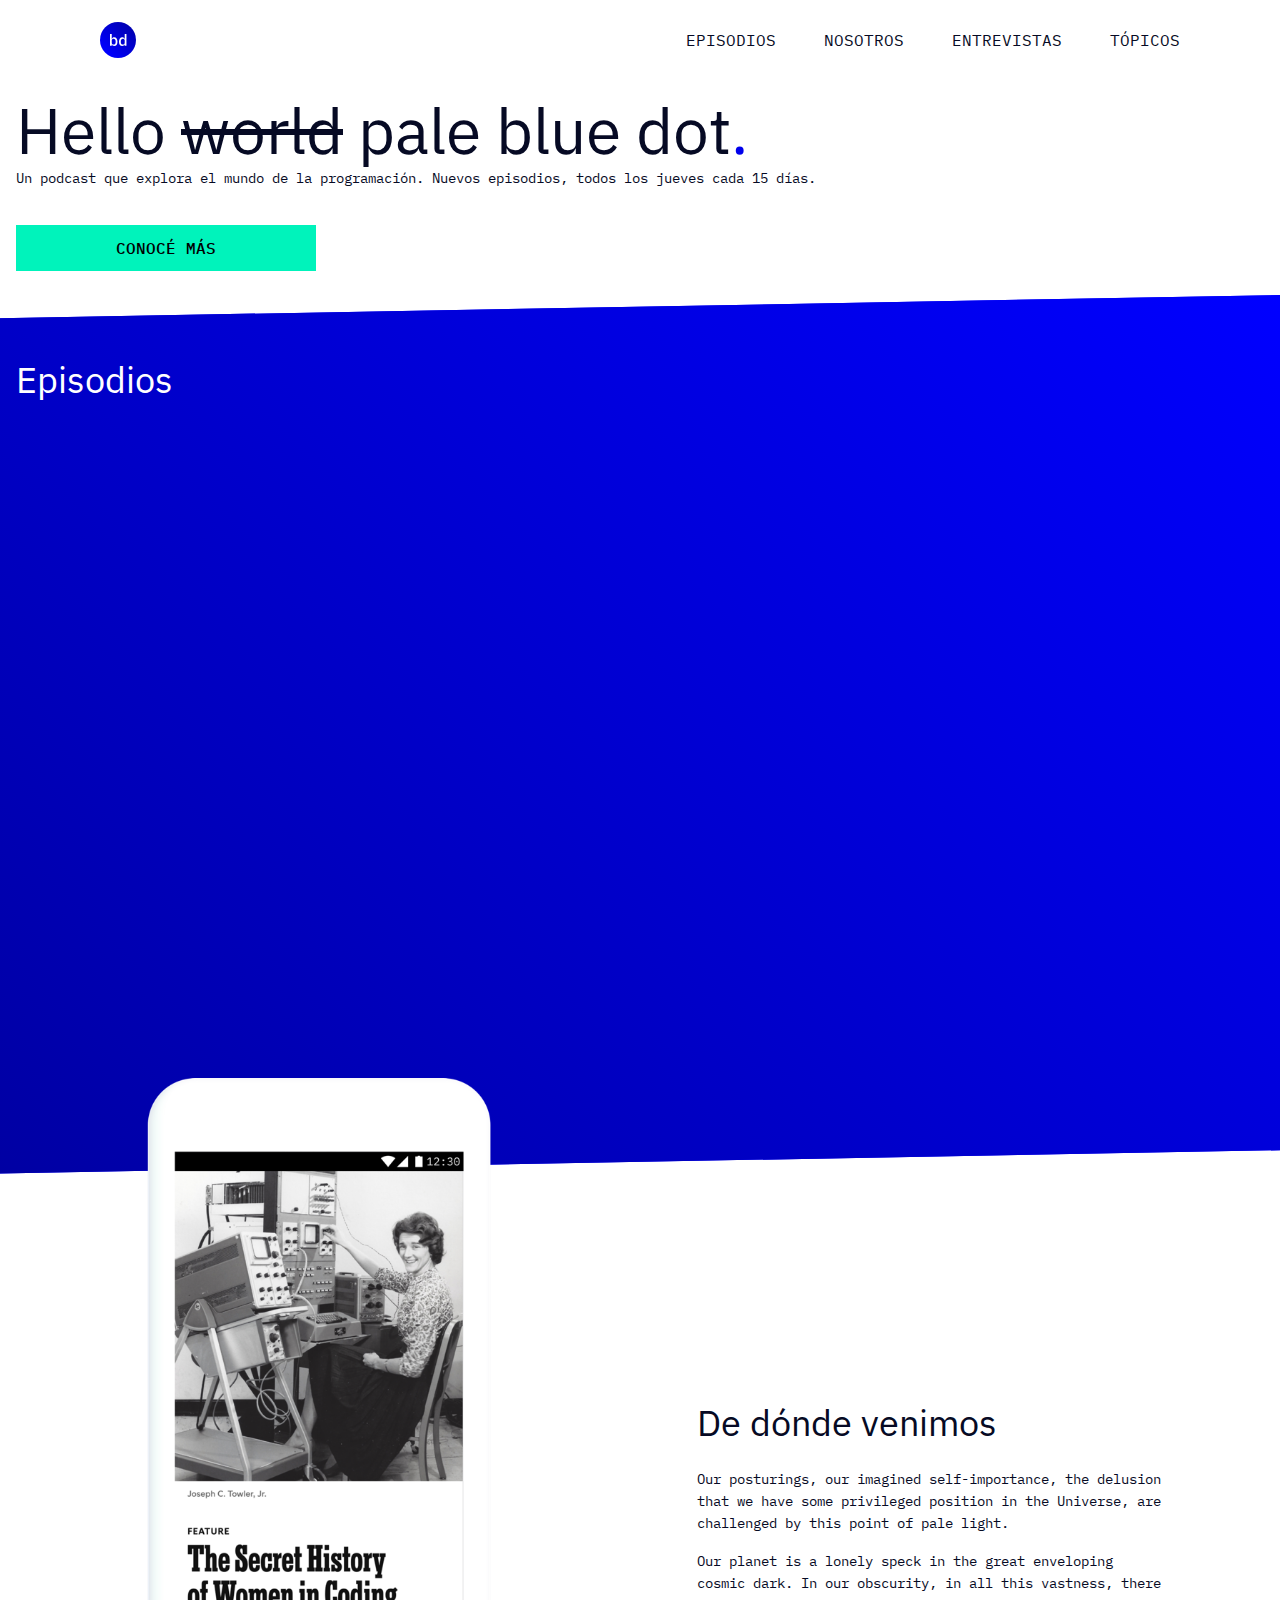
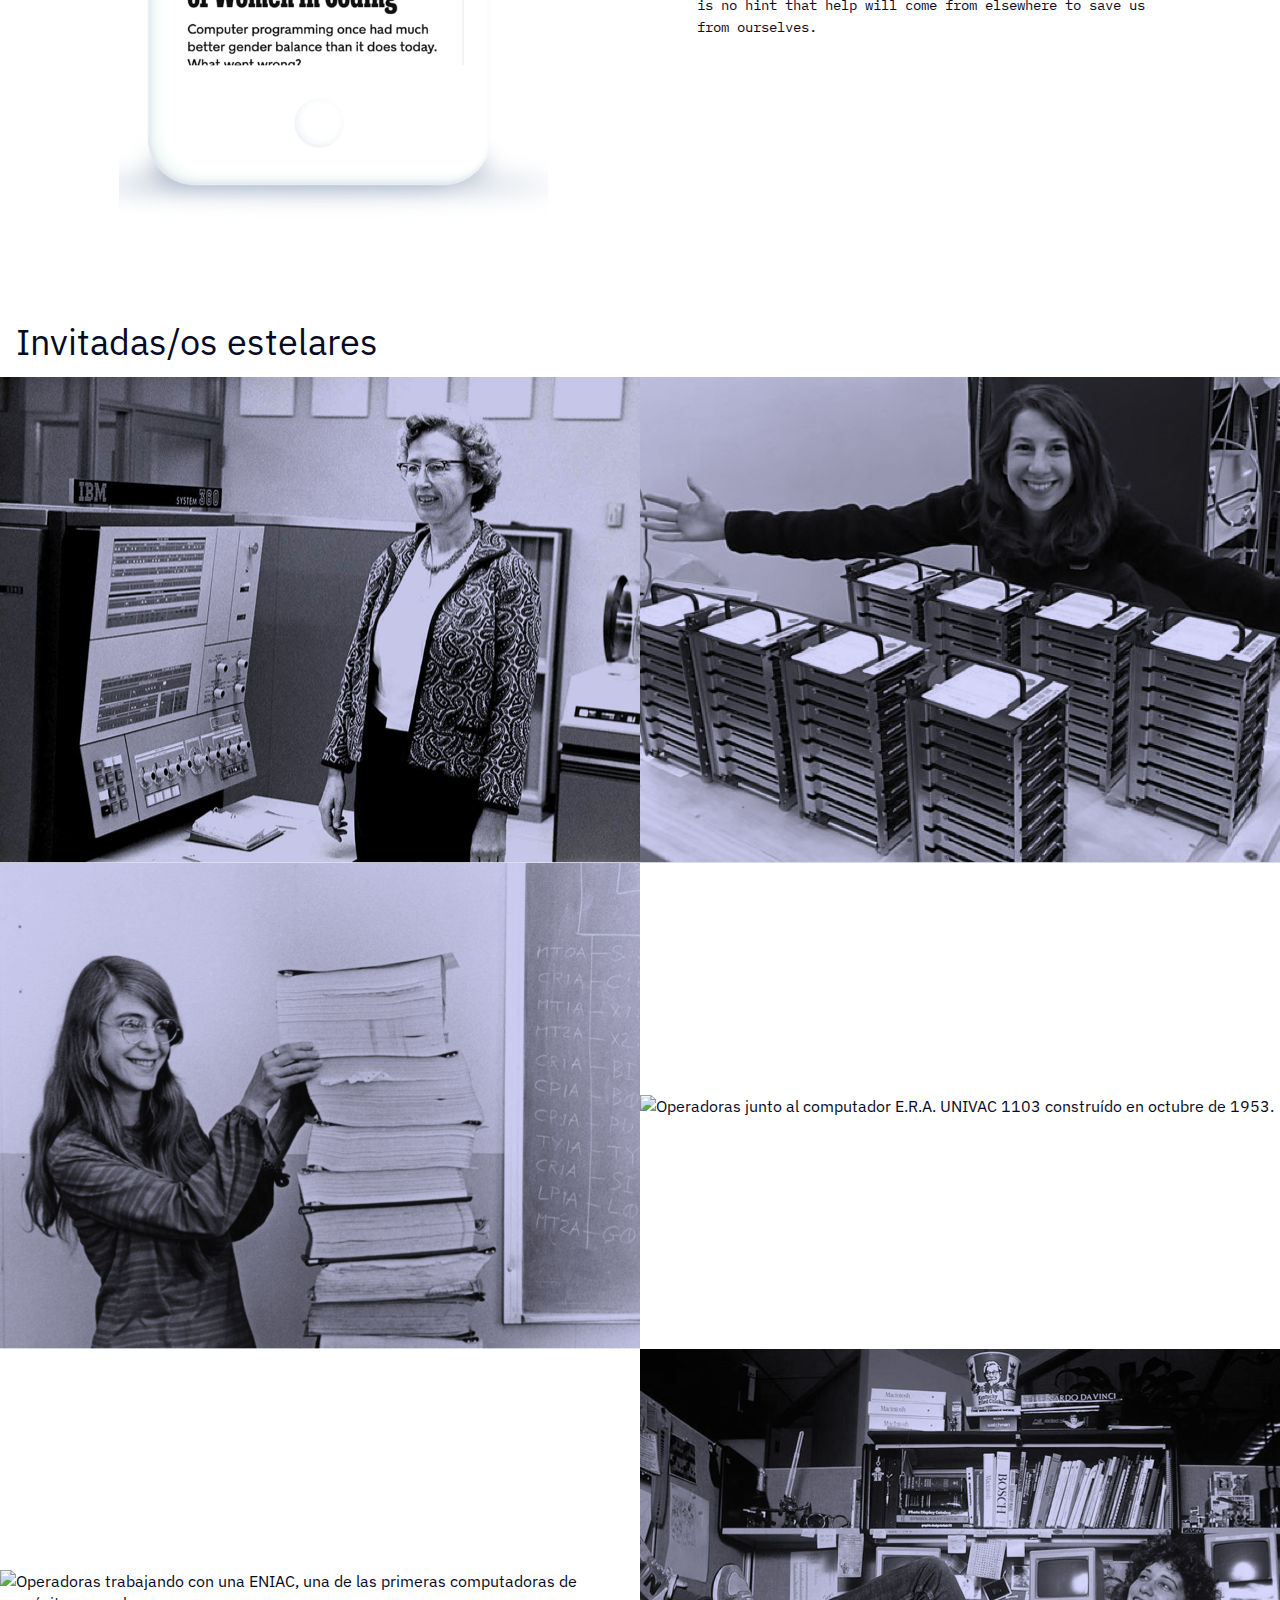
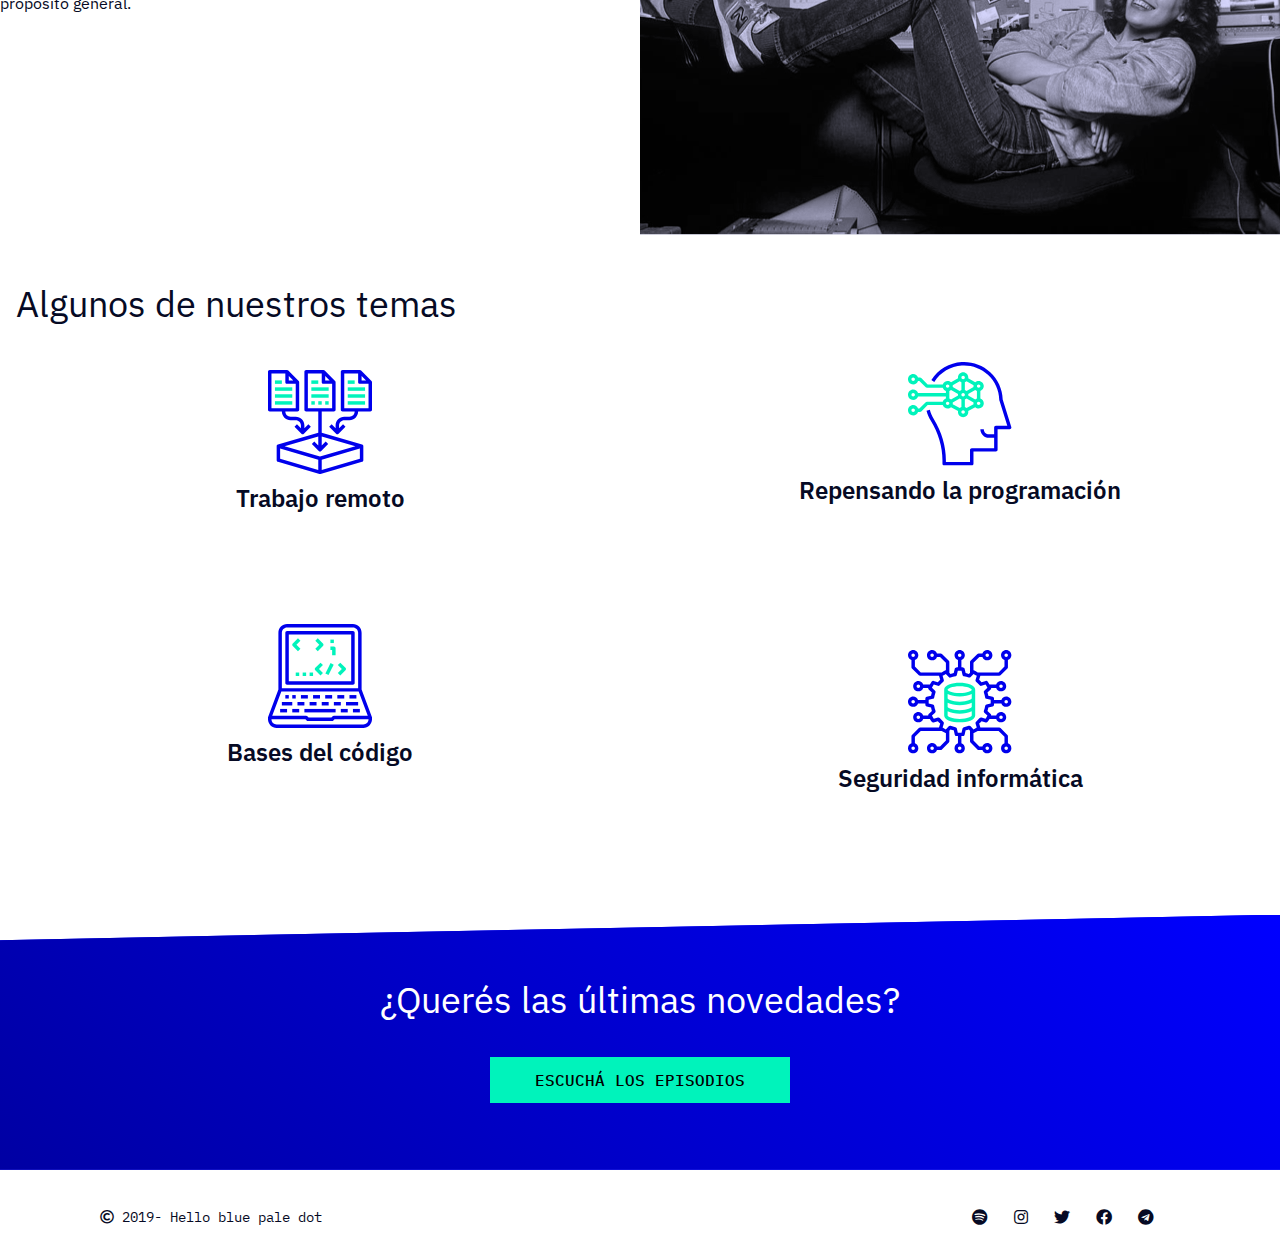
==== commit 359557af: "Styles completed" ====
--- a/index.html
+++ b/index.html
@@ -4,6 +4,7 @@
         <meta charset="UTF-8" />
         <meta name="viewport" content="width=device-width, initial-scale=1.0" />
         <title>Podcast Channel</title>
+        <link rel="shortcut icon" href="images/favicon.ico" />
         <link
             rel="stylesheet"
             href="https://use.fontawesome.com/releases/v5.15.1/css/all.css"
@@ -17,95 +18,124 @@
     </head>
 
     <body>
-        <header>
+        <header class="Header">
             <img
-                src="/images/logo.svg"
+                class="Header-imgLogo"
+                src="images/logo.svg"
                 alt="Logo del podcast."
-                id="logo-podcast"
             />
             <input
+                class="Header-checkbox"
                 type="checkbox"
                 name="checkbox"
-                class="checkbox"
                 id="checkbox"
             />
-            <label for="checkbox" class="bars"
-                ><i class="fas fa-bars"></i
+            <label class="Header-label Header-label--bars" for="checkbox"
+                ><i class="fas fa-bars isIdiomaticText"></i
             ></label>
-            <label for="checkbox" class="times"
-                ><i class="fas fa-times"></i
+            <label class="Header-label Header-label--times" for="checkbox"
+                ><i class="fas fa-times isIdiomaticText"></i
             ></label>
-            <nav class="mono">
-                <ul>
-                    <li>
-                        <a href="#section-episodios">Episodios</a>
-                    </li>
-                    <li>
-                        <a href="#section-venimos">Nosotros</a>
-                    </li>
-                    <li>
-                        <a href="#section-invitadas">Entrevistas</a>
-                    </li>
-                    <li>
-                        <a href="#section-temas">Tópicos</a>
+            <nav class="Header-nav isMono">
+                <ul class="Header-ul isFlex">
+                    <li class="Header-li">
+                        <a class="Header-a isLink" href="#section-episodios"
+                            >Episodios</a
+                        >
+                    </li>
+                    <li class="Header-li">
+                        <a class="Header-a isLink" href="#section-venimos"
+                            >Nosotros</a
+                        >
+                    </li>
+                    <li class="Header-li">
+                        <a class="Header-a isLink" href="#section-invitadas"
+                            >Entrevistas</a
+                        >
+                    </li>
+                    <li class="Header-li">
+                        <a class="Header-a isLink" href="#section-temas"
+                            >Tópicos</a
+                        >
                     </li>
                 </ul>
             </nav>
         </header>
+
         <main>
-            <section id="intro">
-                <h1>
-                    Hello <span class="strikethrough">world</span
-                    ><br class="title" />
-                    pale blue dot<span class="dot">.</span>
+            <section class="SectionIntro" id="intro">
+                <h1 class="isTitle">
+                    <span class="SectionIntro-span--title isNewLine"
+                        >Hello <span class="isStrikethrough">world</span></span
+                    >
+                    pale blue dot<span class="isBlue">.</span>
                 </h1>
-                <p class="mono mobile">
+                <p class="SectionIntro-p SectionIntro-p--mobile isMono isText">
                     Un podcast que explora el mundo de la programación. Nuevos
                     episodios, todos los jueves cada 15 días.
                 </p>
-                <p class="mono desktop">
-                    El portal de podcasts que explora el mundo de la
-                    programación y<br />la tecnología. Nuevos episodios, todos
-                    los jueves cada 15 días.
+                <p class="SectionIntro-p SectionIntro-p--desktop isMono isText">
+                    <span class="isNewLine"
+                        >El portal de podcasts que explora el mundo de la
+                        programación y</span
+                    >
+                    la tecnología. Nuevos episodios, todos los jueves cada 15
+                    días.
                 </p>
-                <button class="mono">Conocé más</button>
-            </section>
-            <section id="section-episodios">
-                <h2 class="light-font">Episodios</h2>
-                <div class="container-flex container-iframes">
-                    <iframe
+                <button class="isButton isMono">Conocé más</button>
+            </section>
+
+            <section class="SectionEpisodios" id="section-episodios">
+                <h2 class="SectionEpisodios-h2 isSubtitle isLightFont">
+                    Episodios
+                </h2>
+                <div class="isFlex SectionEpisodios-iFramesContainer">
+                    <iframe
+                        class="SectionEpisodios-iframe"
                         src="https://open.spotify.com/embed-podcast/episode/7AZZy2nJ4R9ZndHW0h2yxt"
                         allow="encrypted-media"
                     ></iframe>
                     <iframe
+                        class="SectionEpisodios-iframe"
                         src="https://open.spotify.com/embed-podcast/episode/1ezdL2ivAGLwSE6Xbssxqt"
                         allow="encrypted-media"
                     ></iframe>
                     <iframe
+                        class="SectionEpisodios-iframe"
                         src="https://open.spotify.com/embed-podcast/episode/3cWta1iiQSfvrdHaCbLkSD"
                         allow="encrypted-media"
                     ></iframe>
                     <iframe
+                        class="SectionEpisodios-iframe"
                         src="https://open.spotify.com/embed/episode/31VyAQAwBiKoHVoYUCEzjQ"
                         allow="encrypted-media"
                     ></iframe>
                 </div>
             </section>
-            <section id="section-venimos" class="container-flex">
-                <img
-                    src="images/phone.png"
-                    alt="Pantalla móvil de un celular donde
+
+            <section class="SectionVenimos isFlex" id="section-venimos">
+                <figure class="SectionVenimos-imgWrapper">
+                    <img
+                        class="SectionVenimos-img"
+                        src="images/phone.png"
+                        alt="Pantalla móvil de un celular donde
                 se observa una noticia periodística de la historia de las
                 mujeres en el mundo de la programación."
-                />
-                <div class="container-text">
-                    <h2><span>De dónde</span> venimos</h2>
-                    <p class="mono">
+                    />
+                </figure>
+                <div class="SectionVenimos-textContainer">
+                    <h2 class="SectionVenimos-h2 isSubtitle">
+                        <span class="SectionVenimos-span isNewLine"
+                            >De dónde</span
+                        >
+                        venimos
+                    </h2>
+                    <p class="SectionVenimos-p isMono isText">
                         Our posturings, our imagined self-importance, the
                         delusion that we have some privileged position in the
                         Universe, are challenged by this point of pale light.
                     </p>
-                    <p class="mono">
+                    <p class="SectionVenimos-p isMono isText">
                         Our planet is a lonely speck in the great enveloping
                         cosmic dark. In our obscurity, in all this vastness,
                         there is no hint that help will come from elsewhere to
@@ -113,92 +143,122 @@
                     </p>
                 </div>
             </section>
-            <section id="section-invitadas">
-                <h2>Invitadas&#47;os estelares</h2>
-                <div class="container-flex container-imgs">
+
+            <section class="SectionInvitadas" id="section-invitadas">
+                <h2 class="SectionInvitadas-h2 isSubtitle">
+                    Invitadas&#47;os estelares
+                </h2>
+                <div class="isFlex SectionInvitadas-imgContainer">
                     <img
+                        class="SectionInvitadas-img"
                         src="images/grace-hopper.png"
                         alt="Foto de Grace Hopper, científica de la computación y militar estadounidense que desarrolló el primer compilador para un lenguaje de programación."
                     /><img
+                        class="SectionInvitadas-img"
                         src="images/Katie-Bouman.png"
                         alt="Foto de Katie Bouman, científica de la computación estadounidense que investiga sistemas para formación de imágenes por ordenador."
                     /><img
+                        class="SectionInvitadas-img"
                         src="images/Margaret_Hamilton.png"
                         alt="Foto de Margaret Hamilton, científica computacional, matemática e ingeniera de Software y ex directora del MIT."
                     /><img
+                        class="SectionInvitadas-img"
                         src="images/An_E.R.A.Univac_1103_computer_in_the_1950s.png"
                         alt="Operadoras junto al computador E.R.A. UNIVAC 1103 construído en octubre de 1953."
                     /><img
+                        class="SectionInvitadas-img"
                         src="images/Computer_operators_with_an_Eniac_—_the_world’s_first_programmable_general-purpose_computer.png"
                         alt="Operadoras trabajando con una ENIAC, una de las primeras computadoras de propósito general."
                     /><img
+                        class="SectionInvitadas-img"
                         src="images/susan-kare.png"
                         alt="Foto de Susan Kare, artista y diseñadora gráfica estadounidense creadora de la iconografía de Apple Macintosh."
                     />
                 </div>
             </section>
-            <section id="section-temas">
-                <h2>Algunos de nuestros temas</h2>
-                <div class="container-flex">
-                    <figure>
-                        <img
+
+            <section class="SectionTemas" id="section-temas">
+                <h2 class="SectionTemas-h2 isSubtitle">
+                    Algunos de nuestros temas
+                </h2>
+                <div class="isFlex SectionTemas-figureContainer">
+                    <figure class="SectionTemas-figure">
+                        <img
+                            class="SectionTemas-img"
                             src="images/icon1.svg"
                             alt="Logo para el tópico 'trabajo remoto'."
                         />
-                        <figcaption>Trabajo remoto</figcaption>
-                    </figure>
-                    <figure>
-                        <img
+                        <figcaption class="SectionTemas-figcaption">
+                            Trabajo remoto
+                        </figcaption>
+                    </figure>
+                    <figure class="SectionTemas-figure">
+                        <img
+                            class="SectionTemas-img"
                             src="images/icon2.svg"
                             alt="Logo para el tópico 'repensando la programación'."
                         />
-                        <figcaption>
-                            Repensando <span>la programación</span>
-                        </figcaption>
-                    </figure>
-                    <figure>
-                        <img
+                        <figcaption class="SectionTemas-figcaption">
+                            Repensando la programación
+                        </figcaption>
+                    </figure>
+                    <figure class="SectionTemas-figure">
+                        <img
+                            class="SectionTemas-img"
                             src="images/icon3.svg"
                             alt="Logo para el tópico 'bases del código'."
                         />
-                        <figcaption>Bases del código</figcaption>
-                    </figure>
-                    <figure>
-                        <img
+                        <figcaption class="SectionTemas-figcaption">
+                            Bases del código
+                        </figcaption>
+                    </figure>
+                    <figure class="SectionTemas-figure">
+                        <img
+                            class="SectionTemas-img"
                             src="images/icon4.svg"
                             alt="Logo para el tópico
                         'seguridad informática'."
                         />
-                        <figcaption>
-                            Seguridad <span>informática</span>
-                        </figcaption>
-                    </figure>
-                </div>
-            </section>
-            <section id="section-novedades">
-                <h2 class="light-font">¿Querés las últimas novedades?</h2>
-                <button class="mono">Escuchá los episodios</button>
+                        <figcaption class="SectionTemas-figcaption">
+                            Seguridad informática
+                        </figcaption>
+                    </figure>
+                </div>
+            </section>
+
+            <section class="SectionNovedades" id="section-novedades">
+                <h2 class="SectionNovedades-h2 isSubtitle isLightFont">
+                    ¿Querés las últimas novedades?
+                </h2>
+                <button class="SectionNovedades-btn isButton isMono">
+                    Escuchá los episodios
+                </button>
             </section>
         </main>
-        <footer>
-            <p class="mono">
-                <i class="far fa-copyright"></i> 2019- Hello blue pale dot
+
+        <footer class="Footer">
+            <p class="Footer-p isMono isText">
+                <i class="far fa-copyright isIdiomaticText"></i> 2019- Hello
+                blue pale dot
             </p>
-            <div class="container-social">
-                <a href="https://spotify.com/" target="_blank"
-                    ><i class="fab fa-spotify"></i
-                ></a>
-                <a href="https://instagram.com/" target="_blank"
-                    ><i class="fab fa-instagram"></i
-                ></a>
-                <a href="https://twitter.com/" target="_blank"
-                    ><i class="fab fa-twitter"></i
-                ></a>
-                <a href="https://facebook.com/" target="_blank"
-                    ><i class="fab fa-facebook"></i
-                ></a>
-                <a href="https://web.telegram.org/" target="_blank"
-                    ><i class="fab fa-telegram"></i
+            <div class="Footer-aContainer">
+                <a class="isLink" href="https://spotify.com/" target="_blank"
+                    ><i class="fab fa-spotify isIdiomaticText"></i
+                ></a>
+                <a class="isLink" href="https://instagram.com/" target="_blank"
+                    ><i class="fab fa-instagram isIdiomaticText"></i
+                ></a>
+                <a class="isLink" href="https://twitter.com/" target="_blank"
+                    ><i class="fab fa-twitter isIdiomaticText"></i
+                ></a>
+                <a class="isLink" href="https://facebook.com/" target="_blank"
+                    ><i class="fab fa-facebook isIdiomaticText"></i
+                ></a>
+                <a
+                    class="isLink"
+                    href="https://web.telegram.org/"
+                    target="_blank"
+                    ><i class="fab fa-telegram isIdiomaticText"></i
                 ></a>
             </div>
         </footer>
--- a/styles/styles.css
+++ b/styles/styles.css
@@ -1,15 +1,5 @@
-/* Fonts */
-/* Colors*/
-/* Breakpoints */
-/* 320px (mobile devices) */
-/* 480px (iPads, tablets) */
-/* 768px (small screens, laptops) */
-/* 1024px (large screens, desktops) */
-/* 1440px (extra large screens, TVs) */
-/* E.g. :@media screen and (max-width: $breakpoint-m) */
 /* Cleaning some default styles */
 * {
-  /* Box Model */
   border: 0;
   -webkit-box-sizing: border-box;
           box-sizing: border-box;
@@ -17,86 +7,38 @@
   padding: 0;
 }
 
-/* General Settings */
+/* General settings */
 html {
-  /* Box Model */
   max-width: 100%;
-  /* Typhography */
   font-size: 16px;
-  /* 1em = 16px */
+  /* 1 rem = 16px */
 }
 
 body {
-  /* Typhography */
   color: #060a24;
   font-family: "IBM Plex Sans", sans-serif;
   line-height: 1.375rem;
   letter-spacing: 0;
 }
 
-h1 {
-  /* Box Model */
-  margin-bottom: 1rem;
-  width: 100%;
-  /* Typography */
-  font-size: 2.25rem;
-  font-weight: 400;
-  line-height: 2.625rem;
-}
-
-h2 {
-  /* Box Model */
-  margin-left: 1rem;
-  /* Typhography */
-  font-size: 2.25rem;
-  font-weight: 400;
-  line-height: 2.625rem;
-}
-
-a {
-  /* Typhography */
-  text-decoration: none;
-}
-
-button {
-  /* Box Model */
+/* Utilities */
+.isButton {
   width: 100%;
   max-width: 18.75rem;
   padding: 0.8125rem 0;
-  /* Visual Properties */
   background-color: #00f3bb;
   white-space: nowrap;
-  /* Typography */
   font-size: 1rem;
   font-weight: 500;
   text-transform: uppercase;
   text-align: center;
 }
 
-button:hover {
+.isButton:hover {
   cursor: pointer;
 }
 
-i {
-  /* Typhography */
-  color: #060a24;
-}
-
-p {
-  /* Typhography */
-  font-size: 0.875rem;
-}
-
-figcaption {
-  /* Typography */
-  font-size: 1.5rem;
-  font-weight: 600;
-  text-align: center;
-}
-
-/* Classes */
-.container-flex {
-  /* Layout */
+.isFlex {
   display: -webkit-box;
   display: -ms-flexbox;
   display: flex;
@@ -112,39 +54,70 @@
           align-items: center;
 }
 
-.mono {
-  /* Typhography */
+.isIdiomaticText {
+  color: #060a24;
+}
+
+.isLink {
+  text-decoration: none;
+}
+
+.isMono {
   font-family: "IBM Plex Mono", monospace;
 }
 
-.light-font {
-  /* Typhography */
+.isNewLine {
+  display: block;
+}
+
+.isText {
+  font-size: 0.875rem;
+}
+
+.isTitle {
+  margin-bottom: 1rem;
+  width: 100%;
+  font-size: 2.25rem;
+  font-weight: 400;
+  line-height: 2.625rem;
+}
+
+.isStrikethrough {
+  text-decoration: line-through;
+}
+
+.isSubtitle {
+  margin-left: 1rem;
+  font-size: 2.25rem;
+  font-weight: 400;
+  line-height: 2.625rem;
+}
+
+.isLightFont {
   color: #ffffff;
 }
 
-/* Desktop */
-@media screen and (min-width: 90em) {
-  h2 {
-    /* Typhography */
-    font-size: 3rem;
-  }
-  p {
-    /* Typhography */
-    font-size: 1rem;
-    line-height: 1.5rem;
-  }
-  button {
-    /* Typhography */
+/* Responsive */
+@media screen and (min-width: 64rem) {
+  .isBlue {
+    color: #0000ec;
+  }
+  .isTitle {
+    font-size: 4rem;
+    font-weight: 400;
+  }
+}
+
+@media screen and (min-width: 90rem) {
+  .isButton {
     font-size: 1.25rem;
     line-height: 1.5rem;
-    /* Visual Properties */
-  }
-  button:hover {
+  }
+  .isButton:hover {
     color: #ffffff;
     background-image: linear-gradient(225deg, #0000fe 0%, #00f0b8 100%);
   }
-  .container-flex {
-    /* Layout */
+  .isFlex {
     -webkit-box-orient: horizontal;
     -webkit-box-direction: normal;
         -ms-flex-direction: row;
@@ -152,12 +125,16 @@
     -ms-flex-wrap: wrap;
         flex-wrap: wrap;
   }
-}
-
-header {
-  /* Box Model */
-  width: 100%;
-  /* Layout */
+  .isText {
+    font-size: 1rem;
+    line-height: 1.5rem;
+  }
+  .isSubtitle {
+    font-size: 3rem;
+  }
+}
+
+.Header {
   display: -webkit-box;
   display: -ms-flexbox;
   display: flex;
@@ -167,43 +144,322 @@
   -webkit-box-align: center;
       -ms-flex-align: center;
           align-items: center;
-  /* Box Model */
+  width: 100%;
   padding: 0.625rem 1.1875rem 0.625rem 1rem;
-  /* 10px 19px 10px 16px */
   /* Burger menu functionality */
-}
-
-header .checkbox {
-  /* Layout */
+  /* Responsive */
+}
+
+.Header input[type="checkbox"]:checked ~ .Header-label--bars {
+  opacity: 0%;
+}
+
+.Header input[type="checkbox"]:checked ~ .Header-label--times {
+  opacity: 100%;
+}
+
+.Header input[type="checkbox"]:checked ~ .Header-nav {
+  visibility: visible;
+}
+
+.Header-checkbox {
   position: absolute;
-  /* Visual Properties */
   opacity: 0;
 }
 
-header .times {
-  /* Layout */
+.Header-label--times {
   position: absolute;
   top: 0.7rem;
   right: 1.3rem;
-  /* Visual Properties */
   opacity: 0;
 }
 
-header nav {
-  /* Layout */
+.Header-nav {
   display: inline-block;
   position: absolute;
   top: 2.75rem;
   left: 0;
-  /* Box Model */
   padding: 1rem 0 0 1rem;
   width: 100%;
-  /* Visual Properties */
   background-color: #0000ff;
   visibility: hidden;
 }
 
-header nav ul {
+.Header-ul {
+  -webkit-box-align: start;
+      -ms-flex-align: start;
+          align-items: flex-start;
+  list-style-type: none;
+}
+
+.Header-li {
+  padding-bottom: 1.5rem;
+}
+
+.Header-a {
+  color: #ffffff;
+  text-transform: uppercase;
+  line-height: 1.75rem;
+}
+
+.Header-a:hover {
+  color: #00f3bb;
+  text-decoration: line-through;
+  cursor: pointer;
+  font-weight: 500;
+}
+
+.Header-a:active {
+  color: rgba(6, 10, 36, 0.56);
+}
+
+@media screen and (min-width: 64rem) {
+  .Header {
+    padding: 0 6.25rem;
+  }
+  .Header-imgLogo {
+    width: 2.25rem;
+    margin: 1.375rem 0;
+  }
+  .Header-checkbox, .Header-label {
+    display: none;
+  }
+  .Header-nav {
+    position: static;
+    width: -webkit-fit-content;
+    width: -moz-fit-content;
+    width: fit-content;
+    margin: 1.625rem 0;
+    padding: 0;
+    visibility: visible;
+    background-color: #ffffff;
+  }
+  .Header-ul {
+    -webkit-box-orient: horizontal;
+    -webkit-box-direction: normal;
+        -ms-flex-direction: row;
+            flex-direction: row;
+    -webkit-box-pack: justify;
+        -ms-flex-pack: justify;
+            justify-content: space-between;
+  }
+  .Header-li {
+    padding: 0;
+    margin-left: 3rem;
+  }
+  .Header-li:first-of-type {
+    margin-left: 0;
+  }
+  .Header-a {
+    color: #060a24;
+  }
+}
+
+.SectionIntro {
+  margin: 1.8125rem 1rem 1.5rem 1rem;
+  /* Responsive */
+}
+
+.SectionIntro-p {
+  margin-bottom: 2.25rem;
+}
+
+.SectionIntro-p--desktop {
+  display: none;
+}
+
+@media screen and (min-width: 64rem) {
+  .SectionIntro-span--title {
+    display: inline;
+  }
+}
+
+@media screen and (min-width: 90rem) {
+  .SectionIntro {
+    margin: 7.5rem 0 0.3125rem 11.25rem;
+  }
+  .SectionIntro-p {
+    margin-bottom: 3.5rem;
+  }
+  .SectionIntro-p--mobile {
+    display: none;
+  }
+  .SectionIntro-p--desktop {
+    display: block;
+  }
+}
+
+.SectionEpisodios {
+  padding: 4rem 0 8.96875rem 0;
+  background-color: #0000ff;
+  background-image: linear-gradient(225deg, #0000ff 0%, #0000a3 100%);
+  -webkit-clip-path: polygon(0 2.65%, 100% 0%, 100% 97.35%, 0% 100%);
+          clip-path: polygon(0 2.65%, 100% 0%, 100% 97.35%, 0% 100%);
+  /* Responsive */
+}
+
+.SectionEpisodios-h2 {
+  margin-bottom: 1.3125rem;
+}
+
+.SectionEpisodios-iFramesContainer {
+  width: 100%;
+}
+
+.SectionEpisodios-iframe {
+  width: 93.125%;
+  height: 14.5rem;
+  margin-bottom: 0.6875rem;
+}
+
+.SectionEpisodios-iframe:last-of-type {
+  margin-bottom: 0;
+}
+
+@media screen and (min-width: 64rem) {
+  .SectionEpisodios-iFramesContainer {
+    -webkit-box-orient: horizontal;
+    -webkit-box-direction: normal;
+        -ms-flex-direction: row;
+            flex-direction: row;
+    -ms-flex-wrap: wrap;
+        flex-wrap: wrap;
+    -webkit-box-pack: justify;
+        -ms-flex-pack: justify;
+            justify-content: space-between;
+    padding: 0 6.25rem;
+  }
+  .SectionEpisodios-iframe {
+    width: 47%;
+    margin-bottom: 4.5rem;
+  }
+  .SectionEpisodios-iframe:last-of-type {
+    margin-bottom: 4.5rem;
+  }
+}
+
+@media screen and (min-width: 90rem) {
+  .SectionEpisodios {
+    padding: 11.625rem 0 10.0375rem 0;
+    background-image: linear-gradient(225deg, #0000ff 0%, #0000a3 100%);
+    -webkit-clip-path: polygon(0 10%, 100% 0%, 100% 90%, 0% 100%);
+            clip-path: polygon(0 10%, 100% 0%, 100% 90%, 0% 100%);
+  }
+  .SectionEpisodios-h2 {
+    margin: 0 0 1.625rem 12.5rem;
+  }
+}
+
+.SectionVenimos {
+  width: 100%;
+  /* Responsive */
+  /* Responsive */
+}
+
+.SectionVenimos-imgWrapper {
+  display: inline-block;
+  z-index: 2;
+  position: relative;
+  top: -5.96875rem;
+  overflow: hidden;
+}
+
+.SectionVenimos-img {
+  margin-left: -6.25%;
+  width: 112.5%;
+  max-width: 28.6rem;
+}
+
+.SectionVenimos-p {
+  margin: 0.5rem 1rem;
+}
+
+.SectionVenimos-p:last-of-type {
+  margin-bottom: 3.375rem;
+}
+
+.SectionVenimos-textContainer {
+  display: inline-block;
+  max-width: 29rem;
+}
+
+@media screen and (min-width: 48rem) {
+  .SectionVenimos {
+    -webkit-box-orient: horizontal;
+    -webkit-box-direction: normal;
+        -ms-flex-direction: row;
+            flex-direction: row;
+    -ms-flex-wrap: wrap;
+        flex-wrap: wrap;
+  }
+  .SectionVenimos-img {
+    top: -10.5375rem;
+    width: 28.6rem;
+  }
+  .SectionVenimos-span {
+    display: inline;
+  }
+}
+
+@media screen and (min-width: 48rem) {
+  .SectionVenimos-h2 {
+    margin: 0 0 1.5rem 0;
+  }
+  .SectionVenimos-p {
+    margin: 0;
+  }
+  .SectionVenimos-p:last-of-type {
+    margin-top: 1rem;
+  }
+}
+
+.SectionInvitadas {
+  width: 100%;
+  /* Responsive */
+}
+
+.SectionInvitadas-imgContainer {
+  margin-top: 0.875rem;
+}
+
+.SectionInvitadas-img {
+  width: 100%;
+}
+
+@media screen and (min-width: 48rem) {
+  .SectionInvitadas-imgContainer {
+    -webkit-box-orient: horizontal;
+    -webkit-box-direction: normal;
+        -ms-flex-direction: row;
+            flex-direction: row;
+    -ms-flex-wrap: wrap;
+        flex-wrap: wrap;
+  }
+  .SectionInvitadas-img {
+    width: calc(100% / 2);
+  }
+}
+
+@media screen and (min-width: 90rem) {
+  .SectionInvitadas-h2 {
+    margin: 0 0 2.25rem 12.5rem;
+  }
+  .SectionInvitadas-img {
+    width: calc(100% / 3);
+  }
+}
+
+.SectionTemas {
+  margin: 3rem 0 2.625rem 0;
+  /* Responsive */
+}
+
+.SectionTemas-h2 {
+  margin-bottom: 1.5rem;
+}
+
+.SectionTemas-figure {
+  height: 13.125rem;
   display: -webkit-box;
   display: -ms-flexbox;
   display: flex;
@@ -211,377 +467,73 @@
   -webkit-box-direction: normal;
       -ms-flex-direction: column;
           flex-direction: column;
-  -webkit-box-pack: space-evenly;
-      -ms-flex-pack: space-evenly;
-          justify-content: space-evenly;
-  -webkit-box-align: start;
-      -ms-flex-align: start;
-          align-items: flex-start;
-  /* Typography */
-  list-style-type: none;
-}
-
-header nav ul li {
-  /* Box Model */
-  padding-bottom: 1.5em;
-}
-
-header nav ul li a {
-  /* Typograpphy */
-  color: #ffffff;
-  text-transform: uppercase;
-  line-height: 1.75rem;
-}
-
-header nav ul li a:hover {
-  color: #00f3bb;
-  text-decoration: line-through;
-  cursor: pointer;
-  font-weight: 500;
-}
-
-header nav ul li a:active {
-  color: rgba(6, 10, 36, 0.56);
-}
-
-header input[type="checkbox"]:checked ~ .bars {
-  /* Visual Properties */
-  opacity: 0%;
-}
-
-header input[type="checkbox"]:checked ~ .times {
-  /* Visual Properties */
-  opacity: 100%;
-}
-
-header input[type="checkbox"]:checked ~ nav {
-  /* Layout */
-  visibility: visible;
-}
-
-/* Desktop */
-@media screen and (min-width: 90em) {
-  header {
-    /* Box Model */
-    padding: 0 6.25rem;
-  }
-  header #logo-podcast {
-    /* Box Model */
-    width: 2.25rem;
-    margin: 1.375rem 0;
-  }
-  header input,
-  header label {
-    /* Layout */
-    display: none;
-  }
-  header nav {
-    /* Layout */
-    position: static;
-    /* Box Model */
-    width: -webkit-fit-content;
-    width: -moz-fit-content;
-    width: fit-content;
-    margin: 1.625rem 0;
-    padding: 0;
-    /* Visual Properties */
-    visibility: visible;
-    background-color: #ffffff;
-  }
-  header nav ul {
-    /* Layout */
+  -webkit-box-align: center;
+      -ms-flex-align: center;
+          align-items: center;
+  margin: 0 0 3.25rem 0;
+  text-align: center;
+}
+
+.SectionTemas-figure:first-of-type {
+  margin-bottom: 2.25rem;
+}
+
+.SectionTemas-figure:last-of-type {
+  margin-bottom: 0;
+}
+
+.SectionTemas-img {
+  margin: 0.8125rem 0;
+}
+
+.SectionTemas-figcaption {
+  margin: 0 0.625rem;
+  font-size: 1.5rem;
+  font-weight: 600;
+  text-align: center;
+}
+
+@media screen and (min-width: 48rem) {
+  .SectionTemas-figureContainer {
     -webkit-box-orient: horizontal;
     -webkit-box-direction: normal;
         -ms-flex-direction: row;
             flex-direction: row;
-    -webkit-box-pack: justify;
-        -ms-flex-pack: justify;
-            justify-content: space-between;
-  }
-  header nav ul li {
-    /* Box Model */
-    padding: 0;
-    margin-left: 3rem;
-  }
-  header nav ul li:first-of-type {
-    /* Box Model */
-    margin-left: 0;
-  }
-  header nav ul li a {
-    /* Typograpphy */
-    color: #060a24;
-  }
-}
-
-#intro {
-  /* Box Model */
-  margin: 1.8125rem 1rem 1.5rem 1rem;
-  /* 29px 16px 24px 16px */
-}
-
-#intro .strikethrough {
-  /* Typography */
-  text-decoration: line-through;
-}
-
-#intro p {
-  /* Box Model */
-  margin-bottom: 2.25rem;
-}
-
-#intro .desktop {
-  display: none;
-}
-
-/* Desktop */
-@media screen and (min-width: 90em) {
-  #intro {
-    /* Box Model */
-    margin: 7.5rem 0 0.3125rem 11.25rem;
-  }
-  #intro h1 {
-    /* Typography */
-    font-size: 4rem;
-    font-weight: 400;
-  }
-  #intro .title {
-    /* Layout */
-    display: none;
-  }
-  #intro .dot {
-    /* Typography */
-    color: #0000ec;
-  }
-  #intro .mobile {
-    /* Layout */
-    display: none;
-  }
-  #intro .desktop {
-    /* Layout */
-    display: block;
-  }
-  #intro p {
-    /* Box Model */
-    margin-bottom: 3.5rem;
-  }
-}
-
-#section-episodios {
-  padding: 4rem 0 8.96875rem 0;
-  /* 143.5px */
-  /* Visual Properties */
-  background-color: #0000ff;
-  background-image: linear-gradient(225deg, #0000ff 0%, #0000a3 100%);
-  -webkit-clip-path: polygon(0 2.65%, 100% 0%, 100% 97.35%, 0% 100%);
-          clip-path: polygon(0 2.65%, 100% 0%, 100% 97.35%, 0% 100%);
-}
-
-#section-episodios h2 {
-  /* Box Model */
-  margin-bottom: 1.3125rem;
-}
-
-#section-episodios .container-iframes {
-  /* Box Model */
-  width: 100%;
-}
-
-#section-episodios iframe {
-  /* Box Model */
-  width: 93.125%;
-  height: 14.5rem;
-  margin-bottom: 0.6875em;
-}
-
-#section-episodios iframe:last-of-type {
-  /* Box Model */
-  margin-bottom: 0;
-}
-
-/* Desktop */
-@media screen and (min-width: 90em) {
-  #section-episodios {
-    /* Box Model */
-    padding: 11.625rem 0 10.0375rem 0;
-    /* Visual Properties */
-    background-image: linear-gradient(225deg, #0000ff 0%, #0000a3 100%);
-    -webkit-clip-path: polygon(0 10%, 100% 0%, 100% 90%, 0% 100%);
-            clip-path: polygon(0 10%, 100% 0%, 100% 90%, 0% 100%);
-  }
-  #section-episodios .container-iframes {
-    /* Layout */
-    -webkit-box-pack: justify;
-        -ms-flex-pack: justify;
-            justify-content: space-between;
-    /* Box Model */
-    padding: 0 6.25rem;
-  }
-  #section-episodios h2 {
-    /* Box Model */
-    margin: 0 0 1.625rem 12.5rem;
-  }
-  #section-episodios iframe {
-    /* Box Model */
-    width: 47%;
-    margin-bottom: 4.5rem;
-  }
-  #section-episodios iframe:last-of-type {
-    /* Box Model */
-    margin-bottom: 4.5rem;
-  }
-}
-
-#section-venimos {
-  /* Box Model */
-  width: 100%;
-}
-
-#section-venimos h2 {
-  /* Layout */
-}
-
-#section-venimos h2 span {
-  display: block;
-}
-
-#section-venimos p {
-  /* Box Model */
-  margin: 0.5rem 1rem;
-}
-
-#section-venimos p:last-of-type {
-  margin-bottom: 3.375rem;
-}
-
-#section-venimos img {
-  /* Layout */
-  z-index: 2;
-  /* Box Model */
-  margin-top: -5.96875rem;
-  width: 22.5rem;
-}
-
-/* Desktop */
-@media screen and (min-width: 90em) {
-  #section-venimos h2 span {
-    display: inline;
-  }
-  #section-venimos img {
-    /* Box Model */
-    margin-top: -10.5375em;
-    width: 28.6rem;
-  }
-  #section-venimos .container-text {
-    /* Layout */
-    display: inline-block;
-  }
-}
-
-#section-invitadas {
-  /* Box Model */
-  width: 100%;
-}
-
-#section-invitadas .container-imgs {
-  /* Box Model */
-  margin-top: 0.875rem;
-}
-
-#section-invitadas img {
-  /* Box Model */
-  width: 100%;
-}
-
-/* Desktop */
-@media screen and (min-width: 90em) {
-  #section-invitadas h2 {
-    /* Box Model */
-    margin: 0 0 2.25rem 12.5rem;
-  }
-  #section-invitadas img {
-    /* Box Model */
-    width: calc(100% / 3);
-  }
-}
-
-#section-temas {
-  /* Box Model */
-  margin: 3rem 0 2.625rem 0;
-}
-
-#section-temas h2 {
-  margin-bottom: 1.5rem;
-}
-
-#section-temas figure {
-  /* Layout*/
-  display: -webkit-box;
-  display: -ms-flexbox;
-  display: flex;
-  -webkit-box-orient: vertical;
-  -webkit-box-direction: normal;
-      -ms-flex-direction: column;
-          flex-direction: column;
-  -webkit-box-pack: justify;
-      -ms-flex-pack: justify;
-          justify-content: space-between;
-  -webkit-box-align: center;
-      -ms-flex-align: center;
-          align-items: center;
-  /* Box Model */
-  margin-bottom: 3.25rem;
-  /* Typography */
-  text-align: center;
-}
-
-#section-temas figure:first-of-type {
-  margin-bottom: 2.25rem;
-}
-
-#section-temas figure:last-of-type {
-  margin-bottom: 0;
-}
-
-#section-temas figure img {
-  margin: 0.8125rem 0;
-}
-
-/* Desktop */
-@media screen and (min-width: 90em) {
-  #section-temas {
-    /* Layout */
+    -ms-flex-wrap: wrap;
+        flex-wrap: wrap;
+  }
+  .SectionTemas-figure {
+    width: calc(100% / 2);
+  }
+}
+
+@media screen and (min-width: 90rem) {
+  .SectionTemas {
     -webkit-box-align: start;
         -ms-flex-align: start;
             align-items: start;
-    /* Box Model */
     margin: 4rem 12.5rem 2.125rem 12.5rem;
   }
-  #section-temas figure {
-    /* Box Model */
+  .SectionTemas-figure {
+    width: calc(100% / 4);
     margin-bottom: 0;
   }
-  #section-temas figure:first-of-type {
+  .SectionTemas-figure:first-of-type {
     margin-bottom: 0;
   }
-  #section-temas span {
-    /* Layout */
-    display: block;
-  }
-}
-
-footer {
+}
+
+.Footer {
   margin: 1.5rem 0 1.9375rem 0;
-}
-
-footer p {
-  /*Box Model*/
+  /* Responsive */
+}
+
+.Footer-p {
   margin-bottom: 1rem;
-  /* Typography */
   text-align: center;
 }
 
-footer .container-social {
-  /* Layout */
+.Footer-aContainer {
   display: -webkit-box;
   display: -ms-flexbox;
   display: flex;
@@ -593,10 +545,8 @@
           align-items: center;
 }
 
-/* Desktop */
-@media screen and (min-width: 90em) {
-  footer {
-    /* Layout */
+@media screen and (min-width: 64rem) {
+  .Footer {
     display: -webkit-box;
     display: -ms-flexbox;
     display: flex;
@@ -606,46 +556,38 @@
     -webkit-box-align: center;
         -ms-flex-align: center;
             align-items: center;
-    /*Box Model*/
     margin: 2.25rem 6.25rem 1.9375rem 6.25rem;
   }
-  footer p {
+  .Footer-p {
     margin: 0;
   }
-  footer .container-social {
-    /*Box Model*/
+  .Footer-aContainer {
     width: 14.625rem;
   }
 }
 
-#section-novedades {
-  /* Box Model */
+.SectionNovedades {
   padding: 0 1rem;
-  /* Visual Properties */
   background-color: #0000ff;
   background-image: linear-gradient(225deg, #0000ff 0%, #0000a3 100%);
   -webkit-clip-path: polygon(0 10%, 100% 0%, 100% 100%, 0% 100%);
           clip-path: polygon(0 10%, 100% 0%, 100% 100%, 0% 100%);
   text-align: center;
-}
-
-#section-novedades h2 {
-  /* Box Model */
+  /* Responsive */
+}
+
+.SectionNovedades-h2 {
   margin: 0;
   padding-top: 4rem;
 }
 
-#section-novedades button {
-  /* Box Model */
-  margin: 2.25rem 0 4.1875em 0;
-}
-
-/* Desktop */
-@media screen and (min-width: 90em) {
-  #section-novedades {
-    /* Box Model */
+.SectionNovedades-btn {
+  margin: 2.25rem 0 4.1875rem 0;
+}
+
+@media screen and (min-width: 90rem) {
+  .SectionNovedades {
     padding: 13.3125rem 0 9.4375rem 0;
-    /* Visual Properties */
     -webkit-clip-path: polygon(0 30%, 100% 0%, 100% 100%, 0% 100%);
             clip-path: polygon(0 30%, 100% 0%, 100% 100%, 0% 100%);
   }
